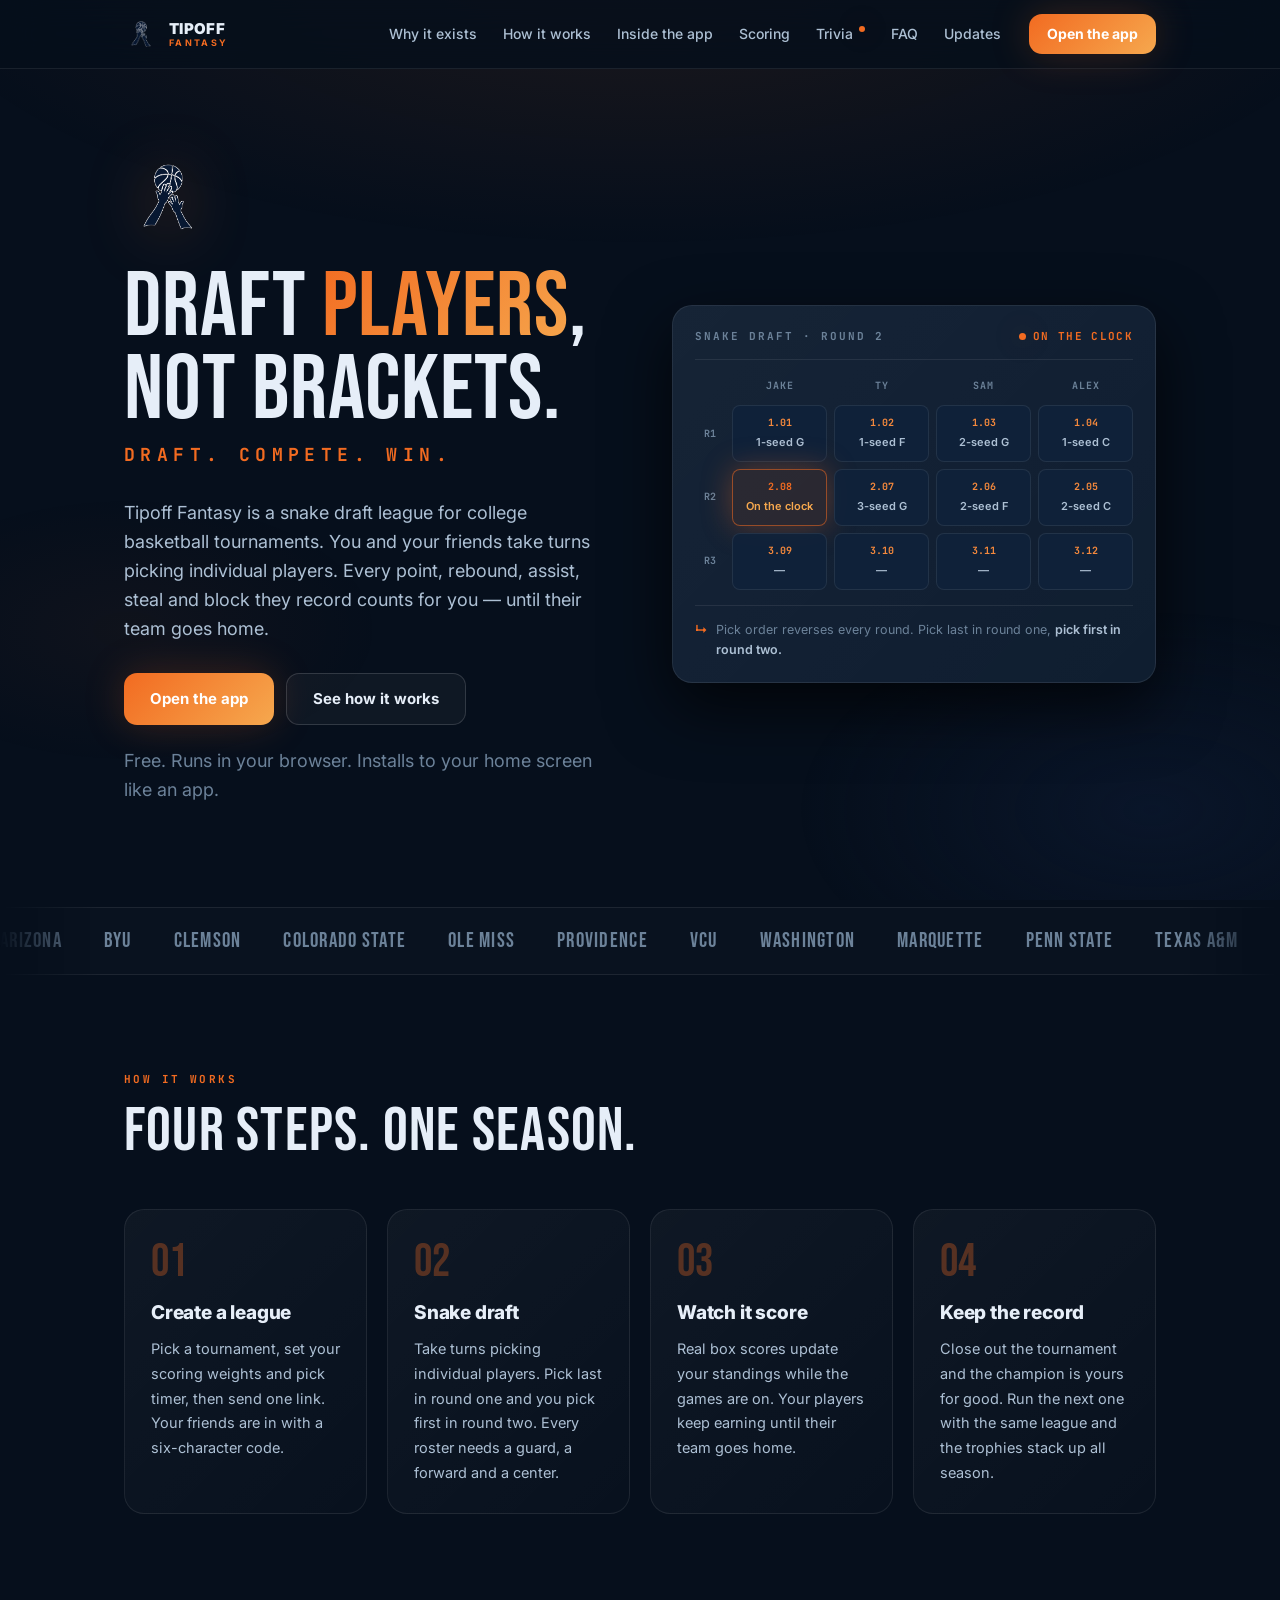
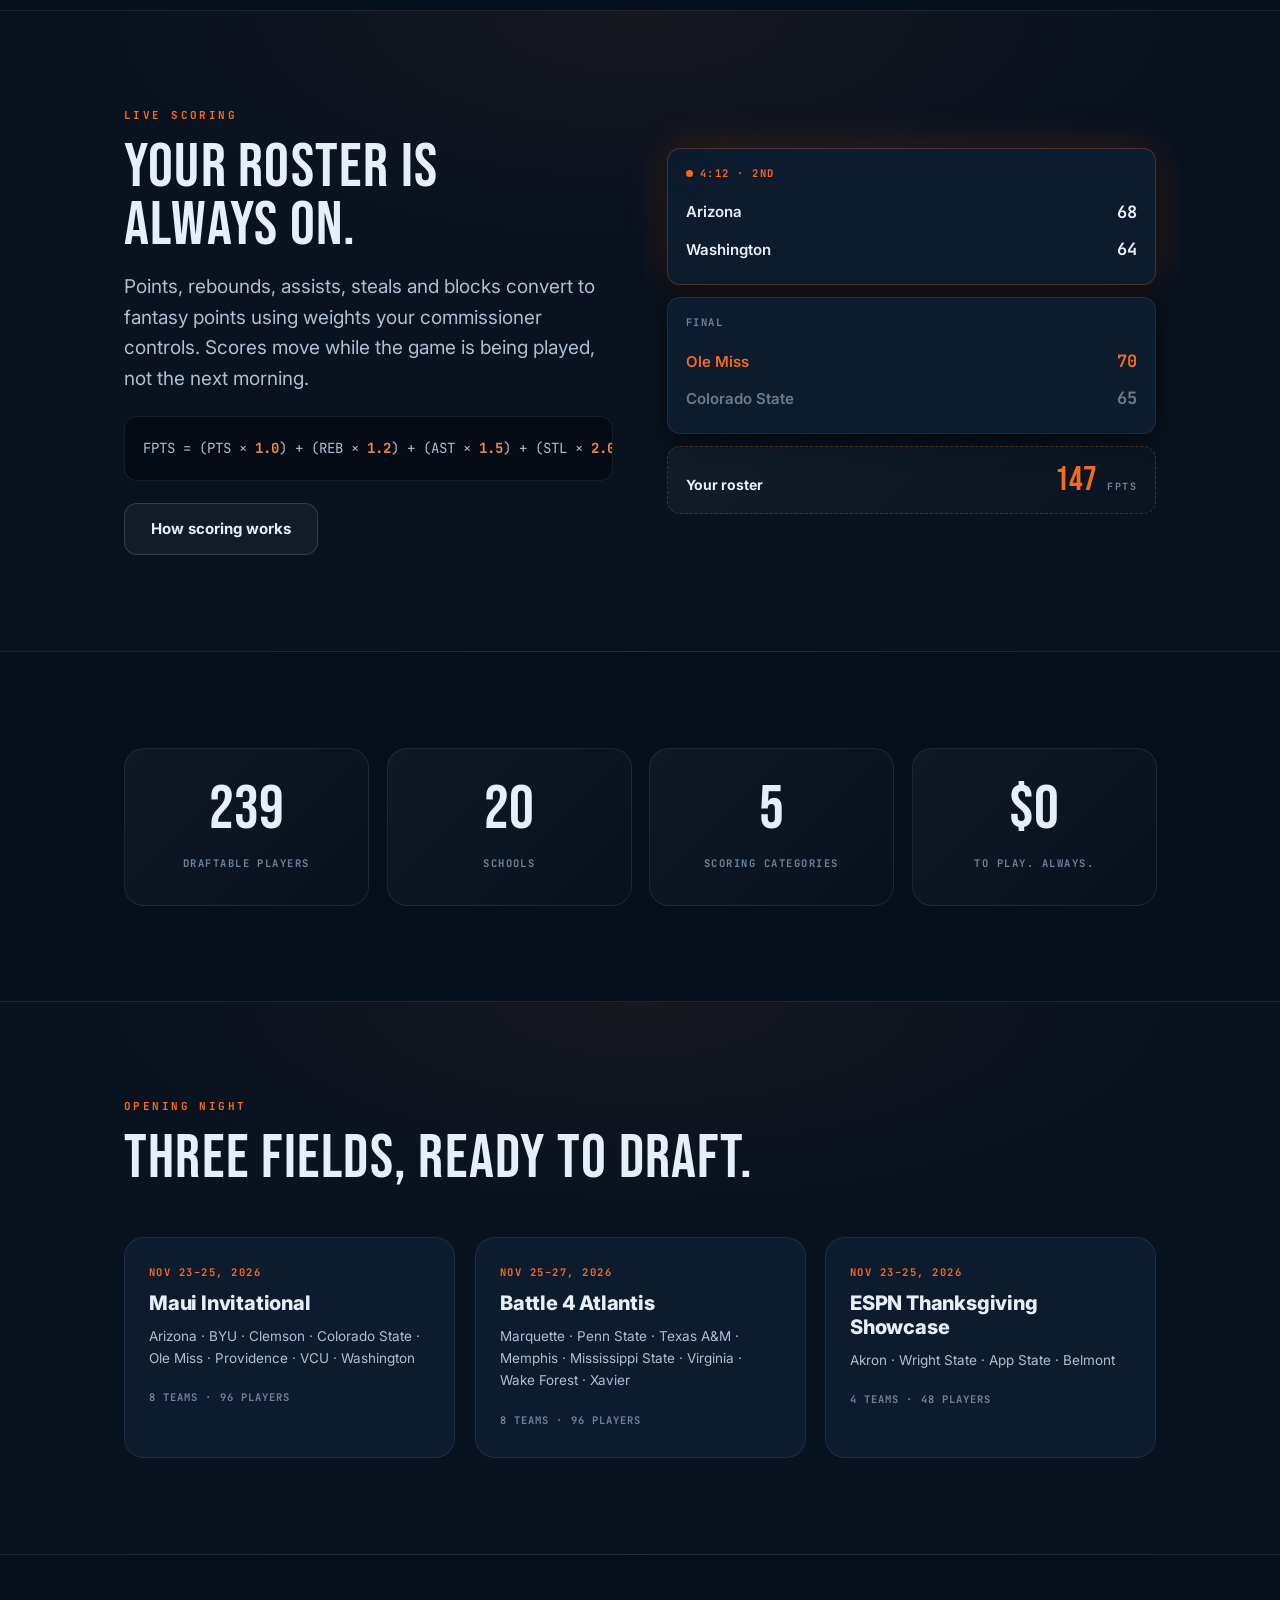
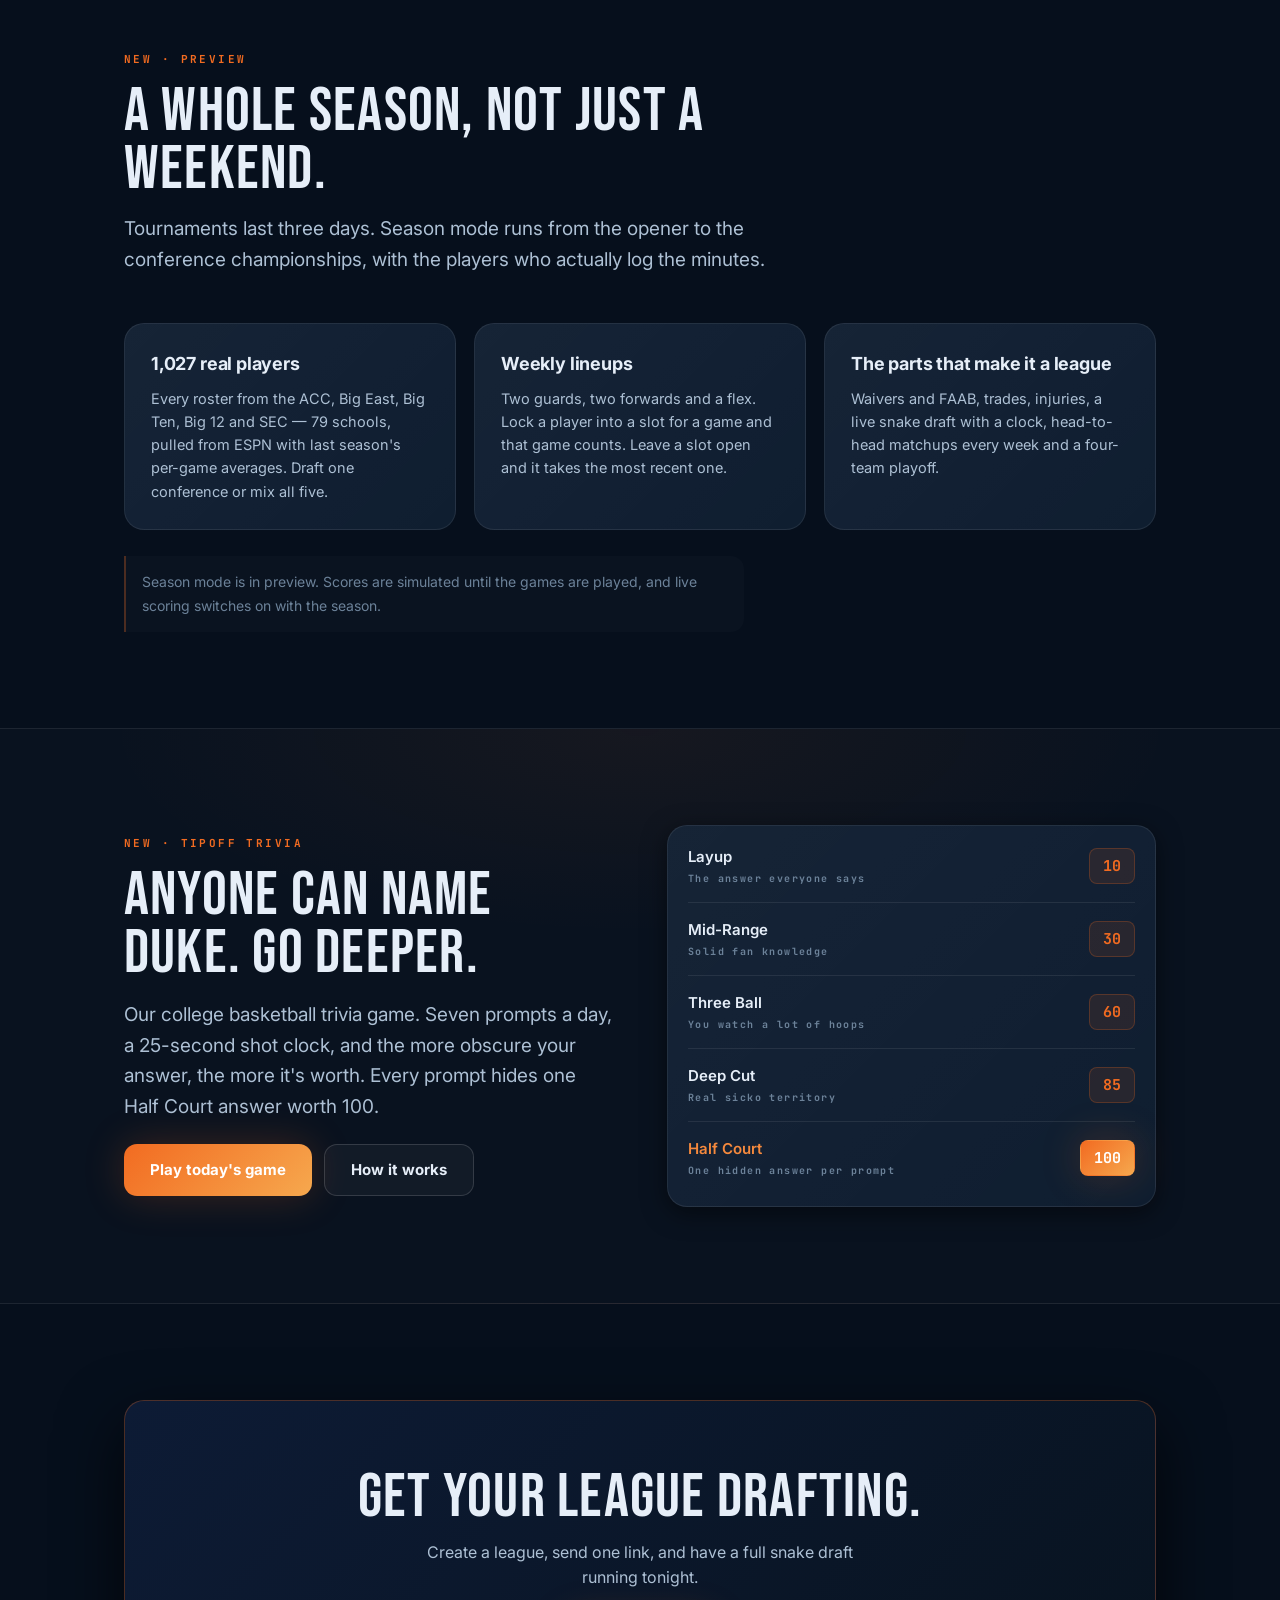
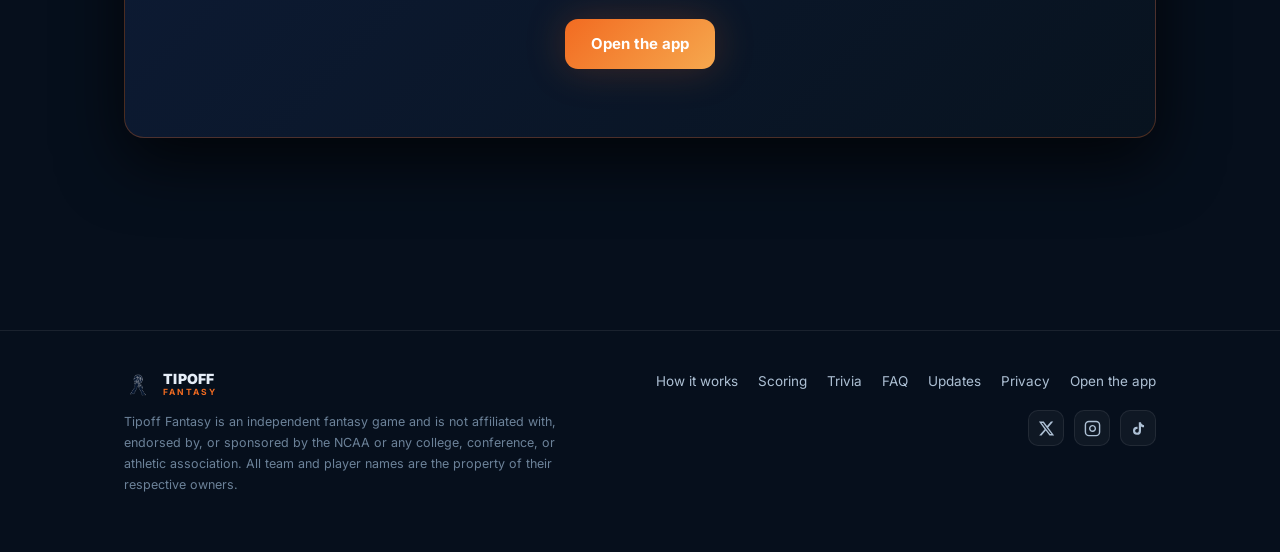
==== index.html @ 96b2bb4d "Add Tipoff Trivia page, homepage section, nav link, FAQ and changelog entry" ====
<!DOCTYPE html>
<html lang="en">

<head>
  <meta charset="UTF-8" />
  <script>
    /* Clear the old app service worker + caches left over from when the app
       was served at tipofffantasy.com. Without this, that worker keeps
       serving the cached app shell instead of this site. */
    (function () {
      if (!('serviceWorker' in navigator)) return;
      navigator.serviceWorker.getRegistrations()
        .then(function (regs) { regs.forEach(function (r) { r.unregister(); }); })
        .catch(function () {});
      if (window.caches && caches.keys) {
        caches.keys()
          .then(function (keys) { keys.forEach(function (k) { caches.delete(k); }); })
          .catch(function () {});
      }
    })();
  </script>
  <script>
    /* Mark the document as JS-capable BEFORE first paint. The reveal
       styles only hide content under html.js, so if this script or the
       observer below ever fails the page renders fully visible instead
       of blank. Fail open, never closed. */
    document.documentElement.className += ' js';
  </script>
  <meta name="viewport" content="width=device-width, initial-scale=1.0, viewport-fit=cover" />
  <title>Tipoff Fantasy — Snake-draft fantasy for college basketball tournaments</title>
  <meta name="description" content="Tipoff Fantasy is a snake draft fantasy game for college basketball tournaments. Draft individual players, not brackets. Score every game until your roster is eliminated." />
  <meta name="theme-color" content="#060f1c" />
  <link rel="canonical" href="https://tipofffantasy.com/" />

  <!-- Favicons MUST be served from this same host or Google shows a globe -->
  <link rel="icon" href="/favicon.ico" sizes="any" />
  <link rel="icon" type="image/png" sizes="16x16" href="/favicon-16.png" />
  <link rel="icon" type="image/png" sizes="32x32" href="/favicon-32.png" />
  <link rel="icon" type="image/png" sizes="48x48" href="/favicon-48.png" />
  <link rel="apple-touch-icon" href="/apple-touch-icon.png" />

  <meta property="og:title" content="Tipoff Fantasy — Snake-draft fantasy for college basketball tournaments" />
  <meta property="og:description" content="Tipoff Fantasy is a snake draft fantasy game for college basketball tournaments. Draft individual players, not brackets. Score every game until your roster is eliminated." />
  <meta property="og:type" content="website" />
  <meta property="og:url" content="https://tipofffantasy.com/" />
  <meta property="og:image" content="https://tipofffantasy.com/logo-icon.png" />
  <meta property="og:image:alt" content="Tipoff Fantasy logo" />
  <meta property="og:site_name" content="Tipoff Fantasy" />

  <meta name="twitter:card" content="summary_large_image" />
  <meta name="twitter:title" content="Tipoff Fantasy — Snake-draft fantasy for college basketball tournaments" />
  <meta name="twitter:description" content="Tipoff Fantasy is a snake draft fantasy game for college basketball tournaments. Draft individual players, not brackets. Score every game until your roster is eliminated." />
  <meta name="twitter:image" content="https://tipofffantasy.com/logo-icon.png" />

  <link rel="preconnect" href="https://fonts.googleapis.com" />
  <link rel="preconnect" href="https://fonts.gstatic.com" crossorigin />
  <link href="https://fonts.googleapis.com/css2?family=Inter:wght@400;500;600;700;800;900&family=Bebas+Neue&family=JetBrains+Mono:wght@500;700&display=swap" rel="stylesheet" />
  <link rel="stylesheet" href="styles.css" />
</head>

<body>

  <a class="skip" href="#main">Skip to content</a>

  <nav class="nav">
    <div class="wrap nav-inner">
      <a class="nav-brand" href="index.html" aria-label="Tipoff Fantasy home">
        <img src="logo-icon.png" alt="" width="34" height="34" />
        <span class="nav-brand-text"><strong>TIPOFF</strong><small>FANTASY</small></span>
      </a>
      <div class="nav-links">
        <a href="why.html">Why it exists</a>
        <a href="how.html">How it works</a>
        <a href="inside.html">Inside the app</a>
        <a href="scoring.html">Scoring</a>
        <a href="trivia.html">Trivia<span class="nav-new" aria-hidden="true"></span></a>
        <a href="faq.html">FAQ</a>
        <a href="updates.html">Updates</a>
      </div>
      <button class="nav-toggle" id="navToggle" aria-label="Open menu"
        aria-expanded="false" aria-controls="mobileMenu">
        <span></span><span></span><span></span>
      </button>
      <a class="btn btn-primary btn-sm" href="https://app.tipofffantasy.com/">Open the app</a>
    </div>
  </nav>

  <!-- Mobile menu. Below 700px the nav links are hidden and this panel
       is the only way to reach the rest of the site. -->
  <div class="mobile-menu" id="mobileMenu" hidden>
    <div class="mm-inner">
      <a href="index.html">Home</a>
      <a href="why.html">Why it exists</a>
      <a href="how.html">How it works</a>
      <a href="inside.html">Inside the app</a>
      <a href="scoring.html">Scoring</a>
      <a href="trivia.html">Trivia</a>
      <a href="faq.html">FAQ</a>
      <a href="updates.html">Updates</a>
      <a href="privacy.html">Privacy</a>
      <a class="btn btn-primary mm-cta" href="https://app.tipofffantasy.com/">Open the app</a>
    </div>
  </div>

  <header class="hero" id="top">
    <div class="wrap hero-grid">
      <div>
        <img class="hero-logo" src="logo-icon.png" alt="Tipoff Fantasy" width="88"
          height="88" />
        <h1>Draft <em>players</em>,<br />not brackets.</h1>
        <p class="hero-tag">Draft. Compete. Win.</p>
        <p>
          Tipoff Fantasy is a snake draft league for college basketball tournaments.
          You and your friends take turns picking individual players. Every point,
          rebound, assist, steal and block they record counts for you — until their team goes home.
        </p>
        <div class="hero-actions">
          <a class="btn btn-primary" href="https://app.tipofffantasy.com/">Open the app</a>
          <a class="btn btn-ghost" href="how.html">See how it works</a>
        </div>
        <p class="hero-note">Free. Runs in your browser. Installs to your home screen like an app.</p>
      </div>

      <!-- SIGNATURE ELEMENT: the snake board -->
      <div class="board" role="img"
        aria-label="Illustration of a four-manager snake draft board showing pick order reversing in round two">
        <div class="board-head">
          <span class="board-title">Snake draft · Round 2</span>
          <span class="board-clock"><i class="dot" aria-hidden="true"></i>On the clock</span>
        </div>

        <div class="board-cols" aria-hidden="true">
          <div></div>
          <div class="board-col">Jake</div>
          <div class="board-col">Ty</div>
          <div class="board-col">Sam</div>
          <div class="board-col">Alex</div>
        </div>

        <div class="board-row" aria-hidden="true">
          <div class="board-rd">R1</div>
          <div class="pick" style="animation-delay:.10s"><span class="n">1.01</span><span class="nm">1-seed G</span>
          </div>
          <div class="pick" style="animation-delay:.22s"><span class="n">1.02</span><span class="nm">1-seed F</span>
          </div>
          <div class="pick" style="animation-delay:.34s"><span class="n">1.03</span><span class="nm">2-seed G</span>
          </div>
          <div class="pick" style="animation-delay:.46s"><span class="n">1.04</span><span class="nm">1-seed C</span>
          </div>
        </div>

        <div class="board-row" aria-hidden="true">
          <div class="board-rd">R2</div>
          <div class="pick live" style="animation-delay:1.06s"><span class="n">2.08</span><span class="nm">On the
              clock</span></div>
          <div class="pick" style="animation-delay:.94s"><span class="n">2.07</span><span class="nm">3-seed G</span>
          </div>
          <div class="pick" style="animation-delay:.82s"><span class="n">2.06</span><span class="nm">2-seed F</span>
          </div>
          <div class="pick" style="animation-delay:.70s"><span class="n">2.05</span><span class="nm">2-seed C</span>
          </div>
        </div>

        <div class="board-row" aria-hidden="true">
          <div class="board-rd">R3</div>
          <div class="pick" style="animation-delay:1.30s"><span class="n">3.09</span><span class="nm">—</span></div>
          <div class="pick" style="animation-delay:1.42s"><span class="n">3.10</span><span class="nm">—</span></div>
          <div class="pick" style="animation-delay:1.54s"><span class="n">3.11</span><span class="nm">—</span></div>
          <div class="pick" style="animation-delay:1.66s"><span class="n">3.12</span><span class="nm">—</span></div>
        </div>

        <div class="board-foot">
          <span class="snake-arrow" aria-hidden="true">↳</span>
          <span>Pick order reverses every round. Pick last in round one, <b>pick first in round two.</b></span>
        </div>
      </div>
    </div>
  </header>

  <!-- Team ticker: every school currently in the player pool. Real
       data, so it stays honest as the field changes. -->
  <div class="ticker" aria-hidden="true">
    <div class="ticker-track">
      <span>Arizona</span><span>BYU</span><span>Clemson</span><span>Colorado State</span><span>Ole Miss</span><span>Providence</span><span>VCU</span><span>Washington</span><span>Marquette</span><span>Penn State</span><span>Texas A&amp;M</span><span>Memphis</span><span>Mississippi State</span><span>Virginia</span><span>Wake Forest</span><span>Xavier</span><span>Akron</span><span>Wright State</span><span>App State</span><span>Belmont</span>
      <span>Arizona</span><span>BYU</span><span>Clemson</span><span>Colorado State</span><span>Ole Miss</span><span>Providence</span><span>VCU</span><span>Washington</span><span>Marquette</span><span>Penn State</span><span>Texas A&amp;M</span><span>Memphis</span><span>Mississippi State</span><span>Virginia</span><span>Wake Forest</span><span>Xavier</span><span>Akron</span><span>Wright State</span><span>App State</span><span>Belmont</span>
    </div>
  </div>

  <main id="main">

    <!-- ══ THREE STEPS ══════════════════════════════════════ -->
    <section class="section">
      <div class="wrap">
        <div class="section-head reveal">
          <span class="eyebrow">How it works</span>
          <h2 class="display">Four steps. One season.</h2>
        </div>

        <div class="hiw-steps">
          <article class="hiw-step reveal" data-reveal-delay="0">
            <span class="hiw-num">01</span>
            <h3>Create a league</h3>
            <p>Pick a tournament, set your scoring weights and pick timer, then send one link. Your friends are in with a six-character code.</p>
          </article>
          <article class="hiw-step reveal" data-reveal-delay="100">
            <span class="hiw-num">02</span>
            <h3>Snake draft</h3>
            <p>Take turns picking individual players. Pick last in round one and you pick first in round two. Every roster needs a guard, a forward and a center.</p>
          </article>
          <article class="hiw-step reveal" data-reveal-delay="200">
            <span class="hiw-num">03</span>
            <h3>Watch it score</h3>
            <p>Real box scores update your standings while the games are on. Your players keep earning until their team goes home.</p>
          </article>
          <article class="hiw-step reveal" data-reveal-delay="300">
            <span class="hiw-num">04</span>
            <h3>Keep the record</h3>
            <p>Close out the tournament and the champion is yours for good. Run the next one with the same league and the trophies stack up all season.</p>
          </article>
        </div>
      </div>
    </section>

    <!-- ══ SCOREBOARD MOMENT ════════════════════════════════ -->
    <section class="section section--tint">
      <div class="wrap">
        <div class="split">
          <div class="reveal">
            <span class="eyebrow">Live scoring</span>
            <h2 class="display">Your roster is<br />always on.</h2>
            <p class="lede">
              Points, rebounds, assists, steals and blocks convert to fantasy points using
              weights your commissioner controls. Scores move while the game is being played,
              not the next morning.
            </p>
            <div class="formula formula--lg">
              FPTS = (PTS × <b>1.0</b>) + (REB × <b>1.2</b>) + (AST × <b>1.5</b>) + (STL × <b>2.0</b>) + (BLK × <b>2.0</b>)
            </div>
            <a class="btn btn-ghost" href="scoring.html">How scoring works</a>
          </div>

          <!-- Mock live scoreboard, matching the real app's strip -->
          <div class="scoreboard reveal" data-reveal-delay="120" role="img"
            aria-label="Illustration of a live scoreboard showing an in-progress game and a final">
            <div class="sb-card sb-card--live">
              <div class="sb-status"><i class="dot" aria-hidden="true"></i>4:12 · 2nd</div>
              <div class="sb-team"><span>Arizona</span><b>68</b></div>
              <div class="sb-team"><span>Washington</span><b>64</b></div>
            </div>
            <div class="sb-card">
              <div class="sb-status">Final</div>
              <div class="sb-team sb-team--won"><span>Ole Miss</span><b>70</b></div>
              <div class="sb-team sb-team--lost"><span>Colorado State</span><b>65</b></div>
            </div>
            <div class="sb-line reveal" data-reveal-delay="240">
              <span class="sb-line-name">Your roster</span>
              <span class="sb-line-pts" data-count-to="147">0</span>
              <span class="sb-line-lbl">FPTS</span>
            </div>
          </div>
        </div>
      </div>
    </section>

    <!-- ══ BY THE NUMBERS ═══════════════════════════════════ -->
    <section class="section">
      <div class="wrap">
        <div class="stats">
          <div class="stat reveal" data-reveal-delay="0">
            <span class="stat-num" data-count-to="239">0</span>
            <span class="stat-lbl">Draftable players</span>
          </div>
          <div class="stat reveal" data-reveal-delay="80">
            <span class="stat-num" data-count-to="20">0</span>
            <span class="stat-lbl">Schools</span>
          </div>
          <div class="stat reveal" data-reveal-delay="160">
            <span class="stat-num" data-count-to="5">0</span>
            <span class="stat-lbl">Scoring categories</span>
          </div>
          <div class="stat reveal" data-reveal-delay="240">
            <span class="stat-num">$0</span>
            <span class="stat-lbl">To play. Always.</span>
          </div>
        </div>
      </div>
    </section>

    <!-- ══ TOURNAMENTS ══════════════════════════════════════ -->
    <section class="section section--tint">
      <div class="wrap">
        <div class="section-head reveal">
          <span class="eyebrow">Opening night</span>
          <h2 class="display">Three fields, ready to draft.</h2>
        </div>

        <div class="tourneys">
          <article class="tourney reveal" data-reveal-delay="0">
            <span class="tourney-date">Nov 23–25, 2026</span>
            <h3>Maui Invitational</h3>
            <p>Arizona · BYU · Clemson · Colorado State · Ole Miss · Providence · VCU · Washington</p>
            <span class="tourney-meta">8 teams · 96 players</span>
          </article>
          <article class="tourney reveal" data-reveal-delay="110">
            <span class="tourney-date">Nov 25–27, 2026</span>
            <h3>Battle 4 Atlantis</h3>
            <p>Marquette · Penn State · Texas A&amp;M · Memphis · Mississippi State · Virginia · Wake Forest · Xavier</p>
            <span class="tourney-meta">8 teams · 96 players</span>
          </article>
          <article class="tourney reveal" data-reveal-delay="220">
            <span class="tourney-date">Nov 23–25, 2026</span>
            <h3>ESPN Thanksgiving Showcase</h3>
            <p>Akron · Wright State · App State · Belmont</p>
            <span class="tourney-meta">4 teams · 48 players</span>
          </article>
        </div>
      </div>
    </section>

    <!-- ══ SEASON MODE ══════════════════════════════════════
         Deliberately framed as a preview. Scores are simulated until
         real games are played, and the copy says so — claiming a full
         live season before one exists is the fastest way to lose the
         benefit of the doubt with the first eight people who try it.
    ══════════════════════════════════════════════════════════ -->
    <section class="section">
      <div class="wrap">
        <div class="section-head reveal">
          <span class="eyebrow">New · Preview</span>
          <h2 class="display">A whole season, not just a weekend.</h2>
          <p class="lede">Tournaments last three days. Season mode runs from the opener to the
            conference championships, with the players who actually log the minutes.</p>
        </div>

        <div class="features">
          <article class="feat reveal" data-reveal-delay="0">
            <h3>1,027 real players</h3>
            <p>Every roster from the ACC, Big East, Big Ten, Big 12 and SEC — 79 schools,
              pulled from ESPN with last season's per-game averages. Draft one conference
              or mix all five.</p>
          </article>
          <article class="feat reveal" data-reveal-delay="110">
            <h3>Weekly lineups</h3>
            <p>Two guards, two forwards and a flex. Lock a player into a slot for a game
              and that game counts. Leave a slot open and it takes the most recent one.</p>
          </article>
          <article class="feat reveal" data-reveal-delay="220">
            <h3>The parts that make it a league</h3>
            <p>Waivers and FAAB, trades, injuries, a live snake draft with a clock, head-to-head
              matchups every week and a four-team playoff.</p>
          </article>
        </div>

        <p class="note reveal" style="margin-top:26px;">
          Season mode is in preview. Scores are simulated until the games are played, and
          live scoring switches on with the season.
        </p>
      </div>
    </section>

    <!-- ══ TIPOFF TRIVIA ════════════════════════════════════
         Sister game at trivia.tipofffantasy.com. A daily reason to
         visit between drafts; full pitch lives on trivia.html.
    ══════════════════════════════════════════════════════════ -->
    <section class="section section--tint trv-teaser" id="trivia">
      <div class="wrap split">
        <div class="reveal">
          <span class="eyebrow">New · Tipoff Trivia</span>
          <h2 class="display">Anyone can name Duke. Go deeper.</h2>
          <p class="lede">Our college basketball trivia game. Seven prompts a day, a 25-second shot clock,
            and the more obscure your answer, the more it's worth. Every prompt hides one Half Court answer worth 100.</p>
          <div class="hero-actions">
            <a class="btn btn-primary" href="https://trivia.tipofffantasy.com/">Play today's game</a>
            <a class="btn btn-ghost" href="trivia.html">How it works</a>
          </div>
        </div>
        <div class="score-table reveal" data-reveal-delay="120" aria-label="Tipoff Trivia scoring zones">
          <div class="score-row"><span class="score-name">Layup<small>The answer everyone says</small></span><span class="score-weight">10</span></div>
          <div class="score-row"><span class="score-name">Mid-Range<small>Solid fan knowledge</small></span><span class="score-weight">30</span></div>
          <div class="score-row"><span class="score-name">Three Ball<small>You watch a lot of hoops</small></span><span class="score-weight">60</span></div>
          <div class="score-row"><span class="score-name">Deep Cut<small>Real sicko territory</small></span><span class="score-weight">85</span></div>
          <div class="score-row trv-half"><span class="score-name">Half Court<small>One hidden answer per prompt</small></span><span class="score-weight">100</span></div>
        </div>
      </div>
    </section>

    <!-- ══ CTA ══════════════════════════════════════════════ -->
    <section class="section">
      <div class="wrap">
        <div class="cta reveal">
          <h2 class="display">Get your league drafting.</h2>
          <p>Create a league, send one link, and have a full snake draft running tonight.</p>
          <a class="btn btn-primary" href="https://app.tipofffantasy.com/">Open the app</a>
        </div>
      </div>
    </section>
  </main>

  <footer>
    <div class="wrap foot-inner">
      <div>
        <div class="foot-brand">
          <img src="logo-icon.png" alt="" width="28" height="28" />
          <span class="foot-brand-text"><strong>TIPOFF</strong><small>FANTASY</small></span>
        </div>
        <p class="foot-legal" style="margin-top:12px;">
          Tipoff Fantasy is an independent fantasy game and is not affiliated with, endorsed by, or
          sponsored by the NCAA or any college, conference, or athletic association. All team and
          player names are the property of their respective owners.
        </p>
      </div>
      <div class="foot-right">
        <div class="foot-links">
          <a href="how.html">How it works</a>
          <a href="scoring.html">Scoring</a>
          <a href="trivia.html">Trivia</a>
          <a href="faq.html">FAQ</a>
          <a href="updates.html">Updates</a>
          <a href="privacy.html">Privacy</a>
          <a href="https://app.tipofffantasy.com/">Open the app</a>
        </div>
        <div class="foot-socials">
          <a class="foot-social" href="https://x.com/tipofffantasy" target="_blank" rel="noopener noreferrer" aria-label="Tipoff Fantasy on X">
            <svg viewBox="0 0 24 24" fill="currentColor" aria-hidden="true"><path d="M18.244 2.25h3.308l-7.227 8.26 8.502 11.24H16.17l-5.214-6.817L4.99 21.75H1.68l7.73-8.835L1.254 2.25H8.08l4.713 6.231zm-1.161 17.52h1.833L7.084 4.126H5.117z"/></svg>
          </a>
          <a class="foot-social" href="https://www.instagram.com/playtipoff/" target="_blank" rel="noopener noreferrer" aria-label="Tipoff Fantasy on Instagram">
            <svg viewBox="0 0 24 24" fill="none" stroke="currentColor" stroke-width="2" aria-hidden="true"><rect x="2" y="2" width="20" height="20" rx="5" ry="5"/><path d="M16 11.37A4 4 0 1 1 12.63 8 4 4 0 0 1 16 11.37z"/><line x1="17.5" y1="6.5" x2="17.51" y2="6.5"/></svg>
          </a>
          <a class="foot-social" href="https://www.tiktok.com/@tipofffantasy" target="_blank" rel="noopener noreferrer" aria-label="Tipoff Fantasy on TikTok">
            <svg viewBox="0 0 24 24" fill="currentColor" aria-hidden="true"><path d="M16.6 5.82A4.28 4.28 0 0 1 15.54 3h-3.09v12.4a2.59 2.59 0 0 1-2.59 2.5 2.59 2.59 0 1 1 .77-5.06V9.68a5.67 5.67 0 0 0-.77-.05A5.66 5.66 0 1 0 15.54 15.4V9.01a7.35 7.35 0 0 0 4.3 1.38V7.3a4.28 4.28 0 0 1-3.24-1.48z"/></svg>
          </a>
        </div>
      </div>
    </div>
  </footer>

<script src="site.js" defer></script>

</body>

</html>
---- styles.css ----
/* ══════════════════════════════════════════════════════════
       TIPOFF FANTASY — informational site
       Palette matched to the app: navy + orange
    ══════════════════════════════════════════════════════════ */

    *,
    *::before,
    *::after {
      box-sizing: border-box;
      margin: 0;
      padding: 0;
    }

    :root {
      /* Surfaces */
      --bg: #060f1c;
      --panel-solid: #0c1b2e;
      --panel-2: rgba(16, 34, 58, 0.92);
      --panel-3: rgba(22, 44, 72, 0.96);
      --navy: #0d1b35;

      /* Text */
      --text: #e6eef8;
      --text-2: #adc0d4;
      --muted: #6c8299;

      /* Accent */
      --orange: #f26b21;
      --orange-light: #f5893d;
      --orange-dark: #c4530f;
      --gold: #f6a84e;
      --green: #34d399;
      --teal: #22d3ee;

      --grad-primary: linear-gradient(135deg, #f26b21 0%, #f6a84e 100%);
      --grad-card: linear-gradient(135deg, rgba(255, 255, 255, 0.04) 0%, rgba(255, 255, 255, 0.01) 100%);

      --border: rgba(255, 255, 255, 0.08);
      --border-2: rgba(255, 255, 255, 0.14);
      --border-accent: rgba(242, 107, 33, 0.28);

      --shadow: 0 24px 64px rgba(0, 0, 0, 0.7);
      --shadow-sm: 0 6px 24px rgba(0, 0, 0, 0.5);
      --glow: 0 0 40px rgba(242, 107, 33, 0.22);
      --glow-orange: 0 0 30px rgba(242, 107, 33, 0.35);

      --radius: 20px;
      --radius-sm: 13px;
      --radius-xs: 8px;
      --maxw: 1080px;
    }

    html {
      scroll-behavior: smooth;
      scroll-padding-top: 88px;
    }

    body {
      background: var(--bg);
      color: var(--text);
      font-family: 'Inter', system-ui, sans-serif;
      font-size: 16px;
      line-height: 1.6;
      overflow-x: hidden;
      -webkit-font-smoothing: antialiased;
      -moz-osx-font-smoothing: grayscale;
    }

    body::before {
      content: '';
      position: fixed;
      inset: 0;
      background:
        radial-gradient(ellipse 90% 50% at 50% -5%, rgba(242, 107, 33, 0.10) 0%, transparent 65%),
        radial-gradient(ellipse 50% 40% at 90% 90%, rgba(13, 27, 53, 0.55) 0%, transparent 55%),
        radial-gradient(ellipse 40% 30% at 10% 70%, rgba(242, 107, 33, 0.045) 0%, transparent 50%);
      pointer-events: none;
      z-index: 0;
    }

    a {
      color: var(--orange-light);
      text-decoration: none;
    }

    a:hover {
      text-decoration: underline;
    }

    :focus-visible {
      outline: 2px solid var(--orange);
      outline-offset: 3px;
      border-radius: 4px;
    }

    img {
      max-width: 100%;
      display: block;
    }

    .wrap {
      width: 100%;
      max-width: var(--maxw);
      margin: 0 auto;
      padding: 0 24px;
      position: relative;
      z-index: 1;
    }

    /* Skip link for keyboard users */
    .skip {
      position: absolute;
      left: -9999px;
      top: 0;
      background: var(--orange);
      color: #fff;
      padding: 10px 18px;
      border-radius: 0 0 var(--radius-xs) 0;
      font-weight: 700;
      z-index: 999;
    }

    .skip:focus {
      left: 0;
      text-decoration: none;
    }

    /* ── TYPE ─────────────────────────────────────────────── */
    .display {
      font-family: 'Bebas Neue', Impact, sans-serif;
      font-weight: 400;
      letter-spacing: 0.02em;
      line-height: 0.95;
      text-transform: uppercase;
    }

    .eyebrow {
      font-family: 'JetBrains Mono', monospace;
      font-size: 11px;
      font-weight: 700;
      letter-spacing: 0.22em;
      text-transform: uppercase;
      color: var(--orange);
      margin-bottom: 14px;
      display: block;
    }

    h2.display {
      font-size: clamp(38px, 6vw, 62px);
      margin-bottom: 14px;
    }

    h3 {
      font-size: 18px;
      font-weight: 700;
      letter-spacing: -0.01em;
    }

    p {
      color: var(--text-2);
    }

    .lede {
      font-size: clamp(16px, 2vw, 19px);
      color: var(--text-2);
      max-width: 62ch;
    }

    /* ── NAV ──────────────────────────────────────────────── */
    .nav {
      position: sticky;
      top: 0;
      z-index: 50;
      background: rgba(6, 15, 28, 0.82);
      backdrop-filter: blur(18px);
      -webkit-backdrop-filter: blur(18px);
      border-bottom: 1px solid var(--border);
    }

    .nav-inner {
      display: flex;
      align-items: center;
      gap: 28px;
      height: 68px;
    }

    .nav-brand {
      display: flex;
      align-items: center;
      gap: 11px;
      margin-right: auto;
      text-decoration: none;
      flex-shrink: 0;
    }

    .nav-brand:hover {
      text-decoration: none;
    }

    .nav-brand img {
      width: 34px;
      height: 34px;
    }

    .nav-brand-text {
      display: flex;
      flex-direction: column;
      line-height: 1;
      gap: 2px;
    }

    .nav-brand-text strong {
      font-family: 'Inter', sans-serif;
      font-size: 15px;
      font-weight: 900;
      letter-spacing: 0.02em;
      color: var(--text);
    }

    .nav-brand-text small {
      font-family: 'Inter', sans-serif;
      font-size: 9px;
      font-weight: 700;
      letter-spacing: 0.26em;
      color: var(--orange);
    }

    .nav-links {
      display: flex;
      gap: 26px;
    }

    .nav-links a {
      font-size: 14px;
      font-weight: 500;
      color: var(--text-2);
      text-decoration: none;
      white-space: nowrap;
      transition: color .18s ease;
    }

    .nav-links a:hover {
      color: var(--text);
      text-decoration: none;
    }

    /* ── BUTTONS ──────────────────────────────────────────── */
    .btn {
      display: inline-flex;
      align-items: center;
      justify-content: center;
      gap: 8px;
      font-family: inherit;
      font-size: 15px;
      font-weight: 700;
      padding: 13px 26px;
      border-radius: var(--radius-sm);
      border: none;
      cursor: pointer;
      text-decoration: none;
      white-space: nowrap;
      transition: transform .18s ease, box-shadow .18s ease, background .18s ease;
    }

    .btn:hover {
      text-decoration: none;
      transform: translateY(-2px);
    }

    .btn-primary {
      background: var(--grad-primary);
      color: #fff;
      box-shadow: var(--glow);
    }

    .btn-primary:hover {
      box-shadow: 0 0 52px rgba(242, 107, 33, 0.42);
    }

    .btn-ghost {
      background: rgba(255, 255, 255, 0.04);
      color: var(--text);
      border: 1px solid var(--border-2);
    }

    .btn-ghost:hover {
      background: rgba(255, 255, 255, 0.08);
    }

    .btn-sm {
      padding: 9px 18px;
      font-size: 14px;
    }

    /* ── SECTION RHYTHM ───────────────────────────────────── */
    .section {
      padding: 96px 0;
      position: relative;
      z-index: 1;
    }

    .section-head {
      max-width: 700px;
      margin-bottom: 48px;
    }

    /* ── HERO ─────────────────────────────────────────────── */
    .hero {
      padding: 84px 0 72px;
      position: relative;
      z-index: 1;
    }

    .hero-grid {
      display: grid;
      grid-template-columns: 1fr 1fr;
      gap: 64px;
      align-items: center;
    }

    .hero-logo {
      width: 88px;
      height: 88px;
      margin-bottom: 26px;
      filter: drop-shadow(0 8px 32px rgba(242, 107, 33, 0.38));
    }

    .hero h1 {
      font-family: 'Bebas Neue', Impact, sans-serif;
      font-weight: 400;
      font-size: clamp(52px, 8vw, 92px);
      line-height: 0.9;
      letter-spacing: 0.01em;
      text-transform: uppercase;
      margin-bottom: 8px;
    }

    .hero h1 em {
      font-style: normal;
      background: var(--grad-primary);
      -webkit-background-clip: text;
      background-clip: text;
      color: transparent;
    }

    .hero-tag {
      font-family: 'JetBrains Mono', monospace;
      font-size: 12px;
      font-weight: 700;
      letter-spacing: 0.3em;
      text-transform: uppercase;
      color: var(--orange);
      margin-bottom: 22px;
    }

    .hero p {
      font-size: 18px;
      margin-bottom: 30px;
      max-width: 46ch;
    }

    .hero-actions {
      display: flex;
      gap: 12px;
      flex-wrap: wrap;
      margin-bottom: 22px;
    }

    .hero-note {
      font-size: 13px;
      color: var(--muted);
    }

    /* ── SIGNATURE: SNAKE BOARD ───────────────────────────── */
    .board {
      background: var(--panel-solid);
      background-image: var(--grad-card);
      border: 1px solid var(--border);
      border-radius: var(--radius);
      box-shadow: var(--shadow);
      padding: 22px;
      overflow: hidden;
    }

    .board-head {
      display: flex;
      align-items: center;
      justify-content: space-between;
      margin-bottom: 18px;
      padding-bottom: 14px;
      border-bottom: 1px solid var(--border);
    }

    .board-title {
      font-family: 'JetBrains Mono', monospace;
      font-size: 11px;
      font-weight: 700;
      letter-spacing: 0.18em;
      text-transform: uppercase;
      color: var(--muted);
    }

    .board-clock {
      font-family: 'JetBrains Mono', monospace;
      font-size: 11px;
      font-weight: 700;
      letter-spacing: 0.12em;
      text-transform: uppercase;
      color: var(--orange);
      display: flex;
      align-items: center;
      gap: 7px;
    }

    .dot {
      width: 7px;
      height: 7px;
      border-radius: 50%;
      background: var(--orange);
      box-shadow: var(--glow-orange);
      animation: pulse 1.9s ease-in-out infinite;
    }

    @keyframes pulse {

      0%,
      100% {
        opacity: 1;
      }

      50% {
        opacity: 0.35;
      }
    }

    .board-cols {
      display: grid;
      grid-template-columns: 30px repeat(4, 1fr);
      gap: 7px;
      margin-bottom: 7px;
    }

    .board-col {
      font-family: 'JetBrains Mono', monospace;
      font-size: 10px;
      font-weight: 700;
      letter-spacing: 0.1em;
      text-transform: uppercase;
      color: var(--muted);
      text-align: center;
      padding-bottom: 4px;
    }

    .board-row {
      display: grid;
      grid-template-columns: 30px repeat(4, 1fr);
      gap: 7px;
      margin-bottom: 7px;
      align-items: stretch;
    }

    .board-rd {
      font-family: 'JetBrains Mono', monospace;
      font-size: 10px;
      font-weight: 700;
      color: var(--muted);
      display: flex;
      align-items: center;
      justify-content: center;
    }

    .pick {
      background: var(--panel-2);
      border: 1px solid var(--border);
      border-radius: var(--radius-xs);
      padding: 9px 6px;
      text-align: center;
      opacity: 0;
      animation: dealIn .42s cubic-bezier(.2, .8, .3, 1) forwards;
    }

    .pick .n {
      font-family: 'JetBrains Mono', monospace;
      font-size: 10px;
      font-weight: 700;
      color: var(--orange-light);
      display: block;
      margin-bottom: 3px;
    }

    .pick .nm {
      font-size: 11px;
      font-weight: 600;
      color: var(--text-2);
      display: block;
      white-space: nowrap;
      overflow: hidden;
      text-overflow: ellipsis;
    }

    .pick.live {
      border-color: rgba(242, 107, 33, 0.55);
      background: rgba(242, 107, 33, 0.10);
      box-shadow: var(--glow-orange);
    }

    .pick.live .n {
      color: var(--orange);
    }

    .pick.live .nm {
      color: var(--gold);
    }

    @keyframes dealIn {
      from {
        opacity: 0;
        transform: translateY(9px) scale(.96);
      }

      to {
        opacity: 1;
        transform: none;
      }
    }

    .board-foot {
      margin-top: 16px;
      padding-top: 14px;
      border-top: 1px solid var(--border);
      font-size: 12.5px;
      color: var(--muted);
      display: flex;
      gap: 8px;
      align-items: baseline;
    }

    .board-foot b {
      color: var(--text-2);
      font-weight: 600;
    }

    .snake-arrow {
      color: var(--orange);
      font-weight: 700;
    }

    /* ── PROBLEM / CONTRAST ───────────────────────────────── */
    .versus {
      display: grid;
      grid-template-columns: 1fr 1fr;
      gap: 20px;
    }

    .vs-card {
      border-radius: var(--radius);
      padding: 30px;
      border: 1px solid var(--border);
      background: var(--panel-solid);
      background-image: var(--grad-card);
    }

    .vs-card.dim {
      opacity: 0.72;
    }

    .vs-card.hot {
      border-color: var(--border-accent);
      box-shadow: var(--glow);
    }

    .vs-label {
      font-family: 'JetBrains Mono', monospace;
      font-size: 10px;
      font-weight: 700;
      letter-spacing: 0.2em;
      text-transform: uppercase;
      margin-bottom: 12px;
    }

    .vs-card.dim .vs-label {
      color: var(--muted);
    }

    .vs-card.hot .vs-label {
      color: var(--orange);
    }

    .vs-card h3 {
      margin-bottom: 12px;
      font-size: 22px;
    }

    .vs-card p {
      font-size: 15px;
    }

    .vs-list {
      list-style: none;
      margin-top: 16px;
      display: grid;
      gap: 9px;
    }

    .vs-list li {
      font-size: 14.5px;
      color: var(--text-2);
      padding-left: 22px;
      position: relative;
    }

    .vs-list li::before {
      content: '—';
      position: absolute;
      left: 0;
      color: var(--muted);
    }

    .vs-card.hot .vs-list li::before {
      content: '✓';
      color: var(--green);
      font-weight: 700;
    }

    /* ── STEPS ────────────────────────────────────────────── */
    .steps {
      display: grid;
      gap: 0;
      border-top: 1px solid var(--border);
    }

    .step {
      display: grid;
      grid-template-columns: 88px 1fr 1.15fr;
      gap: 28px;
      padding: 30px 0;
      border-bottom: 1px solid var(--border);
      align-items: start;
    }

    .step-n {
      font-family: 'Bebas Neue', sans-serif;
      font-size: 46px;
      line-height: 1;
      color: transparent;
      -webkit-text-stroke: 1px var(--border-2);
    }

    .step h3 {
      margin-bottom: 6px;
    }

    .step-meta {
      font-family: 'JetBrains Mono', monospace;
      font-size: 11px;
      font-weight: 700;
      letter-spacing: 0.14em;
      text-transform: uppercase;
      color: var(--muted);
    }

    .step p {
      font-size: 15px;
    }

    /* ── FEATURES ─────────────────────────────────────────── */
    .features {
      display: grid;
      grid-template-columns: repeat(3, 1fr);
      gap: 18px;
    }

    .feat {
      background: var(--panel-solid);
      background-image: var(--grad-card);
      border: 1px solid var(--border);
      border-radius: var(--radius);
      padding: 26px;
      transition: border-color .2s ease, transform .2s ease;
    }

    .feat:hover {
      border-color: var(--border-accent);
      transform: translateY(-3px);
    }

    .feat-icon {
      width: 38px;
      height: 38px;
      border-radius: 11px;
      margin-bottom: 16px;
      display: flex;
      align-items: center;
      justify-content: center;
      font-size: 17px;
      color: var(--orange);
      background: rgba(242, 107, 33, 0.12);
      border: 1px solid rgba(242, 107, 33, 0.24);
    }

    .feat h3 {
      margin-bottom: 8px;
    }

    .feat p {
      font-size: 14.5px;
    }

    /* ── SCORING ──────────────────────────────────────────── */
    .scoring-wrap {
      display: grid;
      grid-template-columns: 1fr 1fr;
      gap: 48px;
      align-items: center;
    }

    .score-table {
      background: var(--panel-solid);
      background-image: var(--grad-card);
      border: 1px solid var(--border);
      border-radius: var(--radius);
      padding: 8px 22px 18px;
      box-shadow: var(--shadow-sm);
    }

    .score-row {
      display: flex;
      align-items: center;
      justify-content: space-between;
      padding: 15px 0;
      border-bottom: 1px solid var(--border);
    }

    .score-row:last-child {
      border-bottom: none;
    }

    .score-name {
      font-weight: 600;
      font-size: 15px;
    }

    .score-name small {
      display: block;
      font-family: 'JetBrains Mono', monospace;
      font-size: 10px;
      letter-spacing: 0.14em;
      color: var(--muted);
      font-weight: 700;
      margin-top: 2px;
    }

    .score-weight {
      font-family: 'JetBrains Mono', monospace;
      font-weight: 700;
      font-size: 15px;
      color: var(--orange);
      background: rgba(242, 107, 33, 0.10);
      border: 1px solid rgba(242, 107, 33, 0.24);
      border-radius: var(--radius-xs);
      padding: 5px 13px;
    }

    .formula {
      font-family: 'JetBrains Mono', monospace;
      font-size: 13px;
      line-height: 1.9;
      color: var(--text-2);
      background: rgba(0, 0, 0, 0.35);
      border: 1px solid var(--border);
      border-radius: var(--radius-sm);
      padding: 18px;
      margin-top: 22px;
      overflow-x: auto;
      white-space: nowrap;
    }

    .formula b {
      color: var(--orange-light);
      font-weight: 700;
    }

    /* ── FAQ ──────────────────────────────────────────────── */
    .faq {
      max-width: 780px;
    }

    details {
      border-bottom: 1px solid var(--border);
      padding: 4px 0;
    }

    details summary {
      cursor: pointer;
      list-style: none;
      padding: 20px 34px 20px 0;
      font-weight: 600;
      font-size: 16.5px;
      position: relative;
    }

    details summary::-webkit-details-marker {
      display: none;
    }

    details summary::after {
      content: '+';
      position: absolute;
      right: 4px;
      top: 50%;
      transform: translateY(-50%);
      font-size: 22px;
      color: var(--muted);
      font-weight: 400;
      line-height: 1;
    }

    details[open] summary::after {
      content: '−';
      color: var(--orange);
    }

    details p {
      padding: 0 40px 22px 0;
      font-size: 15px;
    }

    /* ── CTA ──────────────────────────────────────────────── */
    .cta {
      text-align: center;
      border-radius: var(--radius);
      border: 1px solid var(--border-accent);
      background: linear-gradient(135deg, #0d1b35 0%, #08131f 100%);
      padding: 68px 32px;
      box-shadow: var(--shadow);
    }

    .cta h2 {
      margin-bottom: 12px;
    }

    .cta p {
      margin: 0 auto 28px;
      max-width: 46ch;
    }

    /* ── FOOTER ───────────────────────────────────────────── */
    footer {
      border-top: 1px solid var(--border);
      padding: 40px 0 56px;
      margin-top: 96px;
    }

    .foot-inner {
      display: flex;
      justify-content: space-between;
      gap: 20px;
      flex-wrap: wrap;
      align-items: flex-start;
    }

    .foot-brand {
      display: flex;
      align-items: center;
      gap: 11px;
    }

    .foot-brand img {
      width: 28px;
      height: 28px;
      opacity: 0.9;
    }

    .foot-brand-text {
      display: flex;
      flex-direction: column;
      line-height: 1;
      gap: 2px;
    }

    .foot-brand-text strong {
      font-size: 14px;
      font-weight: 900;
      letter-spacing: 0.02em;
      color: var(--text);
    }

    .foot-brand-text small {
      font-size: 8.5px;
      font-weight: 700;
      letter-spacing: 0.26em;
      color: var(--orange);
    }

    .foot-legal {
      font-size: 12.5px;
      color: var(--muted);
      max-width: 58ch;
      line-height: 1.7;
    }

    .foot-right {
      display: flex;
      flex-direction: column;
      gap: 18px;
      align-items: flex-end;
    }

    .foot-links {
      display: flex;
      gap: 20px;
      font-size: 13.5px;
      flex-wrap: wrap;
    }

    .foot-links a {
      color: var(--text-2);
    }

    .foot-socials {
      display: flex;
      gap: 10px;
    }

    .foot-social {
      width: 36px;
      height: 36px;
      border-radius: 10px;
      display: flex;
      align-items: center;
      justify-content: center;
      color: var(--text-2);
      background: rgba(255, 255, 255, 0.04);
      border: 1px solid var(--border);
      transition: color .18s ease, border-color .18s ease, background .18s ease;
    }

    .foot-social:hover {
      color: var(--orange);
      border-color: var(--border-accent);
      background: rgba(242, 107, 33, 0.10);
      text-decoration: none;
    }

    .foot-social svg {
      width: 17px;
      height: 17px;
    }

    /* ── RESPONSIVE ───────────────────────────────────────── */
    @media (max-width: 900px) {

      .hero-grid,
      .scoring-wrap {
        grid-template-columns: 1fr;
        gap: 44px;
      }

      .versus {
        grid-template-columns: 1fr;
      }

      .features {
        grid-template-columns: repeat(2, 1fr);
      }

      .section {
        padding: 72px 0;
      }

      /* Nav links scroll horizontally instead of disappearing */
      .nav-inner {
        gap: 16px;
      }

      .nav-links {
        display: flex;
        gap: 18px;
        overflow-x: auto;
        scrollbar-width: none;
        -ms-overflow-style: none;
        margin-right: auto;
      }

      .nav-links::-webkit-scrollbar {
        display: none;
      }

      .nav-brand {
        margin-right: 0;
      }

      .foot-right {
        align-items: flex-start;
      }
    }

    @media (max-width: 700px) {
      .nav-links {
        display: none;
      }

      .nav-brand {
        margin-right: auto;
      }
    }

    @media (max-width: 620px) {
      .features {
        grid-template-columns: 1fr;
      }

      .step {
        grid-template-columns: 52px 1fr;
        gap: 16px;
      }

      .step-desc {
        grid-column: 2;
      }

      .step-n {
        font-size: 34px;
      }

      .hero {
        padding: 56px 0 48px;
      }

      .board {
        padding: 16px;
      }

      .pick {
        padding: 7px 3px;
      }

      .pick .nm {
        font-size: 10px;
      }

      .cta {
        padding: 48px 22px;
      }

      .foot-inner {
        flex-direction: column;
      }
    }

    @media (prefers-reduced-motion: reduce) {
      html {
        scroll-behavior: auto;
      }

      *,
      *::before,
      *::after {
        animation-duration: .001ms !important;
        animation-delay: 0ms !important;
        transition-duration: .001ms !important;
      }

      .pick {
        opacity: 1;
      }
    }

/* ── Active nav item (multi-page) ── */
.nav-links a.active { color: var(--orange); font-weight: 700; }
.nav-links a.active::after {
  content: ''; display: block; height: 2px; border-radius: 2px;
  background: var(--orange); margin-top: 5px;
}

    /* ══════════════════════════════════════════════════════════
       MOTION SYSTEM
       Scroll-triggered reveals driven by IntersectionObserver.
       Elements start hidden ONLY once JS confirms it is running —
       html.js is set by an inline script in <head>. Without that
       guard, a JS failure would leave the whole page invisible.
    ══════════════════════════════════════════════════════════ */
    html.js .reveal {
      opacity: 0;
      transform: translateY(34px) scale(0.985);
      transition:
        opacity .7s cubic-bezier(.16, 1, .3, 1),
        transform .7s cubic-bezier(.16, 1, .3, 1);
      will-change: opacity, transform;
    }
    html.js .reveal.in {
      opacity: 1;
      transform: none;
    }

    /* Everything that moves must stop for people who ask it to. */
    @media (prefers-reduced-motion: reduce) {
      html.js .reveal { opacity: 1; transform: none; transition: none; }
      .ticker-track { animation: none !important; }
      .dot { animation: none !important; }
      * { animation-duration: .001ms !important; transition-duration: .001ms !important; }
    }

    /* ── Team ticker ─────────────────────────────────────── */
    .ticker {
      position: relative;
      overflow: hidden;
      padding: 16px 0;
      border-top: 1px solid var(--border);
      border-bottom: 1px solid var(--border);
      background: rgba(255, 255, 255, 0.015);
      /* Fade the edges so names slide out of view rather than clipping */
      -webkit-mask-image: linear-gradient(90deg, transparent, #000 8%, #000 92%, transparent);
      mask-image: linear-gradient(90deg, transparent, #000 8%, #000 92%, transparent);
    }
    .ticker-track {
      display: flex;
      gap: 42px;
      width: max-content;
      animation: ticker 46s linear infinite;
    }
    .ticker:hover .ticker-track { animation-play-state: paused; }
    .ticker-track span {
      font-family: 'Bebas Neue', Impact, sans-serif;
      font-size: 21px;
      letter-spacing: 0.06em;
      text-transform: uppercase;
      color: var(--muted);
      white-space: nowrap;
      transition: color .2s ease;
    }
    .ticker-track span:hover { color: var(--orange); }
    @keyframes ticker {
      from { transform: translateX(0); }
      /* Exactly half: the list is duplicated, so this loops seamlessly */
      to   { transform: translateX(-50%); }
    }

    /* ── Section tint, for rhythm between blocks ─────────── */
    .section--tint {
      background:
        radial-gradient(ellipse 70% 60% at 50% 0%, rgba(242, 107, 33, 0.055) 0%, transparent 60%),
        rgba(255, 255, 255, 0.014);
      border-top: 1px solid var(--border);
      border-bottom: 1px solid var(--border);
    }

    /* ── How it works steps ──────────────────────────────── */
    /*  Was a hard repeat(3, 1fr). Adding the season step made a
        fourth card, which wrapped alone onto a second row and looked
        like a mistake. auto-fit lets the count change without the
        grid needing to be edited again. */
    .hiw-steps {
      display: grid;
      grid-template-columns: repeat(auto-fit, minmax(210px, 1fr));
      gap: 20px;
      margin-top: 34px;
    }
    .hiw-step {
      position: relative;
      padding: 30px 26px 28px;
      background: var(--grad-card);
      border: 1px solid var(--border);
      border-radius: var(--radius);
      overflow: hidden;
      transition: transform .3s cubic-bezier(.16, 1, .3, 1), border-color .3s ease;
    }
    .hiw-step::before {
      content: '';
      position: absolute;
      inset: 0 auto auto 0;
      width: 100%; height: 2px;
      background: var(--grad-primary);
      transform: scaleX(0);
      transform-origin: left;
      transition: transform .45s cubic-bezier(.16, 1, .3, 1);
    }
    .hiw-step:hover { transform: translateY(-6px); border-color: var(--border-accent); }
    .hiw-step:hover::before { transform: scaleX(1); }
    .hiw-num {
      font-family: 'Bebas Neue', Impact, sans-serif;
      font-size: 46px;
      line-height: 1;
      color: var(--orange);
      opacity: 0.32;
      display: block;
      margin-bottom: 12px;
    }
    .hiw-step h3 { font-size: 19px; font-weight: 800; margin-bottom: 9px; }
    .hiw-step p { font-size: 14.5px; line-height: 1.7; margin: 0; }

    /* ── Split layout ────────────────────────────────────── */
    .split {
      display: grid;
      grid-template-columns: 1fr 1fr;
      gap: 54px;
      align-items: center;
    }
    .split .display { margin-bottom: 16px; }
    .split .lede { margin-bottom: 22px; }
    .formula--lg {
      font-size: 14px;
      margin-bottom: 22px;
    }

    /* ── Mock scoreboard ─────────────────────────────────── */
    .scoreboard { display: flex; flex-direction: column; gap: 12px; }
    .sb-card {
      padding: 16px 18px;
      background: var(--panel-solid);
      border: 1px solid var(--border);
      border-radius: var(--radius-sm);
      box-shadow: var(--shadow-sm);
    }
    .sb-card--live { border-color: var(--border-accent); box-shadow: var(--shadow-sm), var(--glow); }
    .sb-status {
      display: flex; align-items: center; gap: 7px;
      font-family: 'JetBrains Mono', monospace;
      font-size: 10.5px; font-weight: 700;
      letter-spacing: 0.14em; text-transform: uppercase;
      color: var(--muted);
      margin-bottom: 12px;
    }
    .sb-card--live .sb-status { color: var(--orange); }
    .sb-team {
      display: flex; align-items: center; justify-content: space-between;
      padding: 5px 0;
      font-size: 15px; font-weight: 600; color: var(--text);
    }
    .sb-team b { font-family: 'JetBrains Mono', monospace; font-size: 17px; }
    .sb-team--won { color: var(--orange); }
    .sb-team--lost { opacity: 0.45; }

    .sb-line {
      display: flex; align-items: baseline; gap: 10px;
      padding: 16px 18px;
      background: var(--grad-card);
      border: 1px dashed var(--border-accent);
      border-radius: var(--radius-sm);
    }
    .sb-line-name { font-size: 14px; font-weight: 700; color: var(--text); margin-right: auto; }
    .sb-line-pts {
      font-family: 'Bebas Neue', Impact, sans-serif;
      font-size: 34px; line-height: 1; color: var(--orange);
      font-variant-numeric: tabular-nums;
    }
    .sb-line-lbl {
      font-family: 'JetBrains Mono', monospace;
      font-size: 10px; font-weight: 700;
      letter-spacing: 0.14em; color: var(--muted);
    }

    /* ── By the numbers ──────────────────────────────────── */
    .stats {
      display: grid;
      grid-template-columns: repeat(4, 1fr);
      gap: 18px;
    }
    .stat {
      text-align: center;
      padding: 30px 16px;
      background: var(--grad-card);
      border: 1px solid var(--border);
      border-radius: var(--radius);
      transition: border-color .3s ease, transform .3s cubic-bezier(.16, 1, .3, 1);
    }
    .stat:hover { border-color: var(--border-accent); transform: translateY(-4px); }
    .stat-num {
      display: block;
      font-family: 'Bebas Neue', Impact, sans-serif;
      font-size: clamp(40px, 6vw, 62px);
      line-height: 1;
      color: var(--text);
      font-variant-numeric: tabular-nums;
      margin-bottom: 8px;
    }
    .stat-lbl {
      font-family: 'JetBrains Mono', monospace;
      font-size: 10.5px; font-weight: 700;
      letter-spacing: 0.14em; text-transform: uppercase;
      color: var(--muted);
    }

    /* ── Tournament cards ────────────────────────────────── */
    .tourneys {
      display: grid;
      grid-template-columns: repeat(3, 1fr);
      gap: 20px;
      margin-top: 34px;
    }
    .tourney {
      padding: 26px 24px;
      background: var(--panel-solid);
      border: 1px solid var(--border);
      border-radius: var(--radius);
      transition: transform .3s cubic-bezier(.16, 1, .3, 1), border-color .3s ease, box-shadow .3s ease;
    }
    .tourney:hover {
      transform: translateY(-6px);
      border-color: var(--border-accent);
      box-shadow: var(--shadow-sm), var(--glow);
    }
    .tourney-date {
      font-family: 'JetBrains Mono', monospace;
      font-size: 10.5px; font-weight: 700;
      letter-spacing: 0.14em; text-transform: uppercase;
      color: var(--orange);
      display: block; margin-bottom: 10px;
    }
    .tourney h3 { font-size: 20px; font-weight: 800; margin-bottom: 10px; line-height: 1.2; }
    .tourney p { font-size: 13.5px; line-height: 1.65; margin: 0 0 14px; }
    .tourney-meta {
      font-family: 'JetBrains Mono', monospace;
      font-size: 10.5px; font-weight: 700;
      letter-spacing: 0.1em; text-transform: uppercase;
      color: var(--muted);
    }

    /* ── Responsive ──────────────────────────────────────── */
    @media (max-width: 900px) {
      .hiw-steps, .tourneys { grid-template-columns: 1fr; }
      .split { grid-template-columns: 1fr; gap: 36px; }
      .stats { grid-template-columns: repeat(2, 1fr); }
    }
    @media (max-width: 560px) {
      .ticker-track { gap: 28px; animation-duration: 34s; }
      .ticker-track span { font-size: 18px; }
      .hiw-step { padding: 24px 20px; }
      .hiw-num { font-size: 38px; }
      .stat { padding: 24px 12px; }
      .tourney { padding: 22px 19px; }
      /* Shorter travel on small screens: a 34px slide eats a lot of a
         phone viewport and reads as jank rather than polish. */
      html.js .reveal { transform: translateY(20px) scale(0.99); }
    }

    /* ══════════════════════════════════════════════════════════
       MOBILE MENU
       Below 700px .nav-links is display:none. Before this existed
       there was no replacement, so six of eight pages were only
       reachable by scrolling to the footer.
    ══════════════════════════════════════════════════════════ */
    .nav-toggle {
      display: none;
      width: 44px; height: 44px;           /* full touch target */
      flex-direction: column;
      align-items: center; justify-content: center;
      gap: 5px;
      margin-left: auto;
      background: transparent;
      border: 1px solid var(--border-2);
      border-radius: 10px;
      cursor: pointer;
      padding: 0;
    }
    .nav-toggle span {
      display: block;
      width: 18px; height: 2px;
      background: var(--text);
      border-radius: 2px;
      transition: transform .28s cubic-bezier(.16,1,.3,1), opacity .2s ease;
    }
    /* Becomes an X while open */
    .nav-toggle[aria-expanded="true"] span:nth-child(1) { transform: translateY(7px) rotate(45deg); }
    .nav-toggle[aria-expanded="true"] span:nth-child(2) { opacity: 0; }
    .nav-toggle[aria-expanded="true"] span:nth-child(3) { transform: translateY(-7px) rotate(-45deg); }

    .mobile-menu {
      position: fixed;
      inset: 68px 0 0 0;                   /* sits under the sticky nav */
      z-index: 60;
      background: rgba(6, 15, 28, 0.97);
      backdrop-filter: blur(20px);
      -webkit-backdrop-filter: blur(20px);
      overflow-y: auto;
      overscroll-behavior: contain;
      opacity: 0;
      transform: translateY(-8px);
      transition: opacity .24s ease, transform .24s cubic-bezier(.16,1,.3,1);
    }
    .mobile-menu[hidden] { display: none; }
    .mobile-menu.open { opacity: 1; transform: none; }

    .mm-inner {
      display: flex;
      flex-direction: column;
      padding: 12px 24px calc(32px + env(safe-area-inset-bottom));
      max-width: var(--maxw);
      margin: 0 auto;
    }
    .mm-inner a {
      padding: 17px 2px;                   /* ~55px rows, thumb-friendly */
      border-bottom: 1px solid var(--border);
      color: var(--text);
      font-size: 17px;
      font-weight: 600;
      text-decoration: none;
    }
    .mm-inner a:active { color: var(--orange); }
    .mm-inner a.mm-cta {
      margin-top: 22px;
      border-bottom: none;
      text-align: center;
      font-size: 16px;
    }

    /* Stop the page scrolling behind an open menu */
    body.menu-open { overflow: hidden; }

    @media (max-width: 700px) {
      .nav-toggle { display: flex; }
    }

    /* ══════════════════════════════════════════════════════════
       PHONE REFINEMENTS
    ══════════════════════════════════════════════════════════ */
    @media (max-width: 480px) {
      /* Sections were 72px top and bottom, which on a phone is a lot of
         empty screen between every block. */
      .section { padding: 54px 0; }
      .wrap { padding: 0 18px; }

      .hero { padding: 40px 0 40px; }
      .hero h1 { font-size: clamp(34px, 11vw, 46px); line-height: 1.02; }
      .hero-logo { width: 64px; height: 64px; }
      .hero-actions { flex-direction: column; align-items: stretch; gap: 10px; }
      .hero-actions .btn { width: 100%; min-height: 50px; }

      /* Draft board: 5 columns on a 375px screen leaves ~60px per pick,
         so everything shrinks together rather than wrapping. */
      .board { padding: 13px; }
      .board-cols, .board-row { grid-template-columns: 22px repeat(4, 1fr); gap: 5px; }
      .board-col { font-size: 10px; }
      .board-rd { font-size: 9px; }
      .pick { padding: 6px 2px; border-radius: 7px; }
      .pick .n { font-size: 9px; }
      .pick .nm { font-size: 9px; line-height: 1.15; }
      .board-head { flex-wrap: wrap; gap: 6px; }
      .board-title, .board-clock { font-size: 10px; }
      .board-foot { font-size: 11px; line-height: 1.5; }

      .display { font-size: clamp(30px, 8.5vw, 40px); }
      .lede { font-size: 15px; }

      /* Stat grid: 2x2 rather than 4 across */
      .stats { grid-template-columns: repeat(2, 1fr); gap: 12px; }
      .stat { padding: 22px 10px; }
      .stat-num { font-size: clamp(32px, 11vw, 46px); }
      .stat-lbl { font-size: 9.5px; letter-spacing: 0.1em; }

      .sb-card { padding: 14px 15px; }
      .sb-team { font-size: 14px; }
      .sb-line-pts { font-size: 30px; }

      .formula, .formula--lg { font-size: 12px; line-height: 1.9; padding: 14px 15px; }

      .cta { padding: 38px 20px; }
      .cta .btn { width: 100%; min-height: 50px; }

      .foot-links { flex-wrap: wrap; gap: 14px 18px; }
      .foot-links a { font-size: 14px; }
    }

    /* Very small phones: the draft board is the only thing that truly
       cannot compress further, so let it scroll rather than squash. */
    @media (max-width: 360px) {
      .board-cols, .board-row { grid-template-columns: 20px repeat(4, 1fr); gap: 4px; }
      .pick .nm { font-size: 8.5px; }
      .hero h1 { font-size: 32px; }
    }

/* ══════════════════════════════════════════════════════════
   MOBILE OVERFLOW FIX — .formula
   Measured at 375px: index.html and scoring.html both scrolled
   sideways by ~205px. Every other page was clean.

   Cause: .formula is one long `white-space: nowrap` line (~565px).
   It has overflow-x:auto, which should have contained it — but a
   grid/flex child defaults to `min-width: auto`, meaning it refuses
   to shrink below its content. So instead of scrolling inside its
   own box it inflated a 339px column to 565px and dragged the whole
   page with it. The nowrap never had a chance to be contained.
══════════════════════════════════════════════════════════ */

/* Let the containers shrink, so overflow-x actually applies. */
.split > *,
.scoring-wrap > *,
.formula { min-width: 0; max-width: 100%; }

@media (max-width: 700px) {
  /*  On a phone, wrap the formula instead of scrolling it. A
      sideways-scrolling equation is a worse read than a three-line
      one, and it hides half the scoring rule by default. */
  .formula,
  .formula--lg {
    white-space: normal;
    overflow-x: visible;
    overflow-wrap: anywhere;
    line-height: 2;
  }
}

/* Preview caveat under the season section. Quiet on purpose: it is a
   qualifier, not a feature, but it must be readable rather than
   hidden in a footnote. */
.note {
  max-width: 620px;
  font-size: 14px;
  line-height: 1.7;
  color: var(--muted);
  padding: 14px 16px;
  background: rgba(255, 255, 255, 0.02);
  border-left: 2px solid var(--border-accent, rgba(242, 107, 33, 0.3));
  border-radius: 0 var(--radius-sm) var(--radius-sm) 0;
}
@media (max-width: 480px) {
  .note { font-size: 13.5px; padding: 12px 14px; }
}

/* "Preview" chip beside a feature that is built but not yet proven
   against live data. Deliberately legible rather than decorative. */
.feat-tag {
  display: inline-block;
  margin-left: 8px;
  padding: 2px 8px;
  border-radius: 999px;
  font-size: 10px;
  font-weight: 800;
  letter-spacing: 0.08em;
  text-transform: uppercase;
  vertical-align: 2px;
  color: var(--orange, #f26b21);
  background: rgba(242, 107, 33, 0.12);
  border: 1px solid rgba(242, 107, 33, 0.3);
}

/* ══════════════════════════════════════════════════════════
   TIPOFF TRIVIA (trivia.html + homepage teaser)
   The game lives at trivia.tipofffantasy.com; these pages sell it.
══════════════════════════════════════════════════════════ */

/* "New" dot on the Trivia nav link */
.nav-new {
  display: inline-block;
  width: 6px;
  height: 6px;
  margin-left: 6px;
  border-radius: 50%;
  background: var(--orange);
  box-shadow: var(--glow-orange);
  vertical-align: 7px;
}

.trv-hero .eyebrow { margin-bottom: 18px; }
.trv-hero h1.trv-h1 { font-size: clamp(46px, 7vw, 84px); margin-bottom: 14px; }
.trv-tight { padding: 8px 0 72px; }
.score-row.trv-half .score-name { color: var(--orange-light); }
.score-row.trv-half .score-weight { background: var(--grad-primary); color: #fff; border-color: transparent; box-shadow: var(--glow); }

/* ── Signature: the shot chart ────────────────────────── */
.court {
  background: var(--panel-solid);
  background-image: var(--grad-card);
  border: 1px solid var(--border);
  border-radius: var(--radius);
  box-shadow: var(--shadow);
  padding: 22px;
  overflow: hidden;
  margin: 0;
}
.court-head {
  display: flex;
  align-items: center;
  justify-content: space-between;
  margin-bottom: 18px;
  padding-bottom: 14px;
  border-bottom: 1px solid var(--border);
}
.court-floor {
  position: relative;
  height: 330px;
  overflow: hidden;
  border-radius: var(--radius-sm);
  background:
    radial-gradient(ellipse 80% 70% at 50% 0%, rgba(242, 107, 33, 0.10) 0%, transparent 70%),
    repeating-linear-gradient(90deg, rgba(255, 255, 255, 0.018) 0 26px, transparent 26px 52px),
    #0a1626;
  border: 1px solid var(--border);
}
/* Half-court line along the bottom */
.court-floor::after {
  content: '';
  position: absolute;
  left: 0; right: 0; top: 300px;
  border-top: 2px solid rgba(242, 107, 33, 0.55);
}
.court-ring {
  position: absolute;
  left: 50%;
  top: 34px;
  border-radius: 50%;
  transform: translate(-50%, -50%);
  border: 1.5px dashed rgba(255, 255, 255, 0.16);
}
.court-ring.r1 { width: 144px; height: 144px; background: rgba(255, 255, 255, 0.025); }
.court-ring.r2 { width: 264px; height: 264px; }
.court-ring.r3 { width: 384px; height: 384px; border-style: solid; border-color: rgba(255, 255, 255, 0.32); }
.court-ring.r4 { width: 504px; height: 504px; }
.court-ring.r5 { display: none; }
.court-lane {
  position: absolute;
  left: 50%;
  top: 0;
  width: 92px;
  height: 104px;
  transform: translateX(-50%);
  border: 1.5px solid rgba(255, 255, 255, 0.22);
  border-top: 0;
  background: rgba(242, 107, 33, 0.06);
}
.court-rim {
  position: absolute;
  left: 50%;
  top: 22px;
  width: 22px;
  height: 22px;
  transform: translateX(-50%);
  border-radius: 50%;
  border: 3px solid var(--orange);
  box-shadow: var(--glow-orange);
}
.court-zone {
  position: absolute;
  left: 50%;
  transform: translate(-50%, -50%);
  font-family: 'JetBrains Mono', monospace;
  font-size: 11px;
  font-weight: 700;
  letter-spacing: 0.12em;
  text-transform: uppercase;
  white-space: nowrap;
  color: var(--text);
  background: rgba(6, 15, 28, 0.9);
  border: 1px solid var(--border-2);
  border-radius: 999px;
  padding: 4px 11px;
  z-index: 2;
}
.court-zone.z1 { top: 78px; }
.court-zone.z2 { top: 136px; color: #7dd3fc; }
.court-zone.z3 { top: 196px; color: var(--green); }
.court-zone.z4 { top: 256px; color: #c4b5fd; }
.court-zone.z5 { top: 300px; color: #fff; background: var(--grad-primary); border-color: transparent; box-shadow: var(--glow); }
.court-shot {
  position: absolute;
  width: 12px;
  height: 12px;
  border-radius: 50%;
  border: 2px solid rgba(6, 15, 28, 0.9);
  z-index: 1;
  opacity: 0;
  animation: trv-shot .5s cubic-bezier(.16, 1, .3, 1) forwards;
}
.court-shot.s1 { left: 30%; top: 56px;  background: var(--text-2); animation-delay: .3s; }
.court-shot.s2 { left: 66%; top: 150px; background: #7dd3fc; animation-delay: .6s; }
.court-shot.s3 { left: 22%; top: 214px; background: var(--green); animation-delay: .9s; }
.court-shot.s4 { left: 74%; top: 268px; background: #c4b5fd; animation-delay: 1.2s; }
@keyframes trv-shot {
  from { opacity: 0; transform: scale(.2); }
  to   { opacity: 1; transform: scale(1); }
}
@media (prefers-reduced-motion: reduce) {
  .court-shot { animation: none; opacity: 1; }
}
@media (max-width: 480px) {
  .court { padding: 16px; }
  .court-zone { font-size: 10px; padding: 3px 9px; }
}

/* ── Homepage teaser ─────────────────────────────────── */
.trv-teaser .score-table { padding: 4px 20px 12px; }
.trv-teaser .hero-actions { margin: 6px 0 0; }
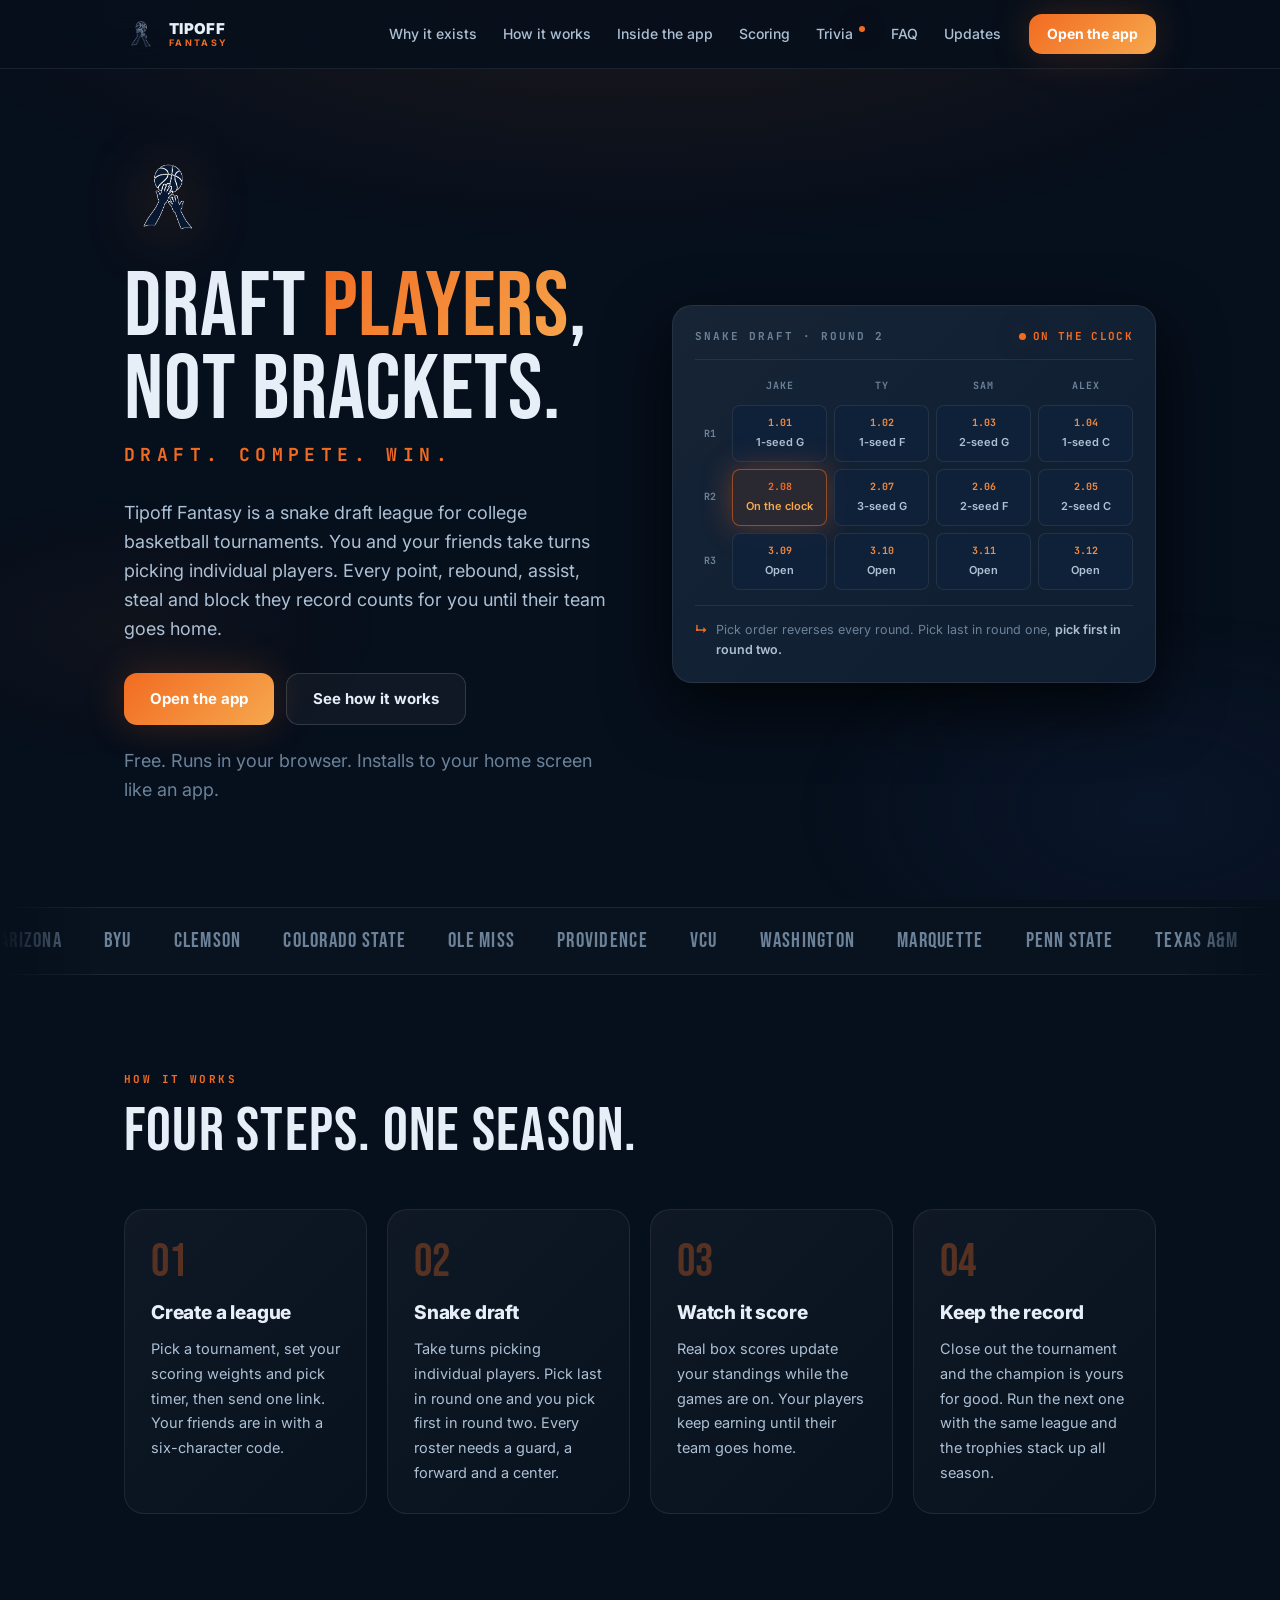
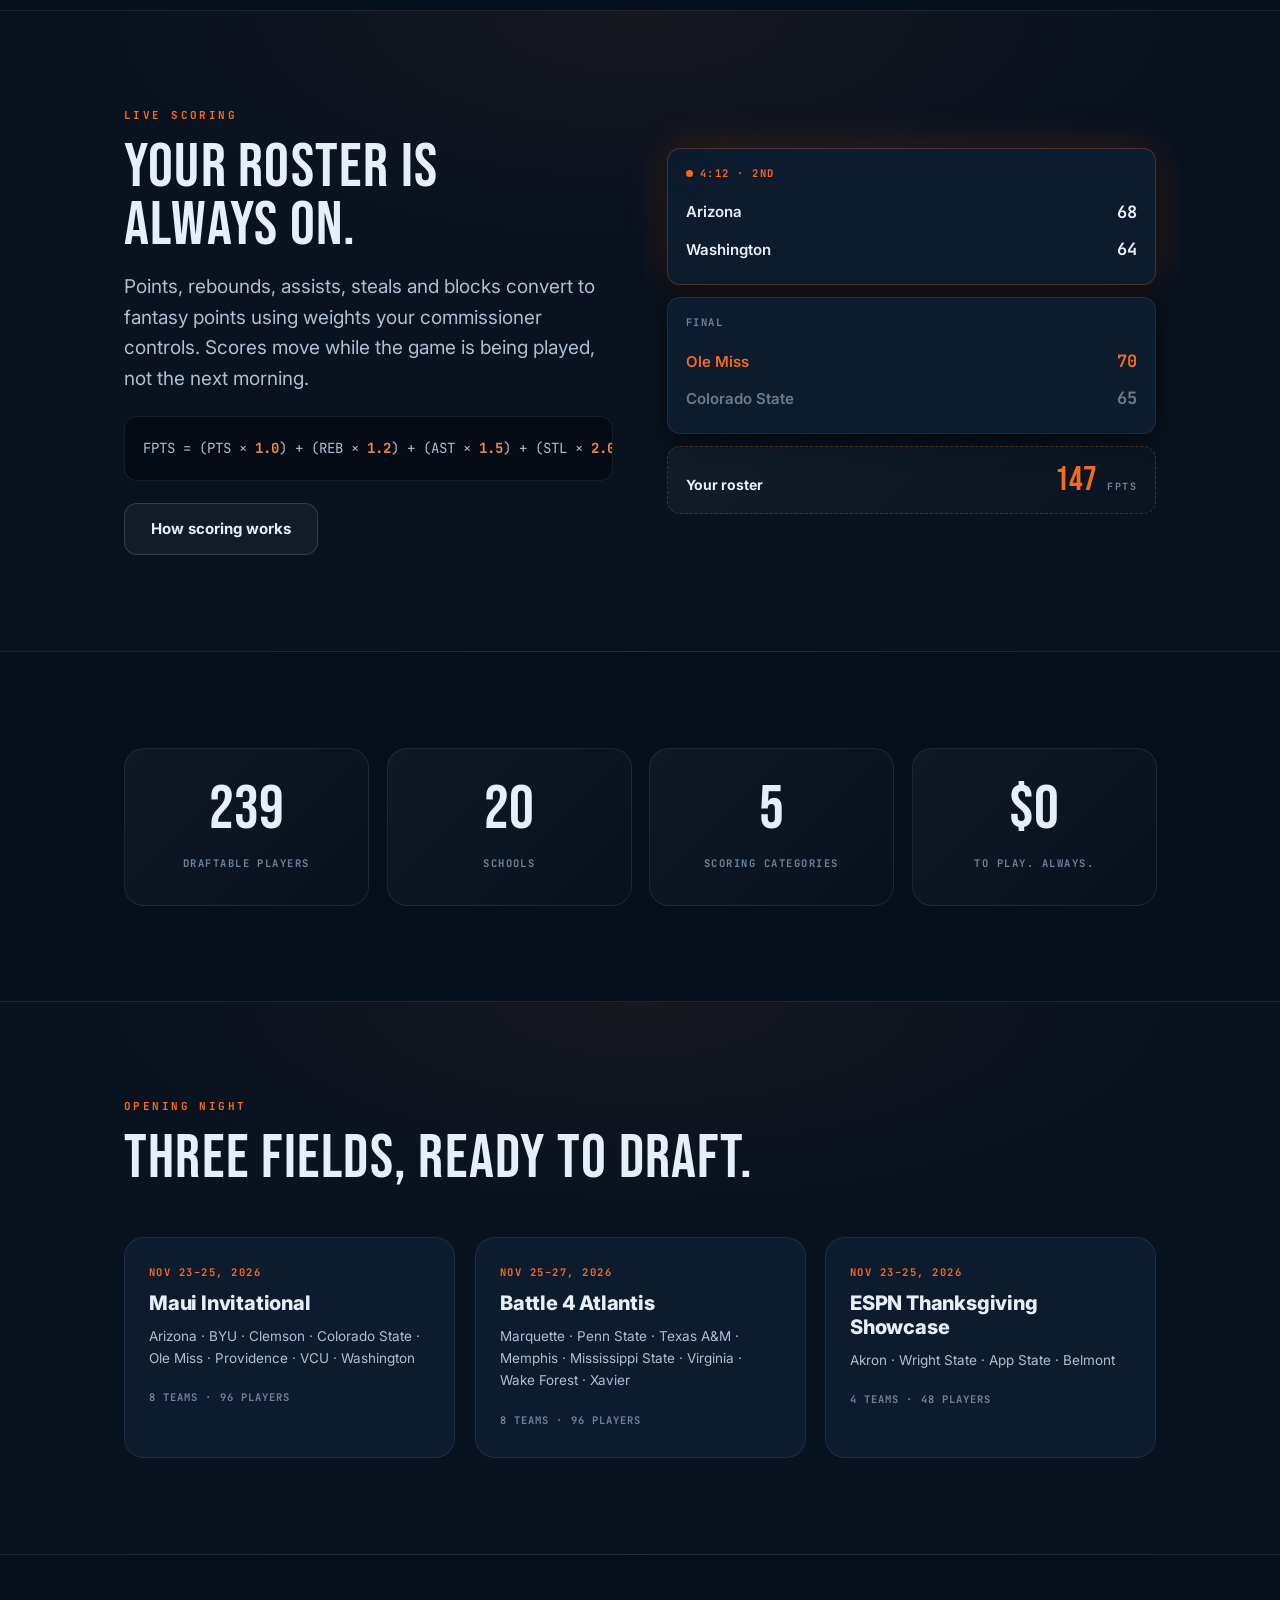
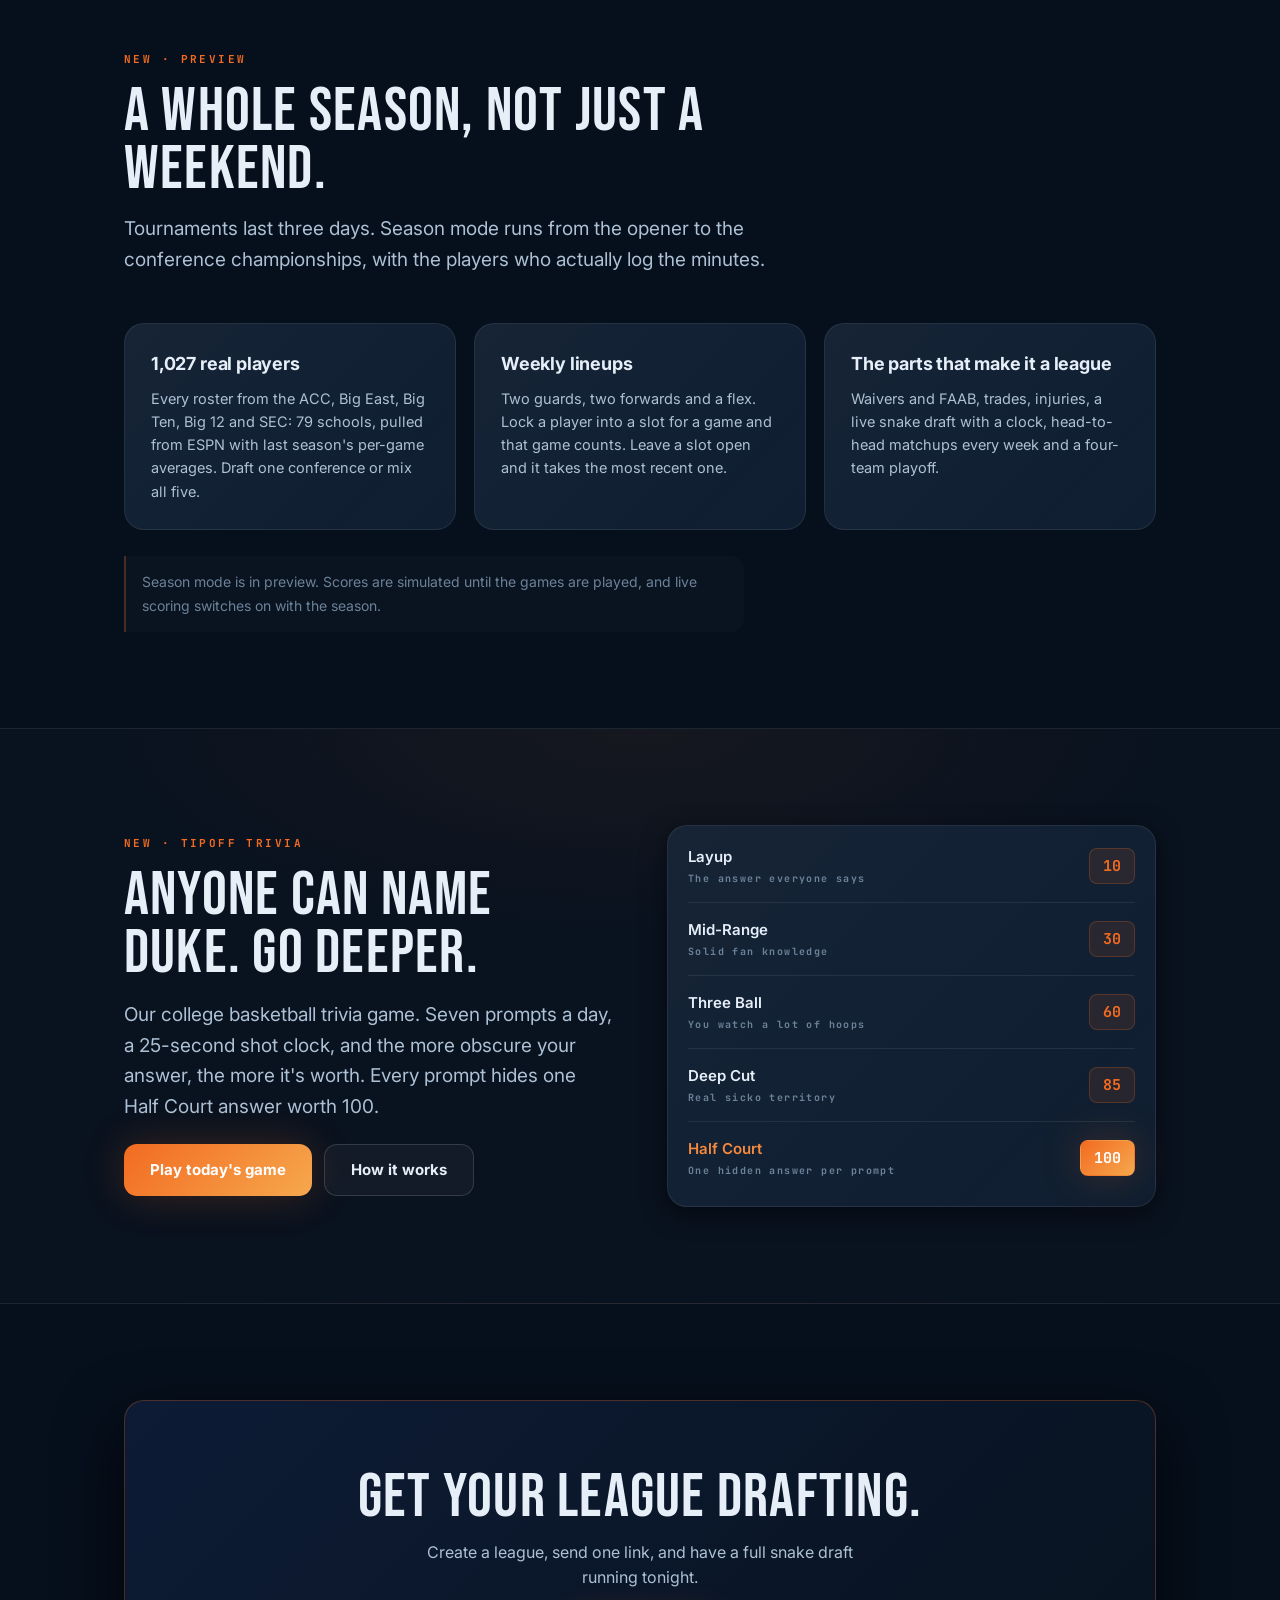
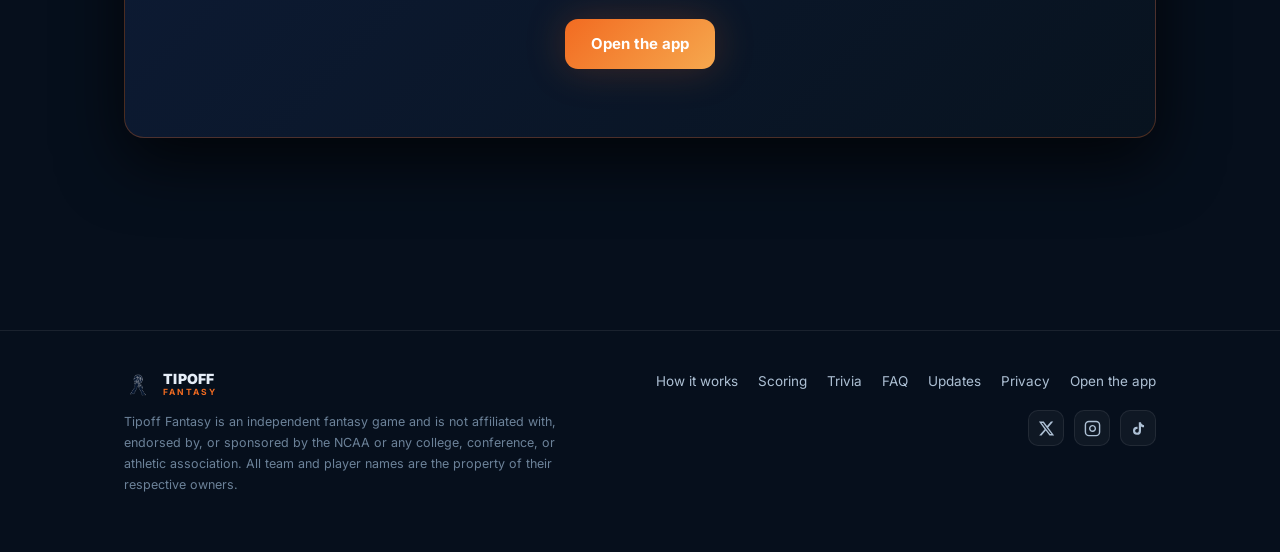
==== commit 79e56f8a: "Remove em dashes site-wide" ====
--- a/index.html
+++ b/index.html
@@ -27,7 +27,7 @@
     document.documentElement.className += ' js';
   </script>
   <meta name="viewport" content="width=device-width, initial-scale=1.0, viewport-fit=cover" />
-  <title>Tipoff Fantasy — Snake-draft fantasy for college basketball tournaments</title>
+  <title>Tipoff Fantasy | Snake-draft fantasy for college basketball tournaments</title>
   <meta name="description" content="Tipoff Fantasy is a snake draft fantasy game for college basketball tournaments. Draft individual players, not brackets. Score every game until your roster is eliminated." />
   <meta name="theme-color" content="#060f1c" />
   <link rel="canonical" href="https://tipofffantasy.com/" />
@@ -39,7 +39,7 @@
   <link rel="icon" type="image/png" sizes="48x48" href="/favicon-48.png" />
   <link rel="apple-touch-icon" href="/apple-touch-icon.png" />
 
-  <meta property="og:title" content="Tipoff Fantasy — Snake-draft fantasy for college basketball tournaments" />
+  <meta property="og:title" content="Tipoff Fantasy | Snake-draft fantasy for college basketball tournaments" />
   <meta property="og:description" content="Tipoff Fantasy is a snake draft fantasy game for college basketball tournaments. Draft individual players, not brackets. Score every game until your roster is eliminated." />
   <meta property="og:type" content="website" />
   <meta property="og:url" content="https://tipofffantasy.com/" />
@@ -48,7 +48,7 @@
   <meta property="og:site_name" content="Tipoff Fantasy" />
 
   <meta name="twitter:card" content="summary_large_image" />
-  <meta name="twitter:title" content="Tipoff Fantasy — Snake-draft fantasy for college basketball tournaments" />
+  <meta name="twitter:title" content="Tipoff Fantasy | Snake-draft fantasy for college basketball tournaments" />
   <meta name="twitter:description" content="Tipoff Fantasy is a snake draft fantasy game for college basketball tournaments. Draft individual players, not brackets. Score every game until your roster is eliminated." />
   <meta name="twitter:image" content="https://tipofffantasy.com/logo-icon.png" />
 
@@ -112,7 +112,7 @@
         <p>
           Tipoff Fantasy is a snake draft league for college basketball tournaments.
           You and your friends take turns picking individual players. Every point,
-          rebound, assist, steal and block they record counts for you — until their team goes home.
+          rebound, assist, steal and block they record counts for you until their team goes home.
         </p>
         <div class="hero-actions">
           <a class="btn btn-primary" href="https://app.tipofffantasy.com/">Open the app</a>
@@ -163,10 +163,10 @@
 
         <div class="board-row" aria-hidden="true">
           <div class="board-rd">R3</div>
-          <div class="pick" style="animation-delay:1.30s"><span class="n">3.09</span><span class="nm">—</span></div>
-          <div class="pick" style="animation-delay:1.42s"><span class="n">3.10</span><span class="nm">—</span></div>
-          <div class="pick" style="animation-delay:1.54s"><span class="n">3.11</span><span class="nm">—</span></div>
-          <div class="pick" style="animation-delay:1.66s"><span class="n">3.12</span><span class="nm">—</span></div>
+          <div class="pick" style="animation-delay:1.30s"><span class="n">3.09</span><span class="nm">Open</span></div>
+          <div class="pick" style="animation-delay:1.42s"><span class="n">3.10</span><span class="nm">Open</span></div>
+          <div class="pick" style="animation-delay:1.54s"><span class="n">3.11</span><span class="nm">Open</span></div>
+          <div class="pick" style="animation-delay:1.66s"><span class="n">3.12</span><span class="nm">Open</span></div>
         </div>
 
         <div class="board-foot">
@@ -319,7 +319,7 @@
 
     <!-- ══ SEASON MODE ══════════════════════════════════════
          Deliberately framed as a preview. Scores are simulated until
-         real games are played, and the copy says so — claiming a full
+         real games are played, and the copy says so. Claiming a full
          live season before one exists is the fastest way to lose the
          benefit of the doubt with the first eight people who try it.
     ══════════════════════════════════════════════════════════ -->
@@ -335,7 +335,7 @@
         <div class="features">
           <article class="feat reveal" data-reveal-delay="0">
             <h3>1,027 real players</h3>
-            <p>Every roster from the ACC, Big East, Big Ten, Big 12 and SEC — 79 schools,
+            <p>Every roster from the ACC, Big East, Big Ten, Big 12 and SEC: 79 schools,
               pulled from ESPN with last season's per-game averages. Draft one conference
               or mix all five.</p>
           </article>
--- a/styles.css
+++ b/styles.css
@@ -1,5 +1,5 @@
 /* ══════════════════════════════════════════════════════════
-       TIPOFF FANTASY — informational site
+       TIPOFF FANTASY: informational site
        Palette matched to the app: navy + orange
     ══════════════════════════════════════════════════════════ */
 
@@ -610,7 +610,7 @@
     }
 
     .vs-list li::before {
-      content: '—';
+      content: '•';
       position: absolute;
       left: 0;
       color: var(--muted);
@@ -1076,7 +1076,7 @@
     /* ══════════════════════════════════════════════════════════
        MOTION SYSTEM
        Scroll-triggered reveals driven by IntersectionObserver.
-       Elements start hidden ONLY once JS confirms it is running —
+       Elements start hidden ONLY once JS confirms it is running,
        html.js is set by an inline script in <head>. Without that
        guard, a JS failure would leave the whole page invisible.
     ══════════════════════════════════════════════════════════ */
@@ -1470,12 +1470,12 @@
     }
 
 /* ══════════════════════════════════════════════════════════
-   MOBILE OVERFLOW FIX — .formula
+   MOBILE OVERFLOW FIX: .formula
    Measured at 375px: index.html and scoring.html both scrolled
    sideways by ~205px. Every other page was clean.
 
    Cause: .formula is one long `white-space: nowrap` line (~565px).
-   It has overflow-x:auto, which should have contained it — but a
+   It has overflow-x:auto, which should have contained it, but a
    grid/flex child defaults to `min-width: auto`, meaning it refuses
    to shrink below its content. So instead of scrolling inside its
    own box it inflated a 339px column to 565px and dragged the whole
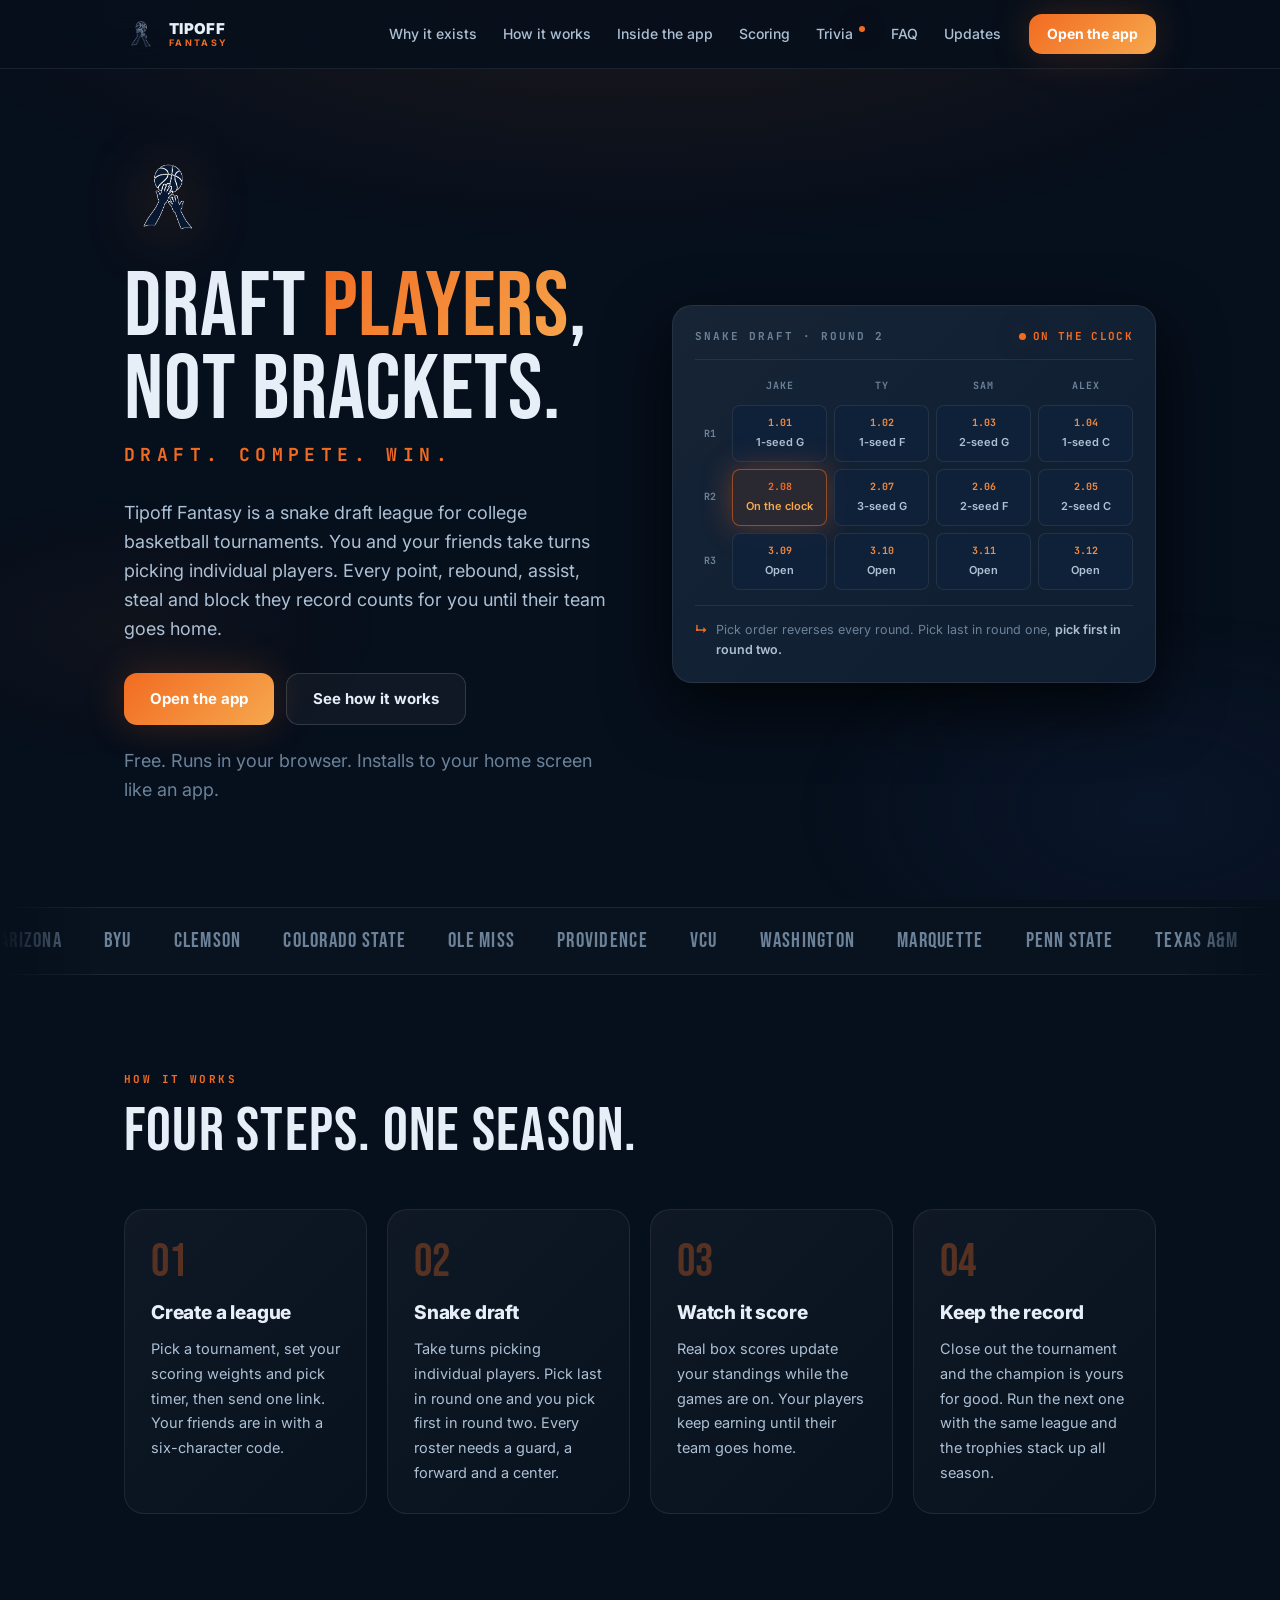
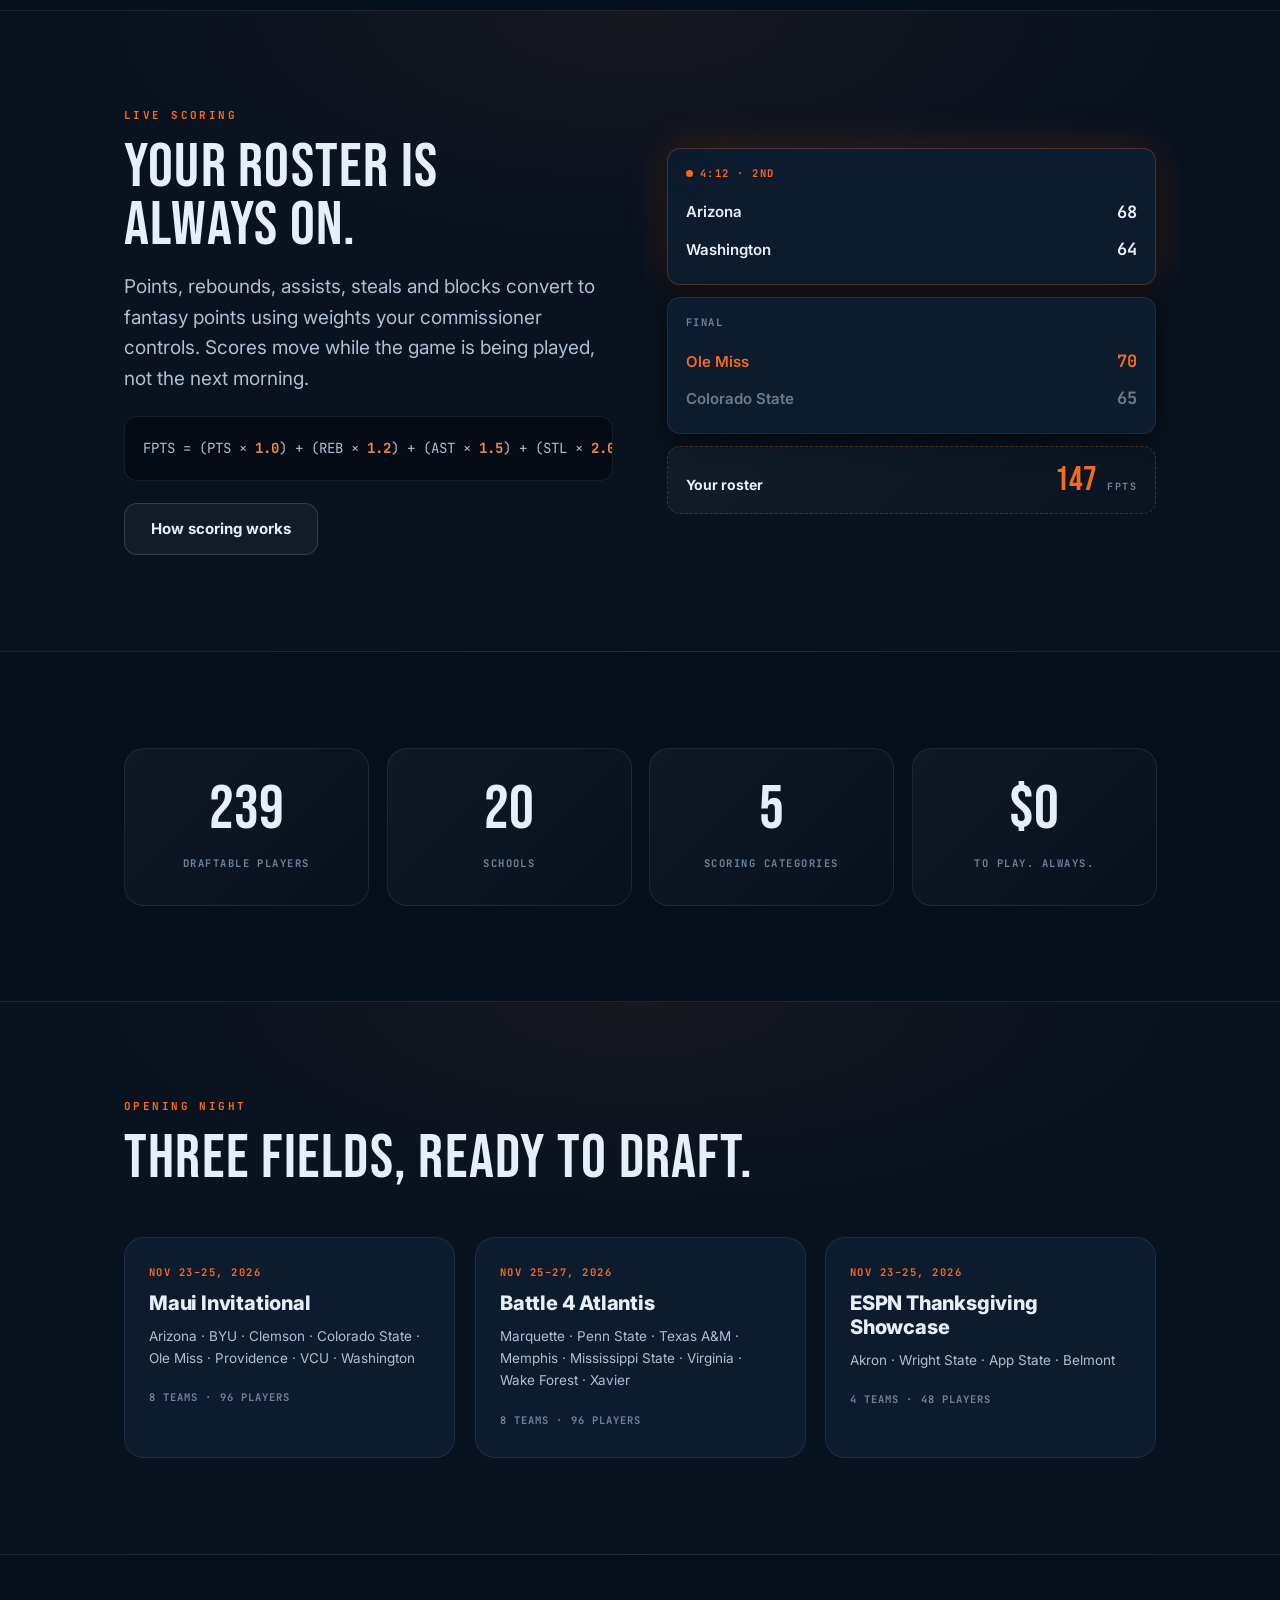
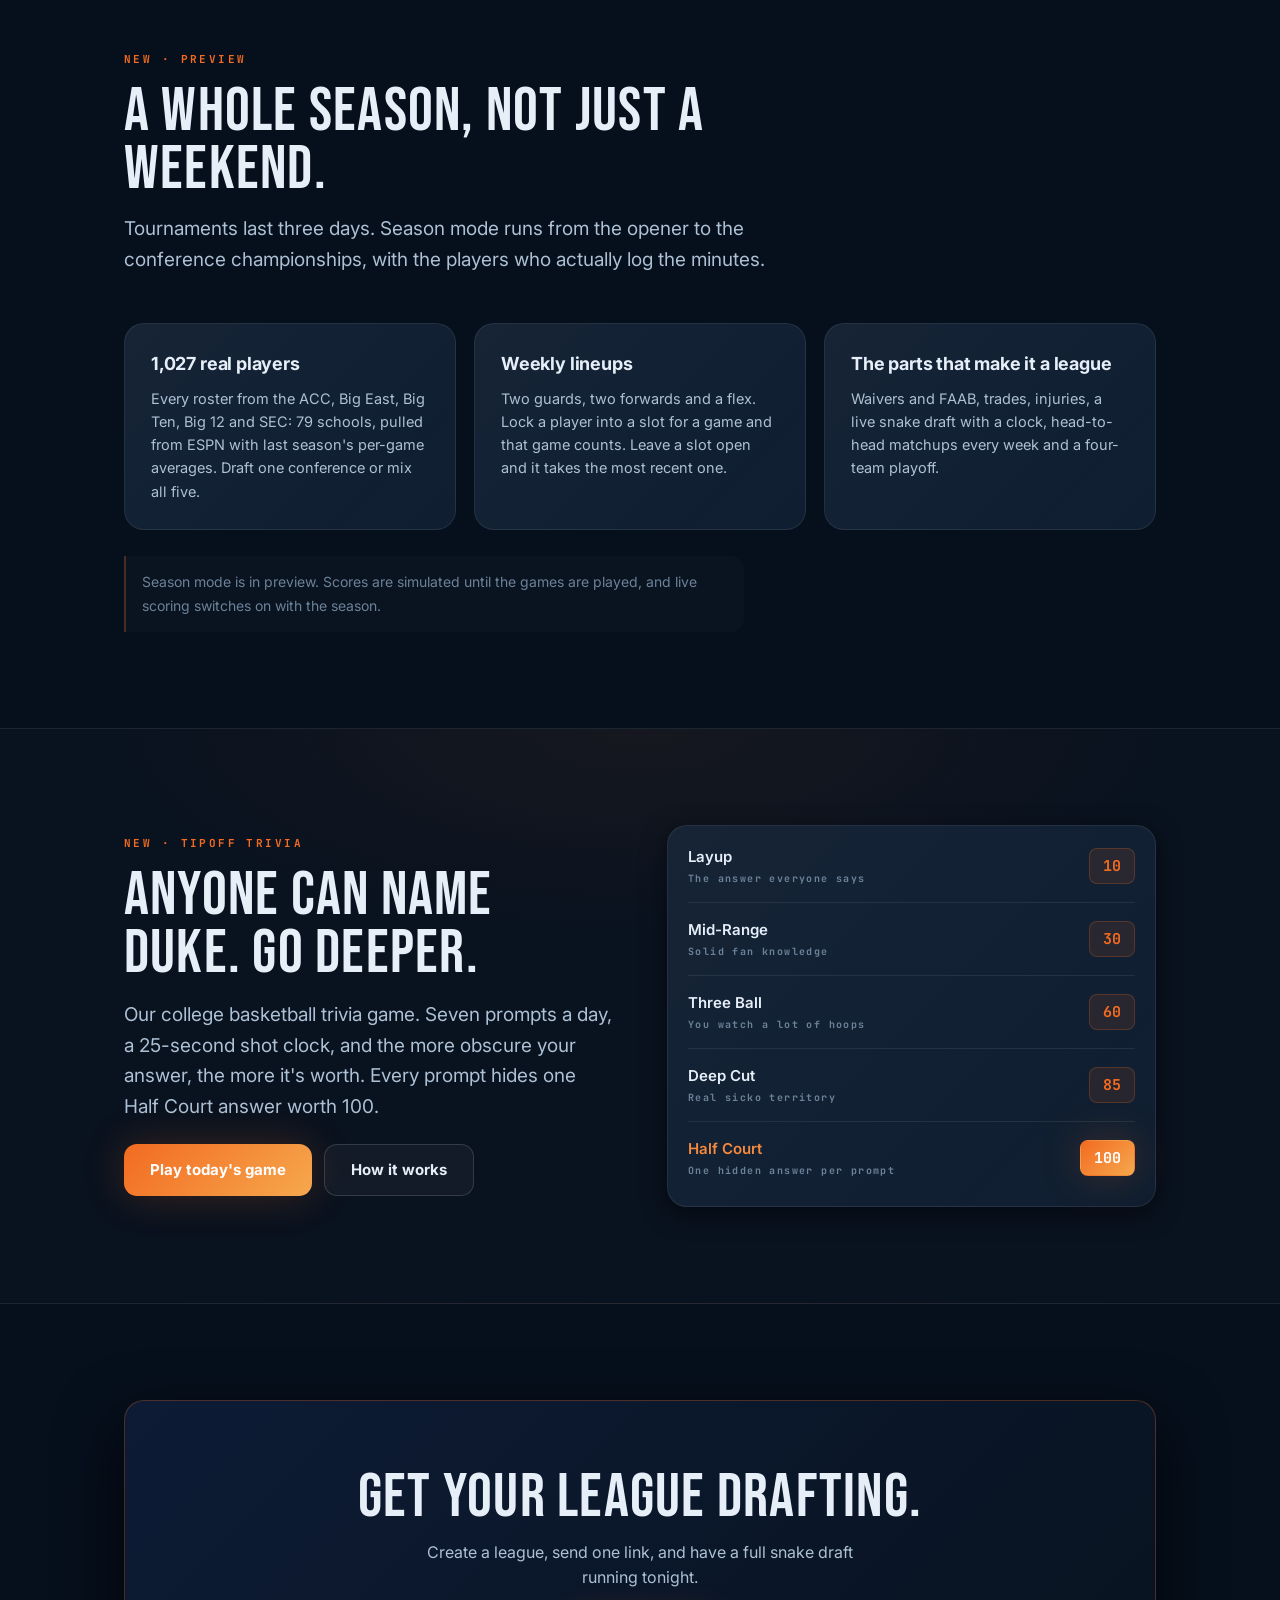
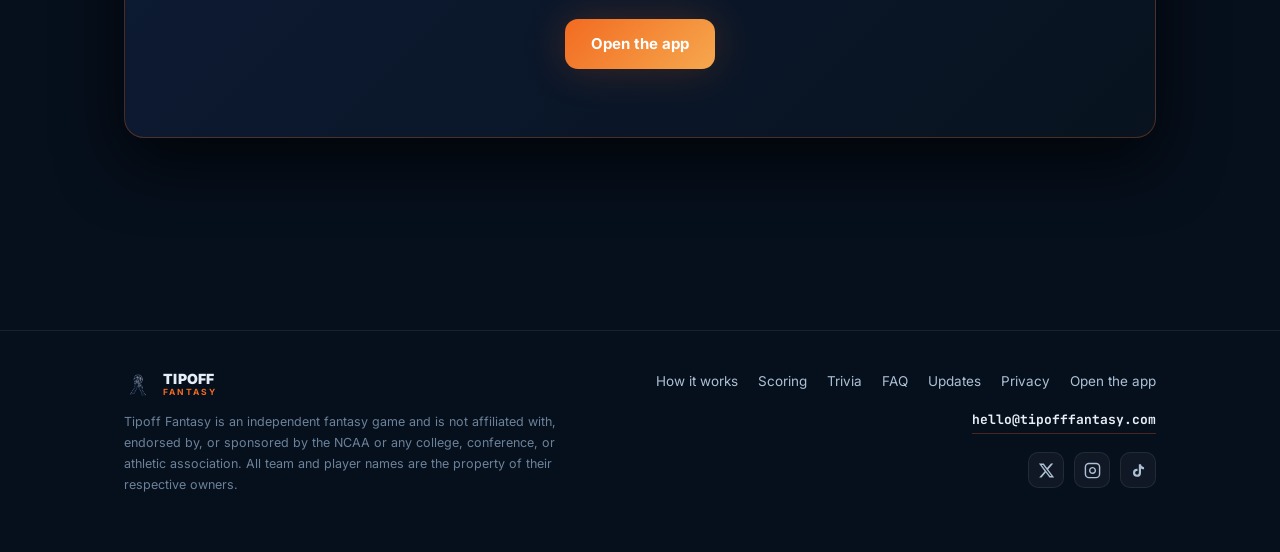
==== commit 174ac229: "Add contact email to footer and FAQ" ====
--- a/index.html
+++ b/index.html
@@ -419,6 +419,7 @@
           <a href="privacy.html">Privacy</a>
           <a href="https://app.tipofffantasy.com/">Open the app</a>
         </div>
+        <a class="foot-email" href="mailto:hello@tipofffantasy.com">hello@tipofffantasy.com</a>
         <div class="foot-socials">
           <a class="foot-social" href="https://x.com/tipofffantasy" target="_blank" rel="noopener noreferrer" aria-label="Tipoff Fantasy on X">
             <svg viewBox="0 0 24 24" fill="currentColor" aria-hidden="true"><path d="M18.244 2.25h3.308l-7.227 8.26 8.502 11.24H16.17l-5.214-6.817L4.99 21.75H1.68l7.73-8.835L1.254 2.25H8.08l4.713 6.231zm-1.161 17.52h1.833L7.084 4.126H5.117z"/></svg>
--- a/styles.css
+++ b/styles.css
@@ -1680,3 +1680,16 @@
 /* ── Homepage teaser ─────────────────────────────────── */
 .trv-teaser .score-table { padding: 4px 20px 12px; }
 .trv-teaser .hero-actions { margin: 6px 0 0; }
+
+/* Contact email in every footer. Plain text link so it is copyable and
+   readable by directories (Product Hunt, app listings) that check for one. */
+.foot-email {
+  font-family: 'JetBrains Mono', monospace;
+  font-size: 13px;
+  font-weight: 700;
+  color: var(--text);
+  text-decoration: none;
+  border-bottom: 1px solid var(--border-accent);
+  padding-bottom: 2px;
+}
+.foot-email:hover { color: var(--orange); text-decoration: none; }
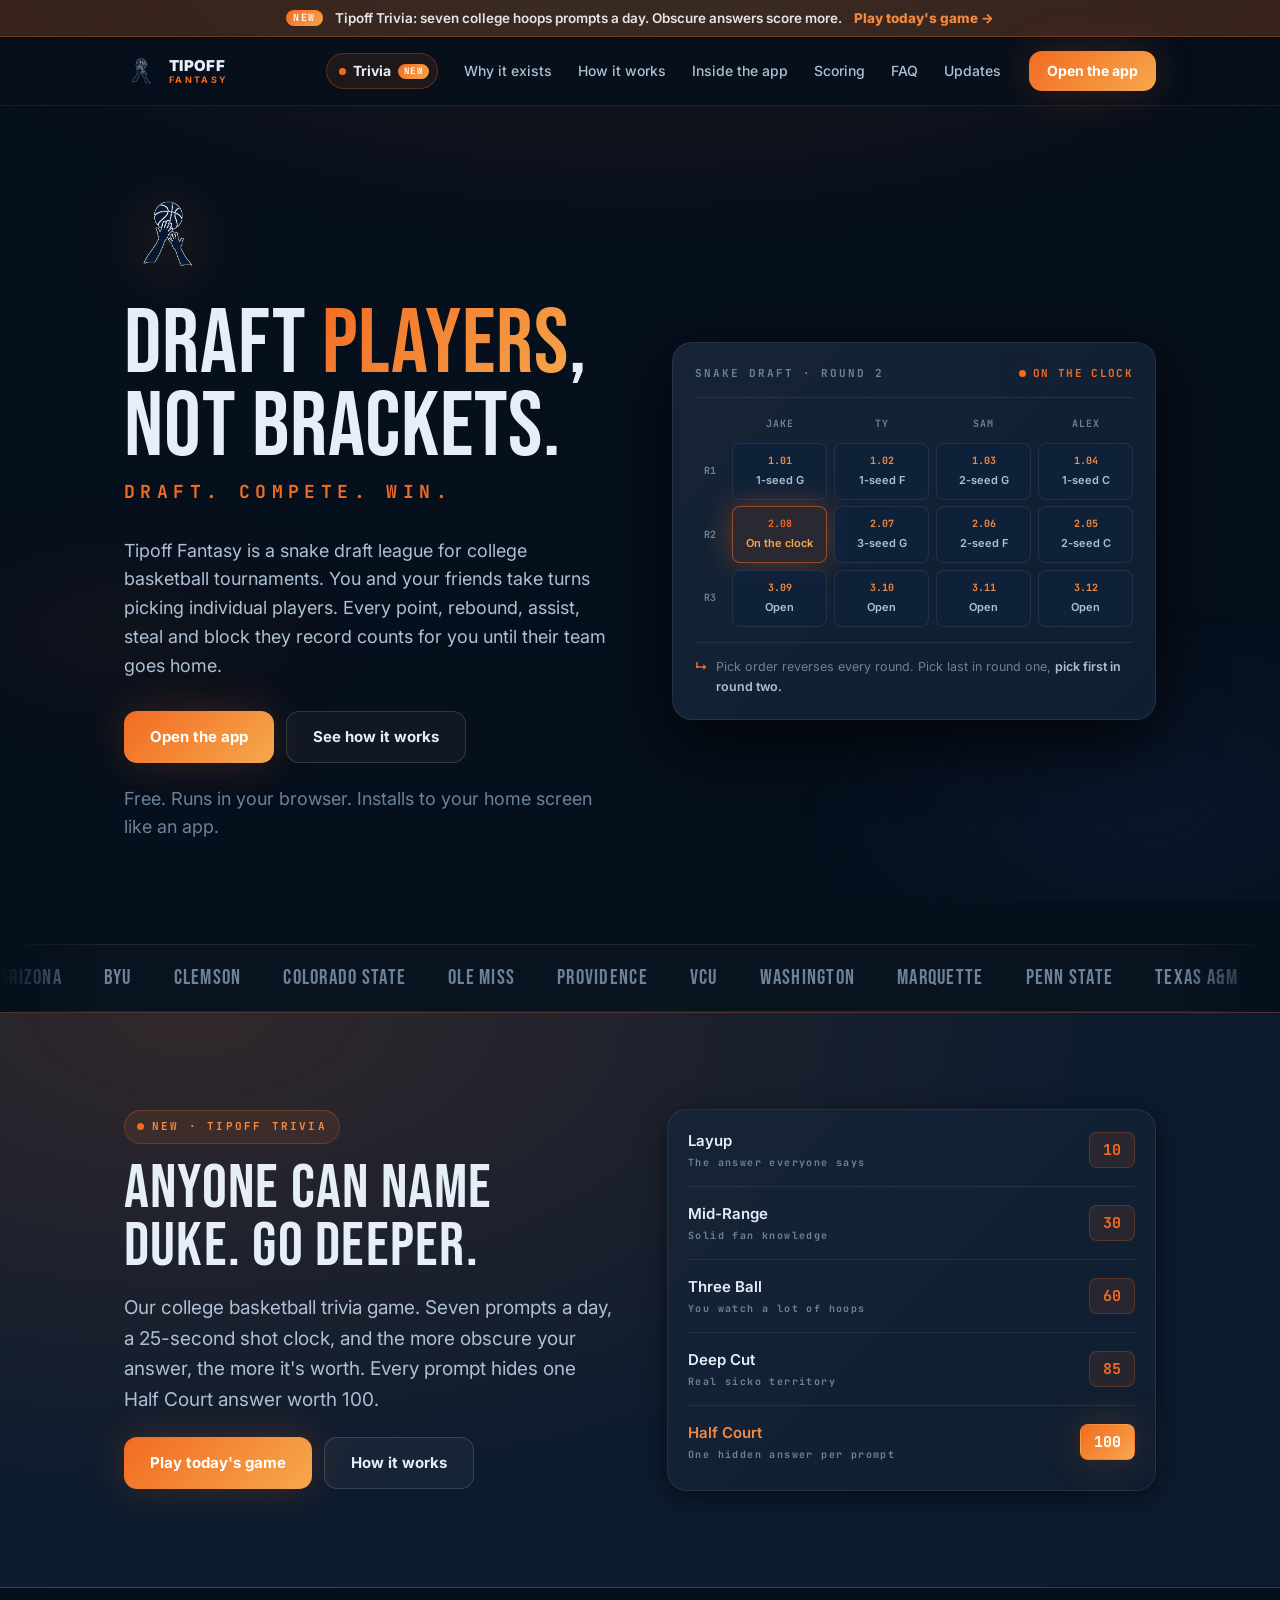
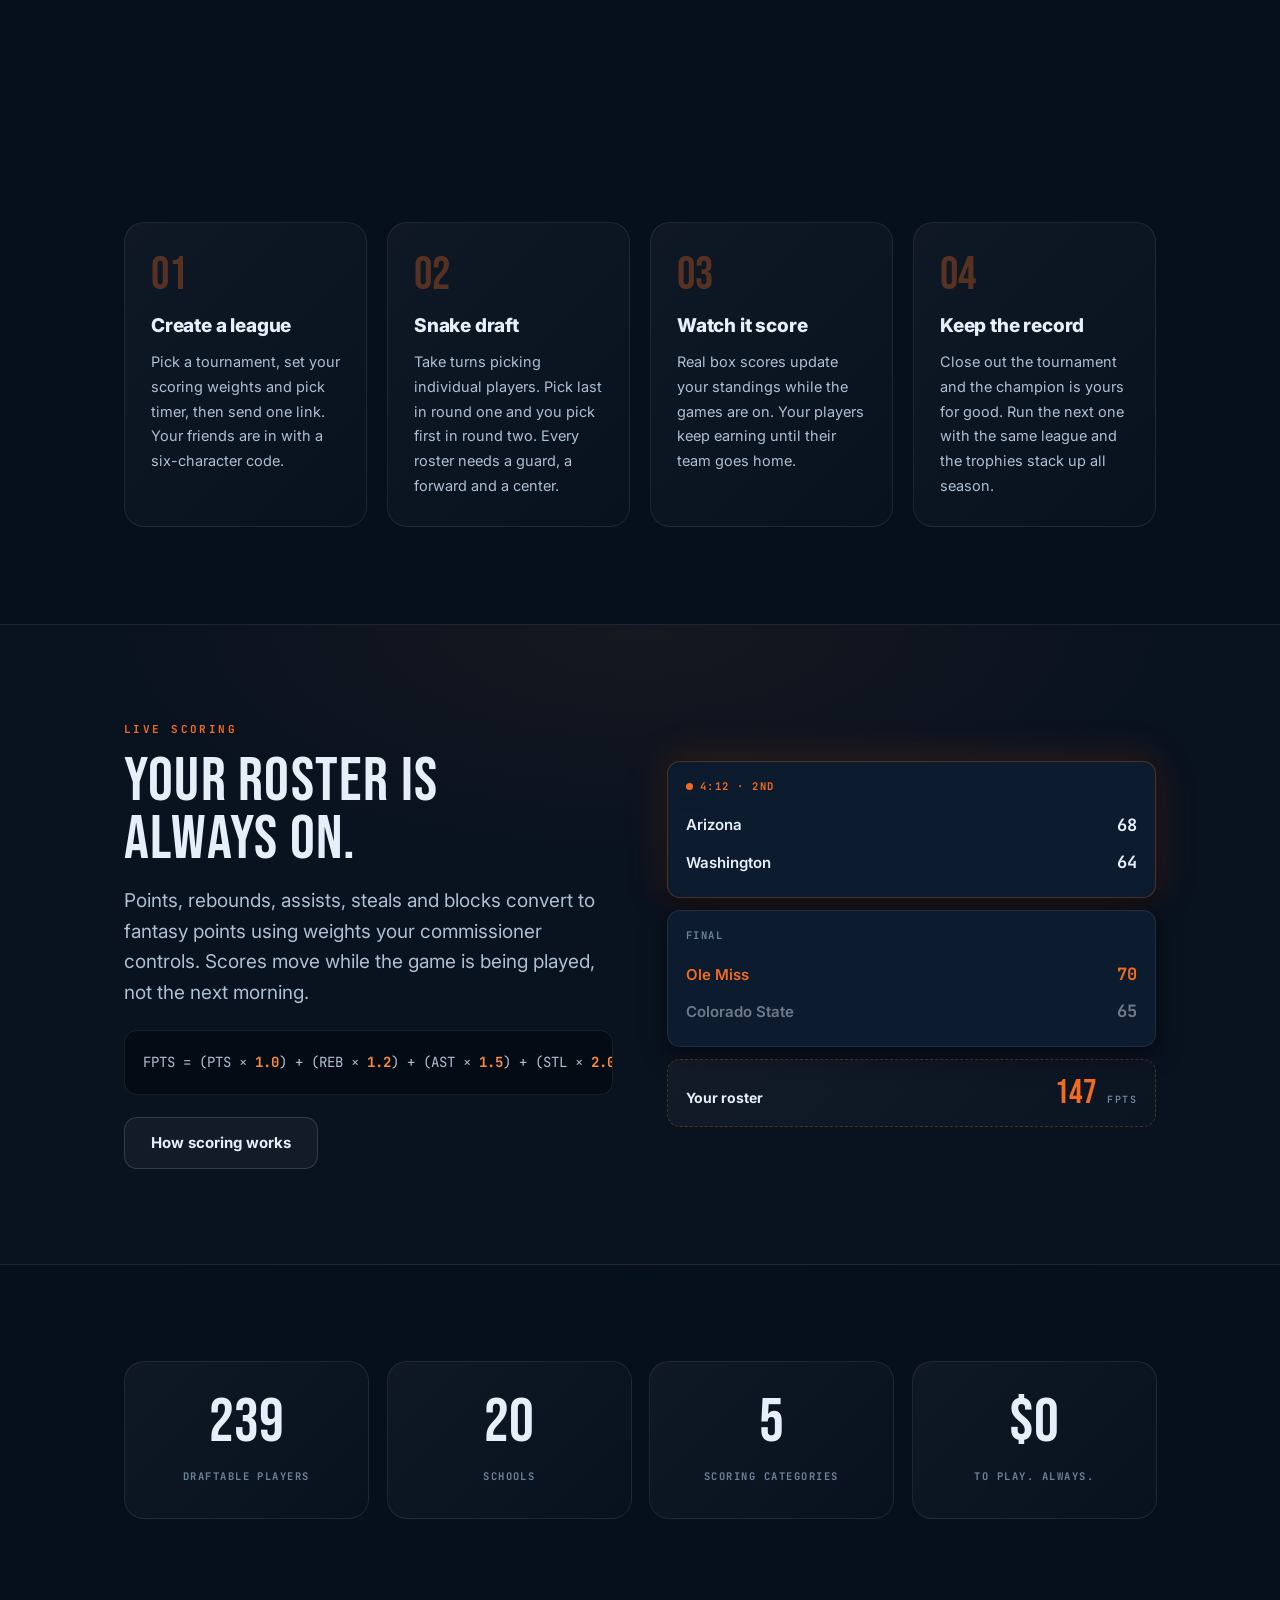
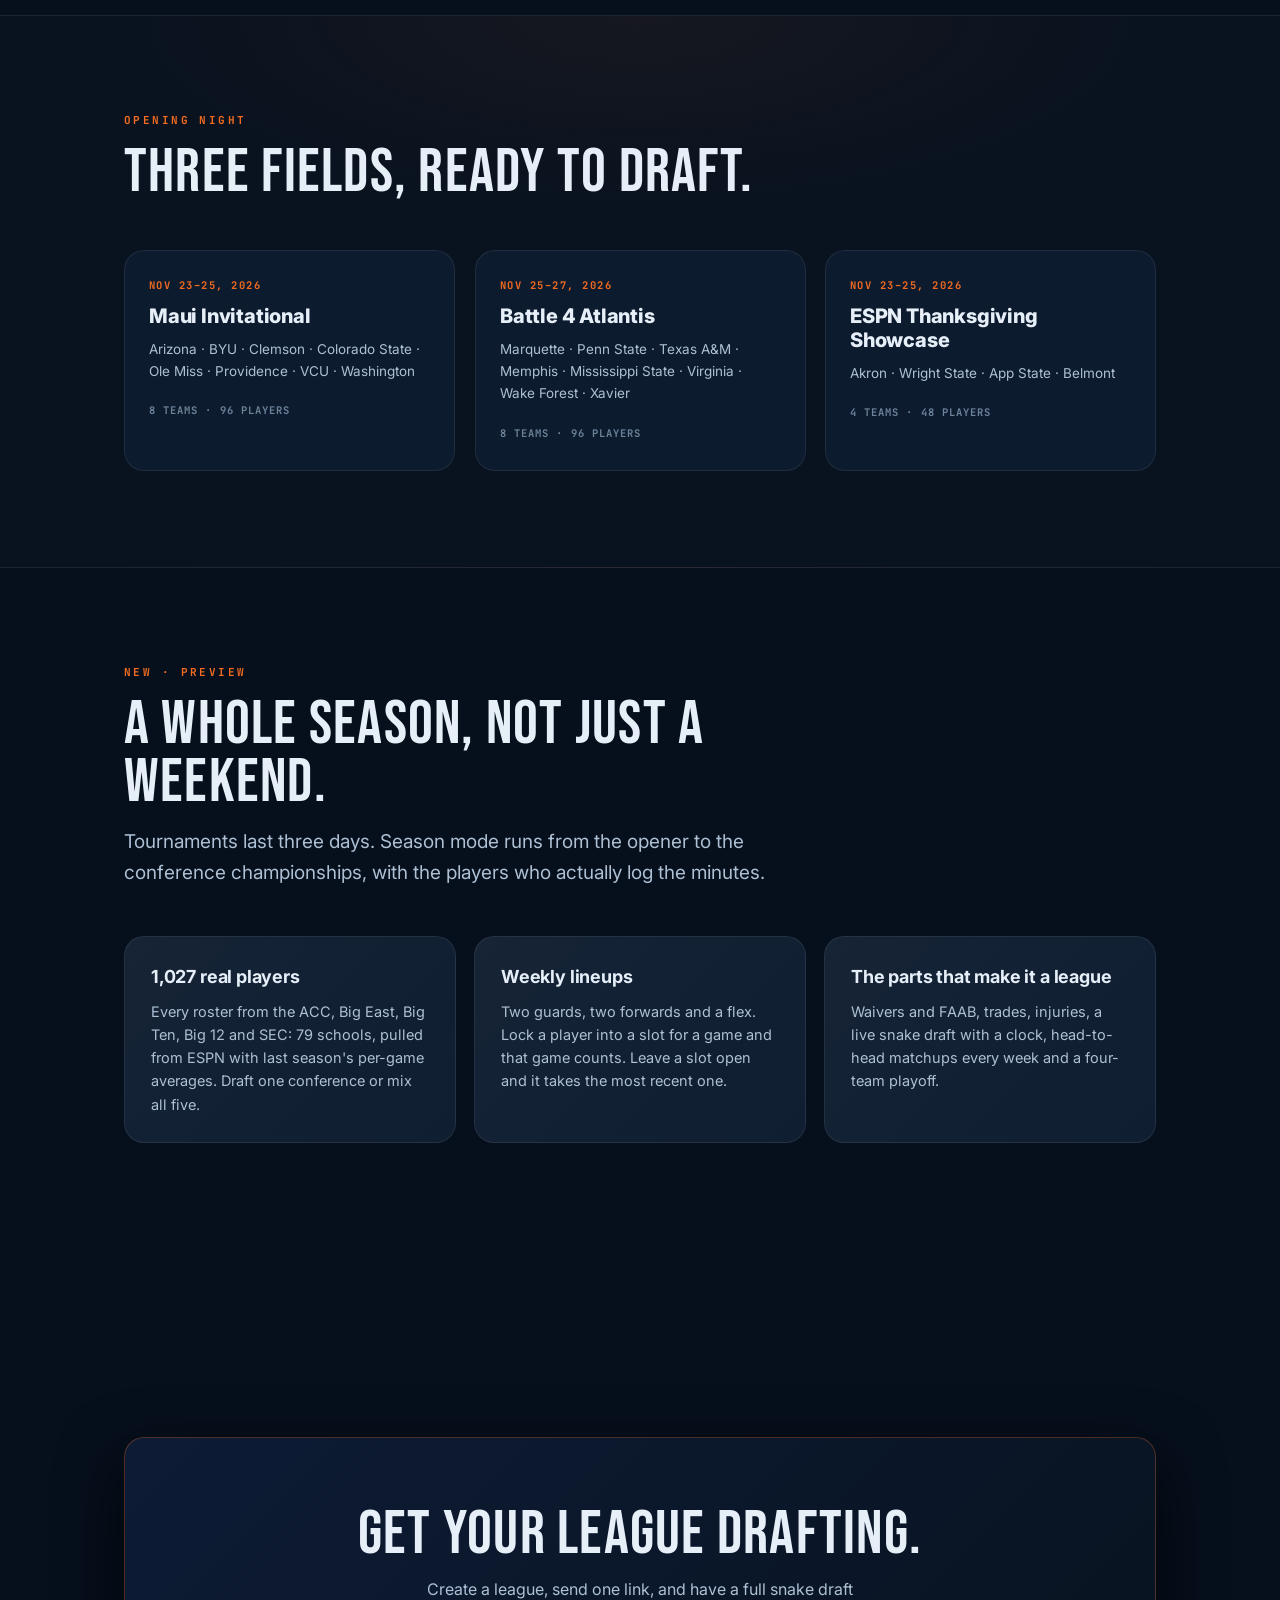
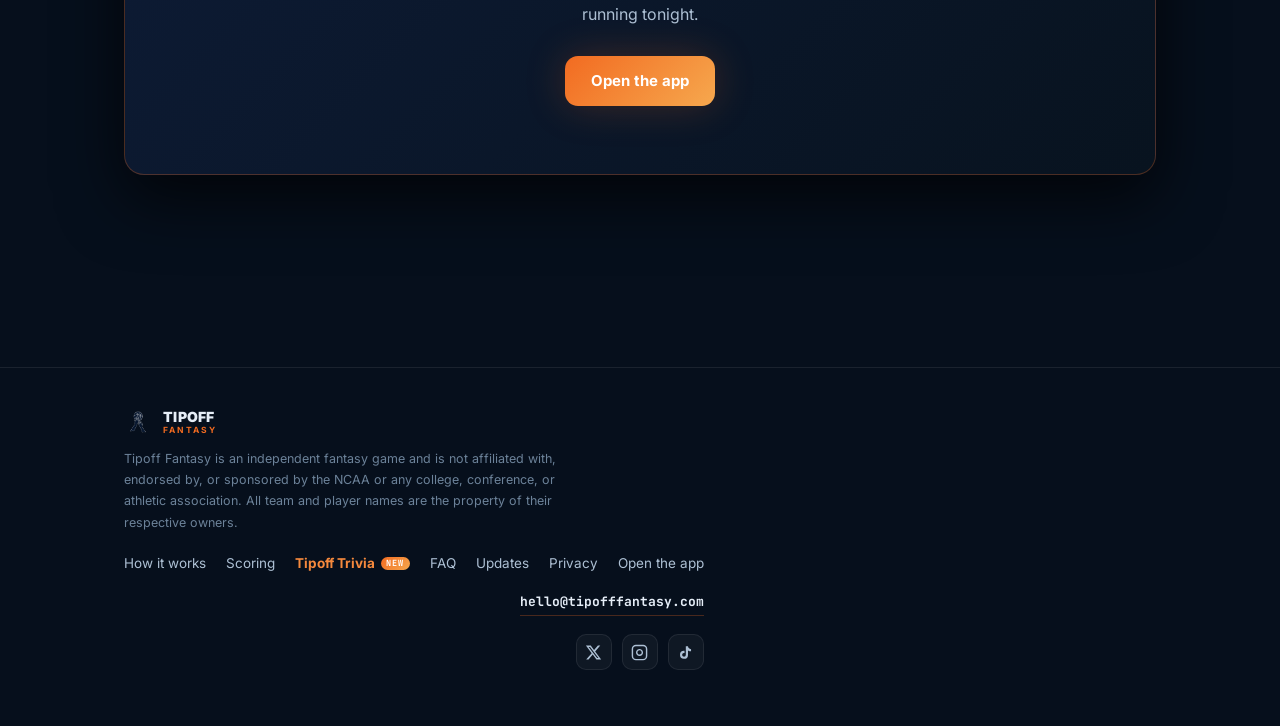
==== commit ffd66e5a: "Make Tipoff Trivia more prominent: announcement bar, nav pill, homepage placement" ====
--- a/index.html
+++ b/index.html
@@ -56,11 +56,45 @@
   <link rel="preconnect" href="https://fonts.gstatic.com" crossorigin />
   <link href="https://fonts.googleapis.com/css2?family=Inter:wght@400;500;600;700;800;900&family=Bebas+Neue&family=JetBrains+Mono:wght@500;700&display=swap" rel="stylesheet" />
   <link rel="stylesheet" href="styles.css" />
+  <!-- PostHog analytics (same project as app.tipofffantasy.com) -->
+  <script>
+    (function (d, ph) {
+      if (ph.__SV) return;
+      window.posthog = ph;
+      ph._i = [];
+      ph.init = function (token, config, name) {
+        var target = name !== undefined ? (ph[name] = []) : ph;
+        target.people = target.people || [];
+        ['capture', 'identify', 'register', 'register_once', 'unregister', 'reset', 'set_config', 'opt_in_capturing', 'opt_out_capturing'].forEach(function (m) {
+          target[m] = function () { target.push([m].concat(Array.prototype.slice.call(arguments, 0))); };
+        });
+        var s = d.createElement('script');
+        s.type = 'text/javascript';
+        s.async = true;
+        s.src = config.api_host.replace('.i.posthog.com', '-assets.i.posthog.com') + '/static/array.js';
+        d.head.appendChild(s);
+        ph._i.push([token, config, name]);
+      };
+      ph.__SV = 1;
+    })(document, window.posthog || []);
+    posthog.init('phc_uhwDxyvSkFTiKU4M6USyGoadFtuqXMWSo6fP93nyQhzU', {
+      api_host: 'https://us.i.posthog.com',
+      defaults: '2026-01-30',
+      person_profiles: 'identified_only'
+    });
+  </script>
 </head>
 
 <body>
 
   <a class="skip" href="#main">Skip to content</a>
+
+  <a class="trv-bar" href="https://trivia.tipofffantasy.com/">
+    <span class="trv-bar-tag">New</span>
+    <span class="trv-bar-long">Tipoff Trivia: seven college hoops prompts a day. Obscure answers score more.</span>
+    <span class="trv-bar-short">Tipoff Trivia is live.</span>
+    <span class="trv-bar-cta">Play today's game &rarr;</span>
+  </a>
 
   <nav class="nav">
     <div class="wrap nav-inner">
@@ -69,11 +103,11 @@
         <span class="nav-brand-text"><strong>TIPOFF</strong><small>FANTASY</small></span>
       </a>
       <div class="nav-links">
+        <a href="trivia.html" class="nav-trivia"><span class="nav-trivia-dot" aria-hidden="true"></span>Trivia<span class="nav-trivia-new">New</span></a>
         <a href="why.html">Why it exists</a>
         <a href="how.html">How it works</a>
         <a href="inside.html">Inside the app</a>
         <a href="scoring.html">Scoring</a>
-        <a href="trivia.html">Trivia<span class="nav-new" aria-hidden="true"></span></a>
         <a href="faq.html">FAQ</a>
         <a href="updates.html">Updates</a>
       </div>
@@ -90,11 +124,11 @@
   <div class="mobile-menu" id="mobileMenu" hidden>
     <div class="mm-inner">
       <a href="index.html">Home</a>
+      <a href="trivia.html" class="mm-trivia">Tipoff Trivia<span class="nav-trivia-new">New</span></a>
       <a href="why.html">Why it exists</a>
       <a href="how.html">How it works</a>
       <a href="inside.html">Inside the app</a>
       <a href="scoring.html">Scoring</a>
-      <a href="trivia.html">Trivia</a>
       <a href="faq.html">FAQ</a>
       <a href="updates.html">Updates</a>
       <a href="privacy.html">Privacy</a>
@@ -187,6 +221,32 @@
   </div>
 
   <main id="main">
+
+    <!-- ══ TIPOFF TRIVIA ════════════════════════════════════
+         Sister game at trivia.tipofffantasy.com. A daily reason to
+         visit between drafts; full pitch lives on trivia.html.
+    ══════════════════════════════════════════════════════════ -->
+    <section class="section section--tint trv-teaser" id="trivia">
+      <div class="wrap split">
+        <div class="reveal">
+          <span class="trv-badge"><span class="nav-trivia-dot" aria-hidden="true"></span>New · Tipoff Trivia</span>
+          <h2 class="display">Anyone can name Duke. Go deeper.</h2>
+          <p class="lede">Our college basketball trivia game. Seven prompts a day, a 25-second shot clock,
+            and the more obscure your answer, the more it's worth. Every prompt hides one Half Court answer worth 100.</p>
+          <div class="hero-actions">
+            <a class="btn btn-primary" href="https://trivia.tipofffantasy.com/">Play today's game</a>
+            <a class="btn btn-ghost" href="trivia.html">How it works</a>
+          </div>
+        </div>
+        <div class="score-table reveal" data-reveal-delay="120" aria-label="Tipoff Trivia scoring zones">
+          <div class="score-row"><span class="score-name">Layup<small>The answer everyone says</small></span><span class="score-weight">10</span></div>
+          <div class="score-row"><span class="score-name">Mid-Range<small>Solid fan knowledge</small></span><span class="score-weight">30</span></div>
+          <div class="score-row"><span class="score-name">Three Ball<small>You watch a lot of hoops</small></span><span class="score-weight">60</span></div>
+          <div class="score-row"><span class="score-name">Deep Cut<small>Real sicko territory</small></span><span class="score-weight">85</span></div>
+          <div class="score-row trv-half"><span class="score-name">Half Court<small>One hidden answer per prompt</small></span><span class="score-weight">100</span></div>
+        </div>
+      </div>
+    </section>
 
     <!-- ══ THREE STEPS ══════════════════════════════════════ -->
     <section class="section">
@@ -358,32 +418,6 @@
       </div>
     </section>
 
-    <!-- ══ TIPOFF TRIVIA ════════════════════════════════════
-         Sister game at trivia.tipofffantasy.com. A daily reason to
-         visit between drafts; full pitch lives on trivia.html.
-    ══════════════════════════════════════════════════════════ -->
-    <section class="section section--tint trv-teaser" id="trivia">
-      <div class="wrap split">
-        <div class="reveal">
-          <span class="eyebrow">New · Tipoff Trivia</span>
-          <h2 class="display">Anyone can name Duke. Go deeper.</h2>
-          <p class="lede">Our college basketball trivia game. Seven prompts a day, a 25-second shot clock,
-            and the more obscure your answer, the more it's worth. Every prompt hides one Half Court answer worth 100.</p>
-          <div class="hero-actions">
-            <a class="btn btn-primary" href="https://trivia.tipofffantasy.com/">Play today's game</a>
-            <a class="btn btn-ghost" href="trivia.html">How it works</a>
-          </div>
-        </div>
-        <div class="score-table reveal" data-reveal-delay="120" aria-label="Tipoff Trivia scoring zones">
-          <div class="score-row"><span class="score-name">Layup<small>The answer everyone says</small></span><span class="score-weight">10</span></div>
-          <div class="score-row"><span class="score-name">Mid-Range<small>Solid fan knowledge</small></span><span class="score-weight">30</span></div>
-          <div class="score-row"><span class="score-name">Three Ball<small>You watch a lot of hoops</small></span><span class="score-weight">60</span></div>
-          <div class="score-row"><span class="score-name">Deep Cut<small>Real sicko territory</small></span><span class="score-weight">85</span></div>
-          <div class="score-row trv-half"><span class="score-name">Half Court<small>One hidden answer per prompt</small></span><span class="score-weight">100</span></div>
-        </div>
-      </div>
-    </section>
-
     <!-- ══ CTA ══════════════════════════════════════════════ -->
     <section class="section">
       <div class="wrap">
@@ -413,7 +447,7 @@
         <div class="foot-links">
           <a href="how.html">How it works</a>
           <a href="scoring.html">Scoring</a>
-          <a href="trivia.html">Trivia</a>
+          <a href="trivia.html" class="foot-trivia">Tipoff Trivia<span class="nav-trivia-new">New</span></a>
           <a href="faq.html">FAQ</a>
           <a href="updates.html">Updates</a>
           <a href="privacy.html">Privacy</a>
--- a/styles.css
+++ b/styles.css
@@ -1693,3 +1693,74 @@
   padding-bottom: 2px;
 }
 .foot-email:hover { color: var(--orange); text-decoration: none; }
+
+
+/* ══════════════════════════════════════════════════════════
+   TRIVIA PROMINENCE: announcement bar, nav pill, badges
+══════════════════════════════════════════════════════════ */
+.trv-bar {
+  display: flex; align-items: center; justify-content: center; gap: 12px;
+  padding: 9px 16px;
+  background: linear-gradient(90deg, rgba(242,107,33,.20), rgba(246,168,78,.14) 50%, rgba(242,107,33,.20));
+  border-bottom: 1px solid var(--border-accent);
+  color: var(--text); font-size: 13.5px; font-weight: 600; text-decoration: none;
+  text-align: center; line-height: 1.35;
+}
+.trv-bar:hover { text-decoration: none; background: linear-gradient(90deg, rgba(242,107,33,.30), rgba(246,168,78,.22) 50%, rgba(242,107,33,.30)); }
+.trv-bar-tag, .nav-trivia-new {
+  font-family: 'JetBrains Mono', monospace; font-size: 10px; font-weight: 700;
+  letter-spacing: .14em; text-transform: uppercase;
+  background: var(--grad-primary); color: #fff;
+  padding: 3px 7px; border-radius: 999px; line-height: 1; flex-shrink: 0;
+}
+.trv-bar-cta { color: var(--orange-light); font-weight: 800; white-space: nowrap; }
+.trv-bar:hover .trv-bar-cta { color: #fff; }
+.trv-bar-short { display: none; }
+@media (max-width: 760px) {
+  .trv-bar-long { display: none; }
+  .trv-bar-short { display: inline; }
+}
+/* Mobile menu is pinned 68px from the top; drop the bar while it is open */
+body.menu-open .trv-bar { display: none; }
+
+/* Nav pill */
+.nav-links a.nav-trivia {
+  display: inline-flex; align-items: center; gap: 7px;
+  padding: 6px 8px 6px 12px; margin: -6px 0;
+  border: 1px solid var(--border-accent); border-radius: 999px;
+  background: rgba(242,107,33,.10);
+  color: var(--text); font-weight: 700;
+  transition: background .18s ease, border-color .18s ease, box-shadow .18s ease;
+}
+.nav-links a.nav-trivia:hover { background: rgba(242,107,33,.20); border-color: var(--orange); box-shadow: var(--glow); color: #fff; }
+.nav-links a.nav-trivia.active { color: #fff; background: rgba(242,107,33,.24); border-color: var(--orange); }
+.nav-links a.nav-trivia.active::after { display: none; }
+.nav-links { align-items: center; }
+.nav-trivia-new { font-size: 9px; padding: 3px 6px; }
+.nav-trivia-dot {
+  width: 7px; height: 7px; border-radius: 50%; background: var(--orange);
+  animation: trv-pulse 1.8s ease-out infinite; flex-shrink: 0;
+}
+@keyframes trv-pulse {
+  0% { box-shadow: 0 0 0 0 rgba(242,107,33,.7); }
+  70% { box-shadow: 0 0 0 7px rgba(242,107,33,0); }
+  100% { box-shadow: 0 0 0 0 rgba(242,107,33,0); }
+}
+
+/* Mobile menu + footer */
+.mm-inner a.mm-trivia { display: flex; align-items: center; justify-content: space-between; color: var(--orange-light); font-weight: 800; }
+.foot-links a.foot-trivia { display: inline-flex; align-items: center; gap: 6px; color: var(--orange-light); font-weight: 700; }
+.foot-links a.foot-trivia .nav-trivia-new { font-size: 8.5px; padding: 2px 5px; }
+
+/* Homepage teaser: stronger frame now that it sits under the hero */
+.trv-teaser {
+  border-top: 1px solid var(--border-accent); border-bottom: 1px solid var(--border-accent);
+  background: radial-gradient(ellipse at 15% 0%, rgba(242,107,33,.16), transparent 60%), var(--panel-solid);
+}
+.trv-badge {
+  display: inline-flex; align-items: center; gap: 8px; margin-bottom: 16px;
+  font-family: 'JetBrains Mono', monospace; font-size: 11px; font-weight: 700;
+  letter-spacing: .2em; text-transform: uppercase; color: var(--orange-light);
+  padding: 7px 12px; border: 1px solid var(--border-accent); border-radius: 999px; background: rgba(242,107,33,.10);
+}
+@media (prefers-reduced-motion: reduce) { .nav-trivia-dot { animation: none; } }
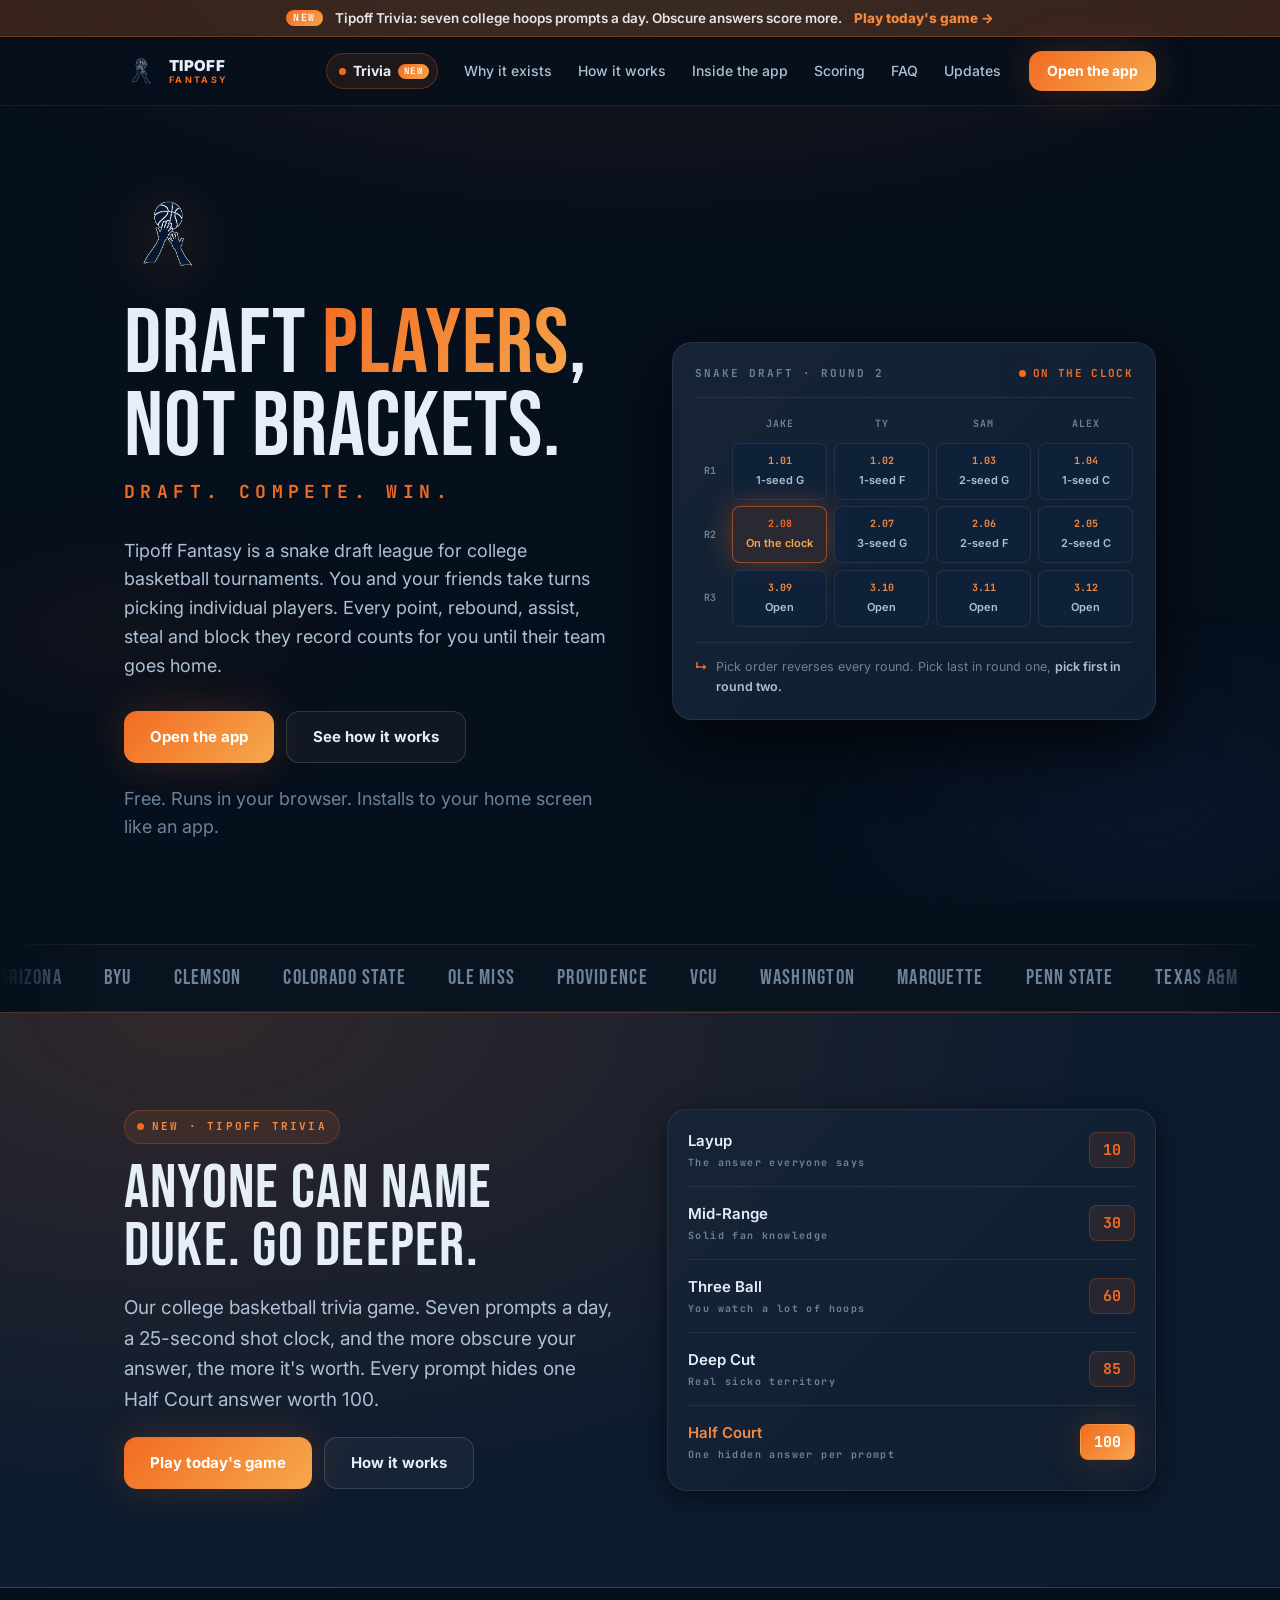
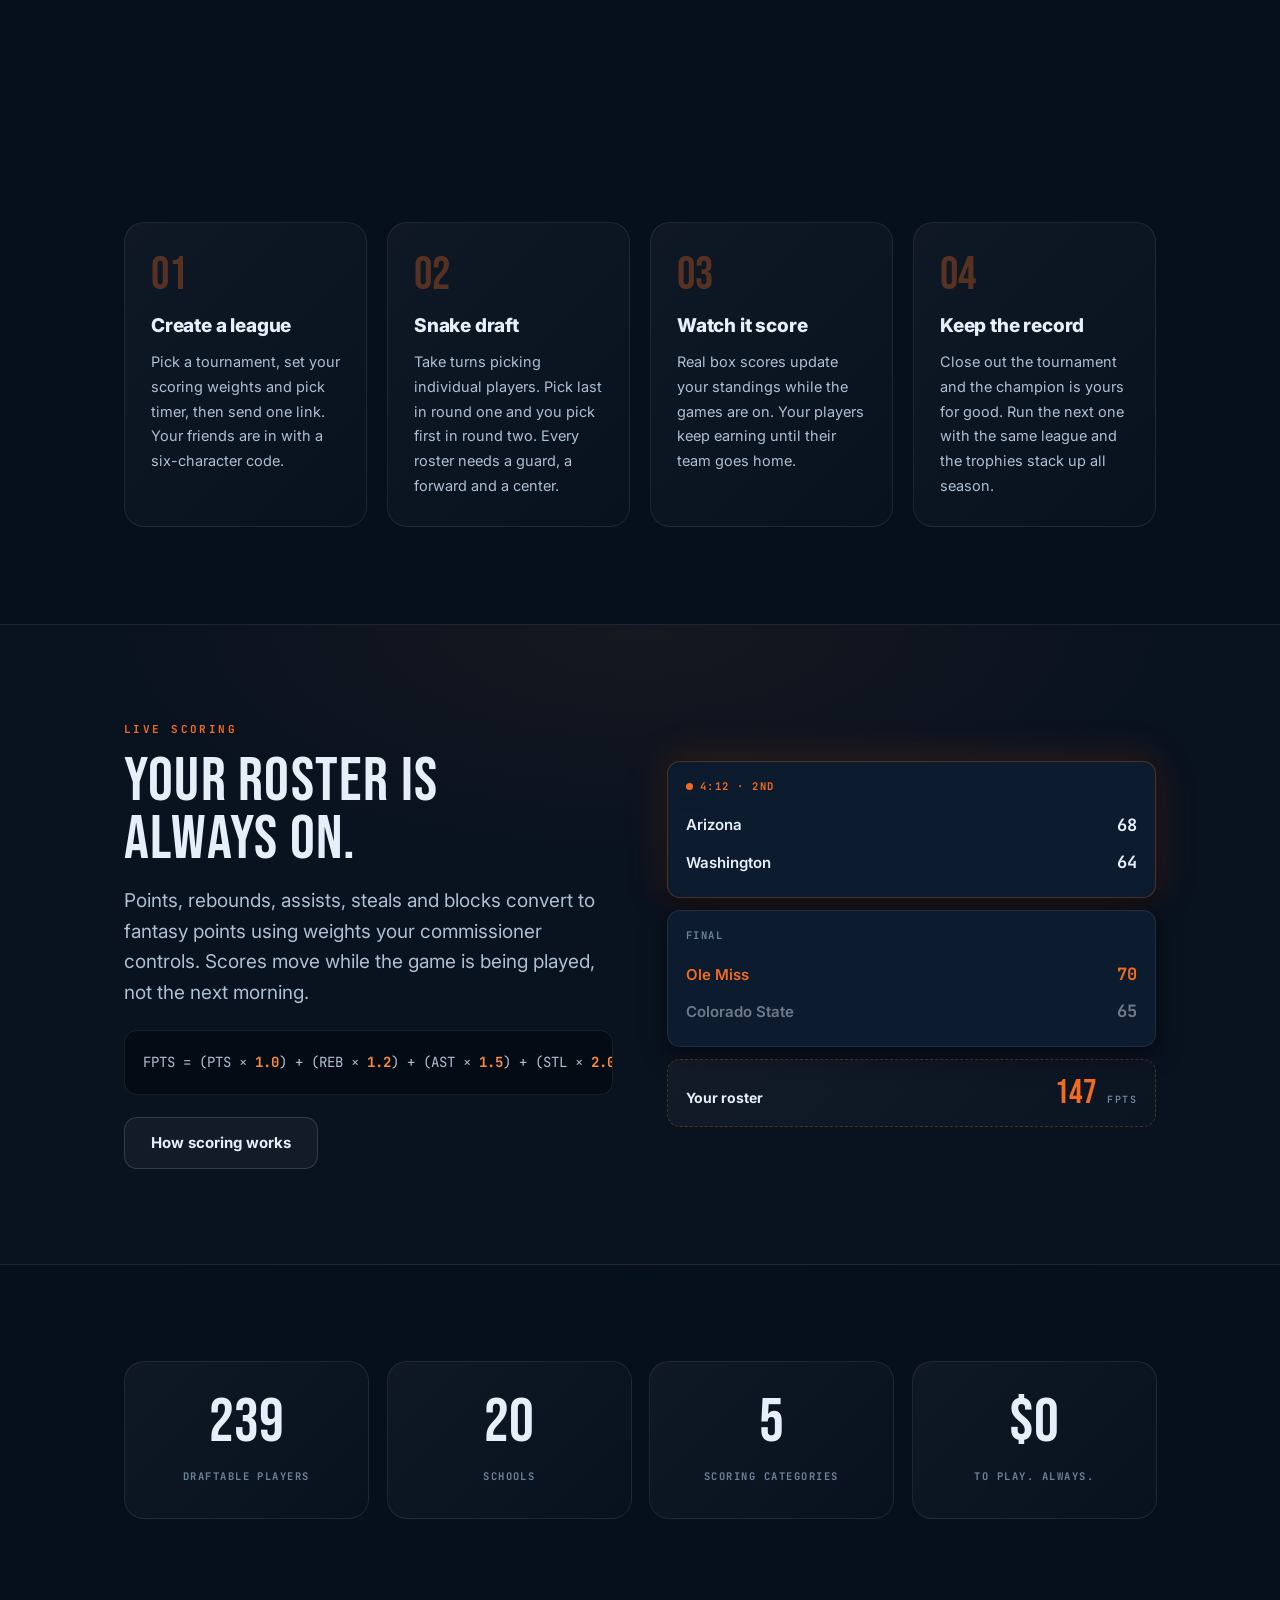
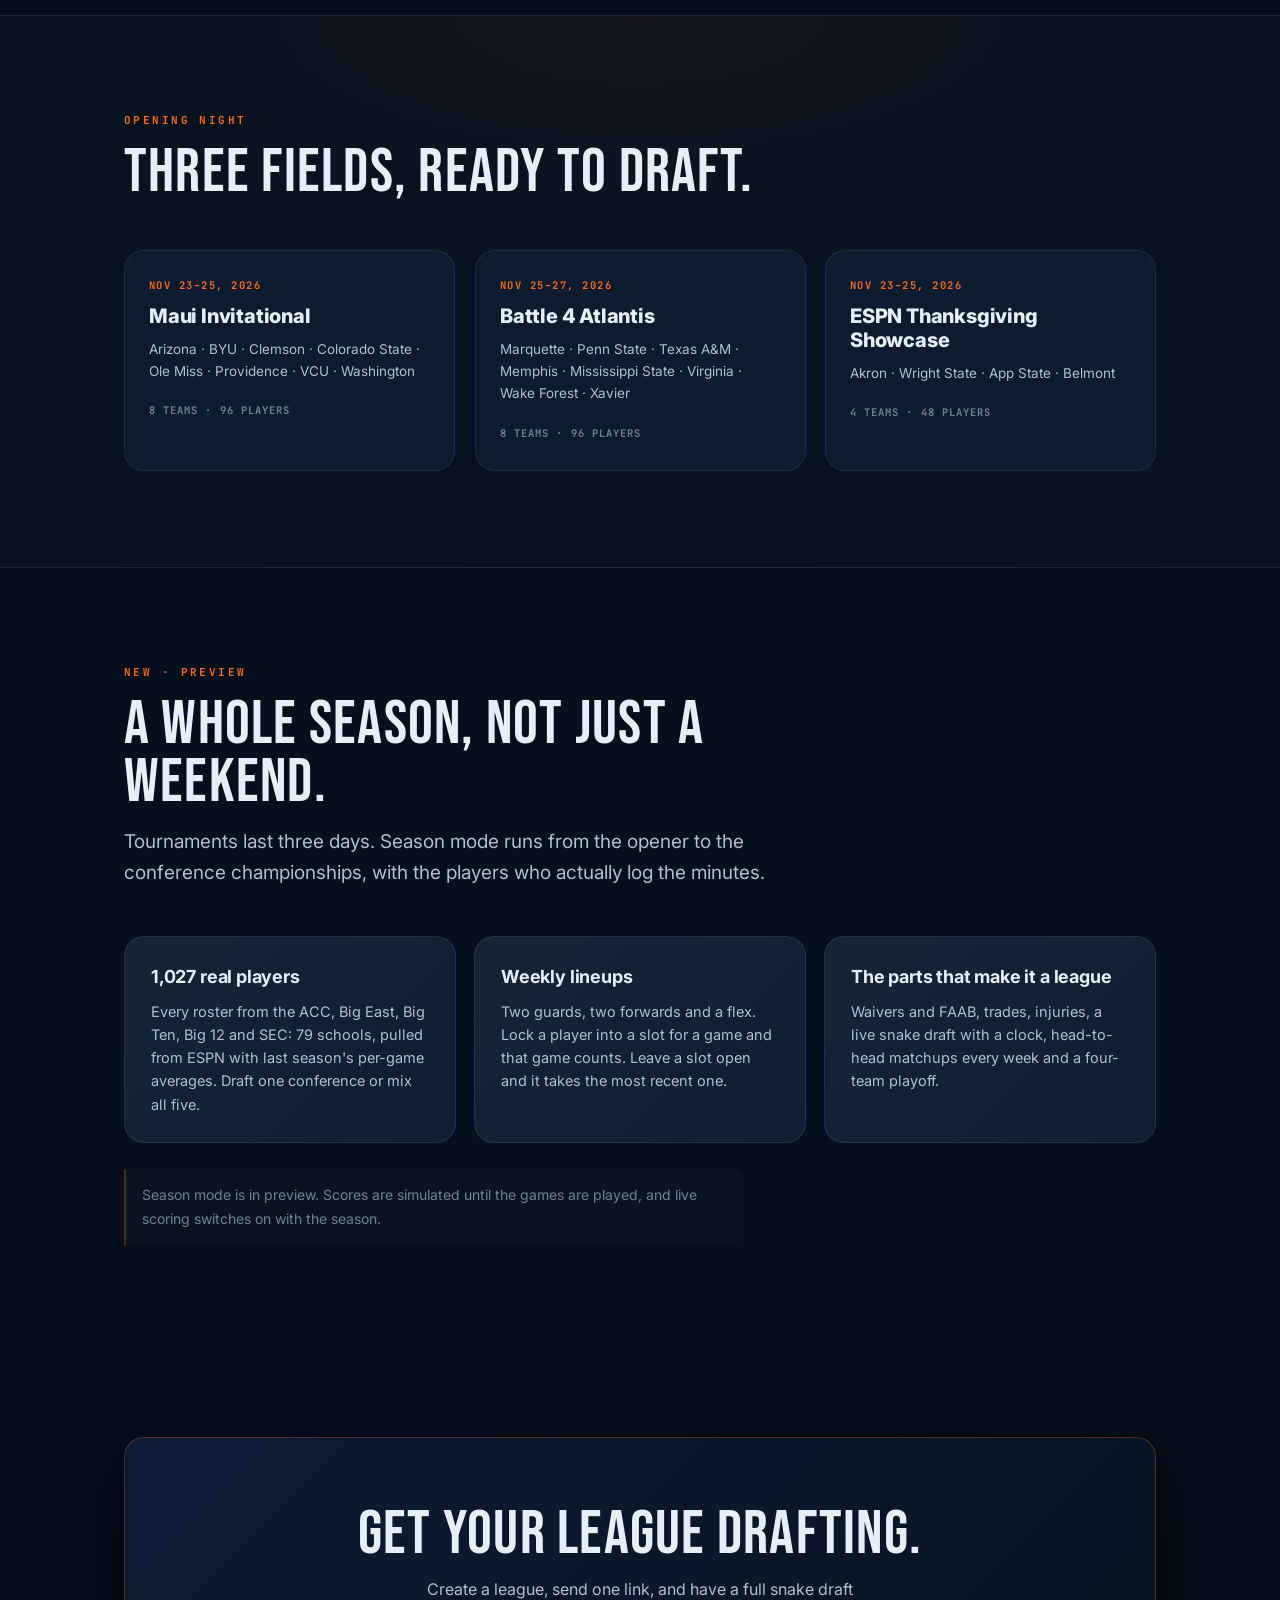
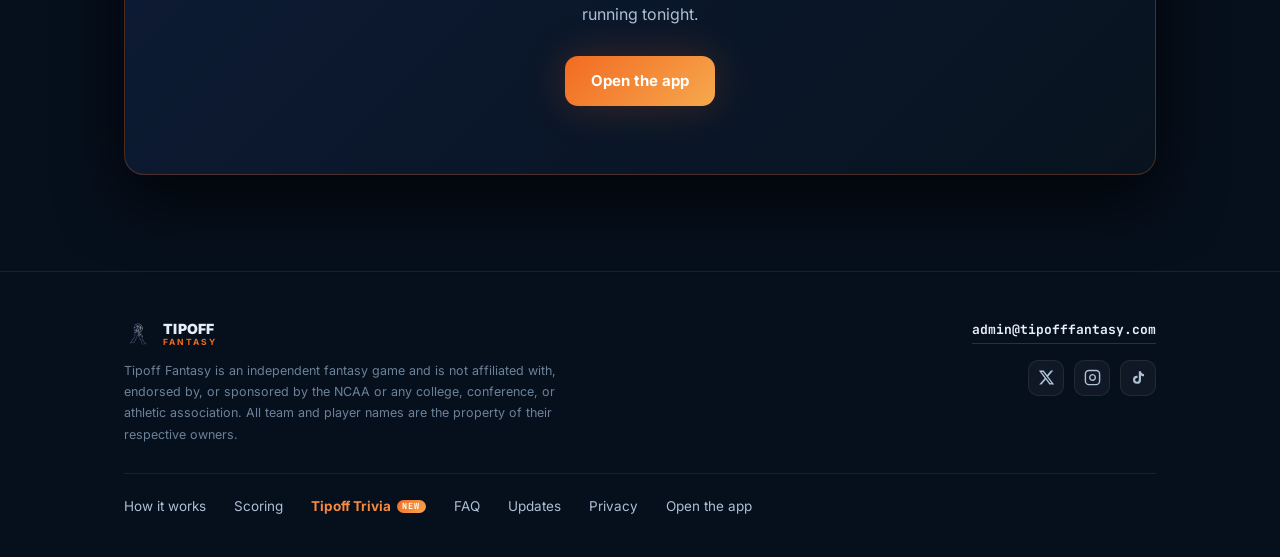
==== commit d16d13d8: "Fix footer spacing and layout; change contact email to admin@" ====
--- a/index.html
+++ b/index.html
@@ -453,7 +453,7 @@
           <a href="privacy.html">Privacy</a>
           <a href="https://app.tipofffantasy.com/">Open the app</a>
         </div>
-        <a class="foot-email" href="mailto:hello@tipofffantasy.com">hello@tipofffantasy.com</a>
+        <a class="foot-email" href="mailto:admin@tipofffantasy.com">admin@tipofffantasy.com</a>
         <div class="foot-socials">
           <a class="foot-social" href="https://x.com/tipofffantasy" target="_blank" rel="noopener noreferrer" aria-label="Tipoff Fantasy on X">
             <svg viewBox="0 0 24 24" fill="currentColor" aria-hidden="true"><path d="M18.244 2.25h3.308l-7.227 8.26 8.502 11.24H16.17l-5.214-6.817L4.99 21.75H1.68l7.73-8.835L1.254 2.25H8.08l4.713 6.231zm-1.161 17.52h1.833L7.084 4.126H5.117z"/></svg>
--- a/styles.css
+++ b/styles.css
@@ -1764,3 +1764,35 @@
   padding: 7px 12px; border: 1px solid var(--border-accent); border-radius: 999px; background: rgba(242,107,33,.10);
 }
 @media (prefers-reduced-motion: reduce) { .nav-trivia-dot { animation: none; } }
+
+
+/* ══════════════════════════════════════════════════════════
+   FOOTER LAYOUT: brand + legal left, email + socials right,
+   links on their own row underneath. Replaces the old
+   flex-wrap layout that broke once the links got wider.
+══════════════════════════════════════════════════════════ */
+footer { margin-top: 0; padding: 48px 0 40px; }
+.foot-inner {
+  display: grid;
+  grid-template-columns: minmax(0, 1fr) auto;
+  grid-template-rows: auto 1fr auto;
+  gap: 16px 48px;
+  align-items: start;
+}
+.foot-inner > div:first-child { grid-column: 1; grid-row: 1 / span 2; }
+.foot-right { display: contents; }
+.foot-email { grid-column: 2; grid-row: 1; justify-self: end; }
+.foot-socials { grid-column: 2; grid-row: 2; justify-self: end; }
+.foot-links {
+  grid-column: 1 / -1; grid-row: 3;
+  margin-top: 12px; padding-top: 22px;
+  border-top: 1px solid var(--border);
+  gap: 12px 28px;
+}
+.foot-legal { margin-top: 14px; }
+@media (max-width: 700px) {
+  .foot-inner { grid-template-columns: 1fr; gap: 20px; }
+  .foot-inner > div:first-child,
+  .foot-email, .foot-socials, .foot-links { grid-column: 1; grid-row: auto; justify-self: start; }
+  .foot-links { margin-top: 4px; }
+}
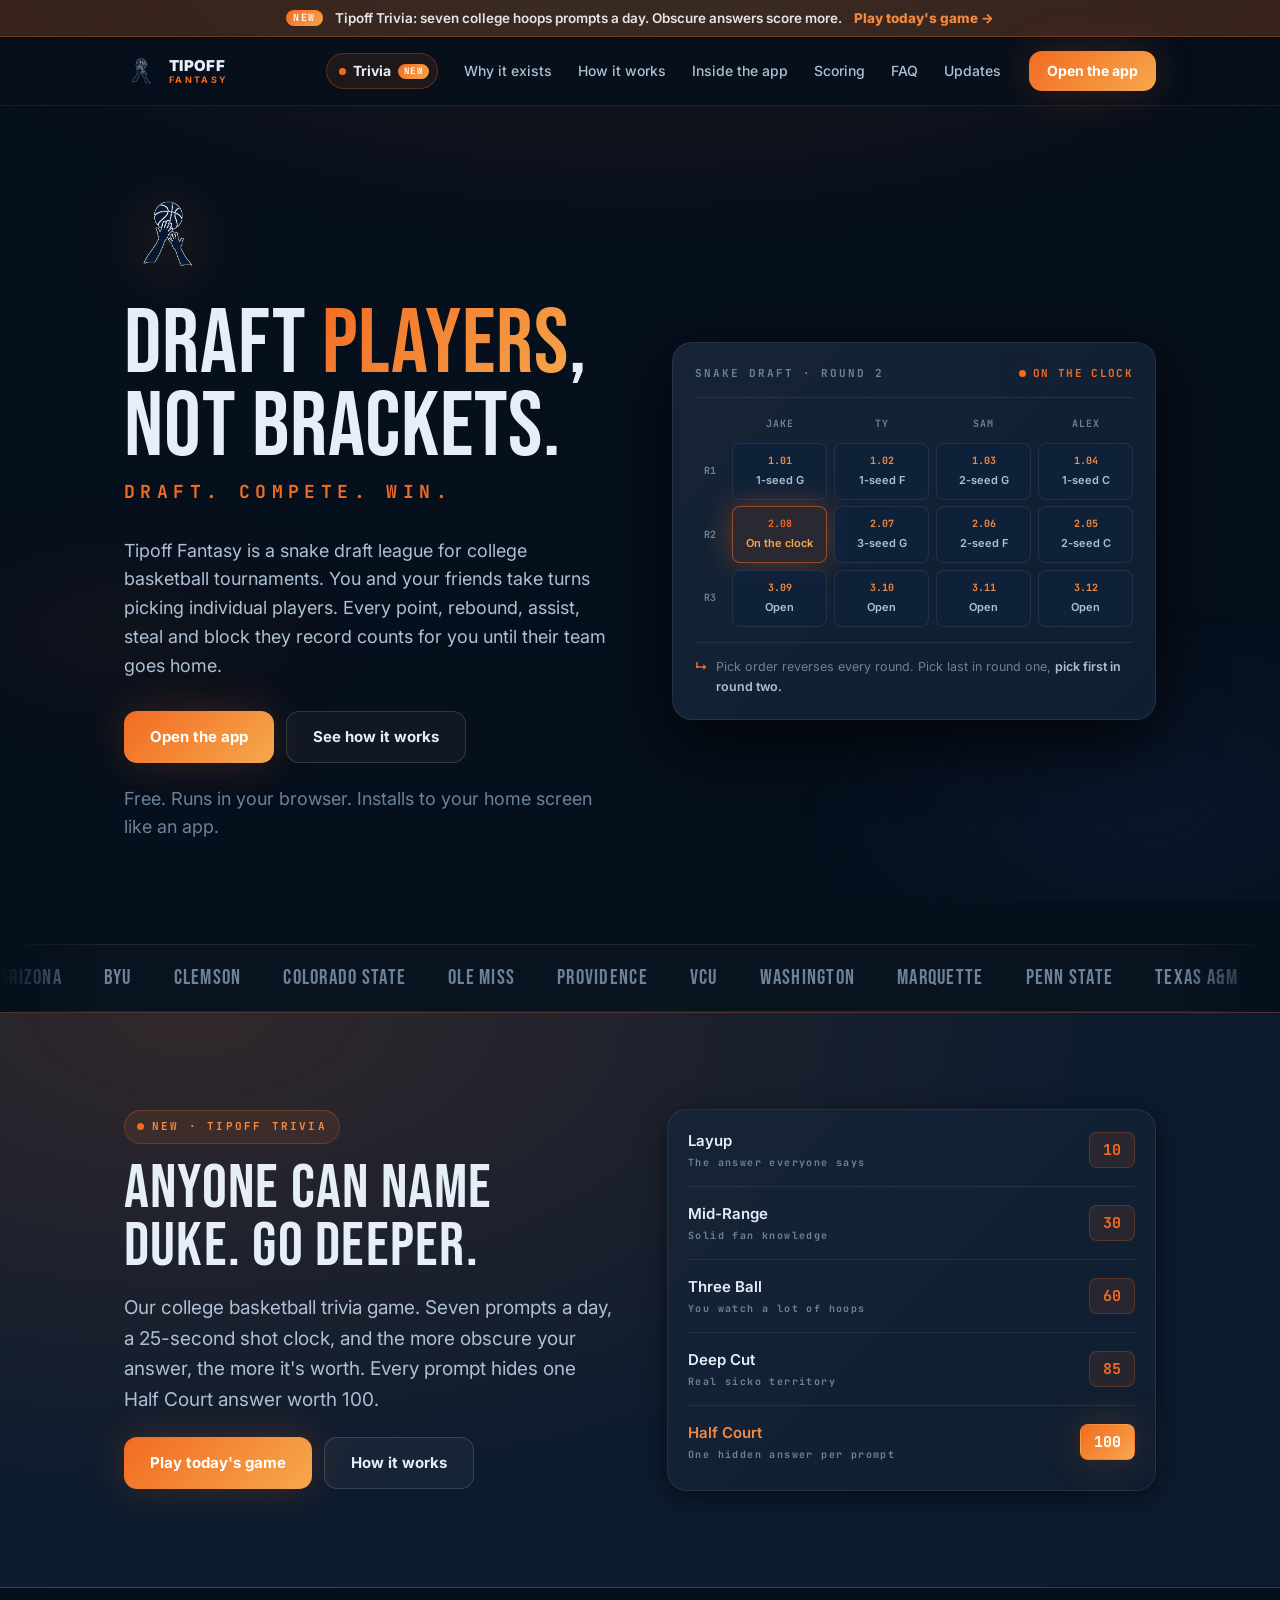
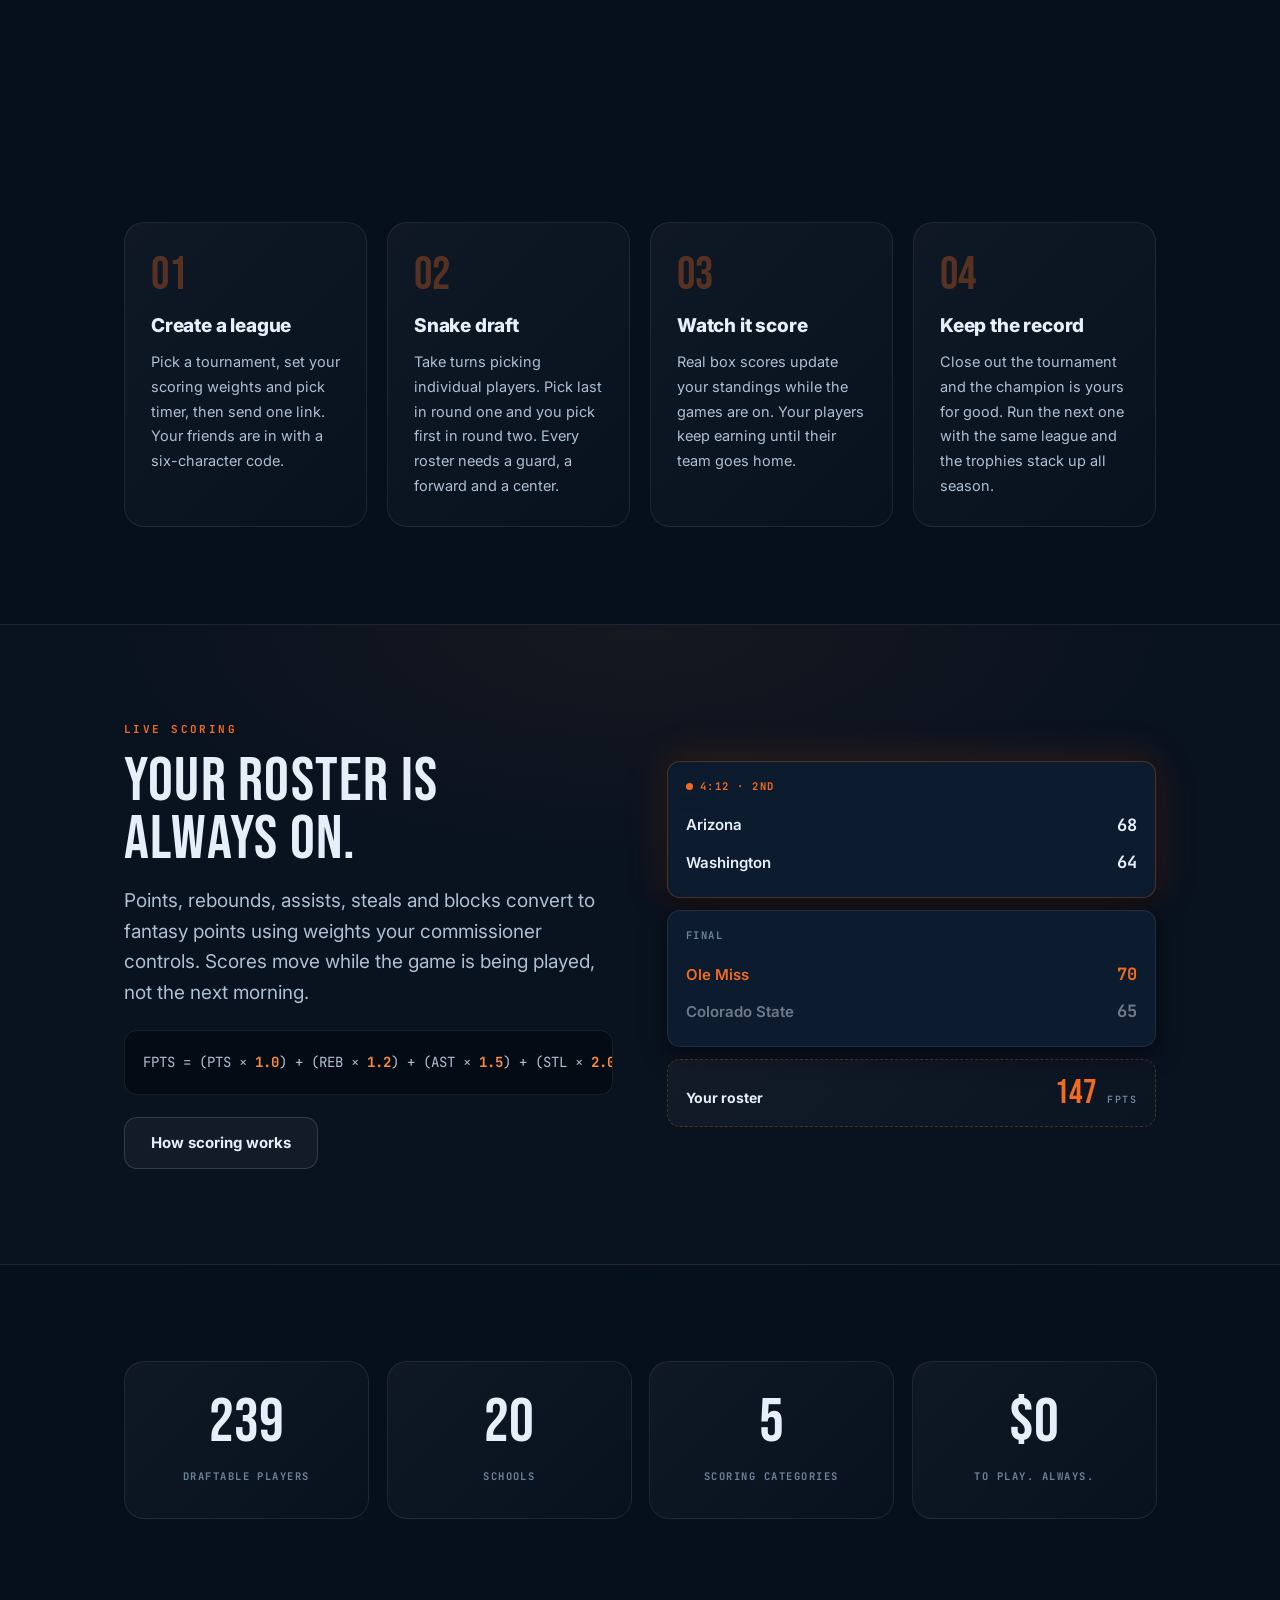
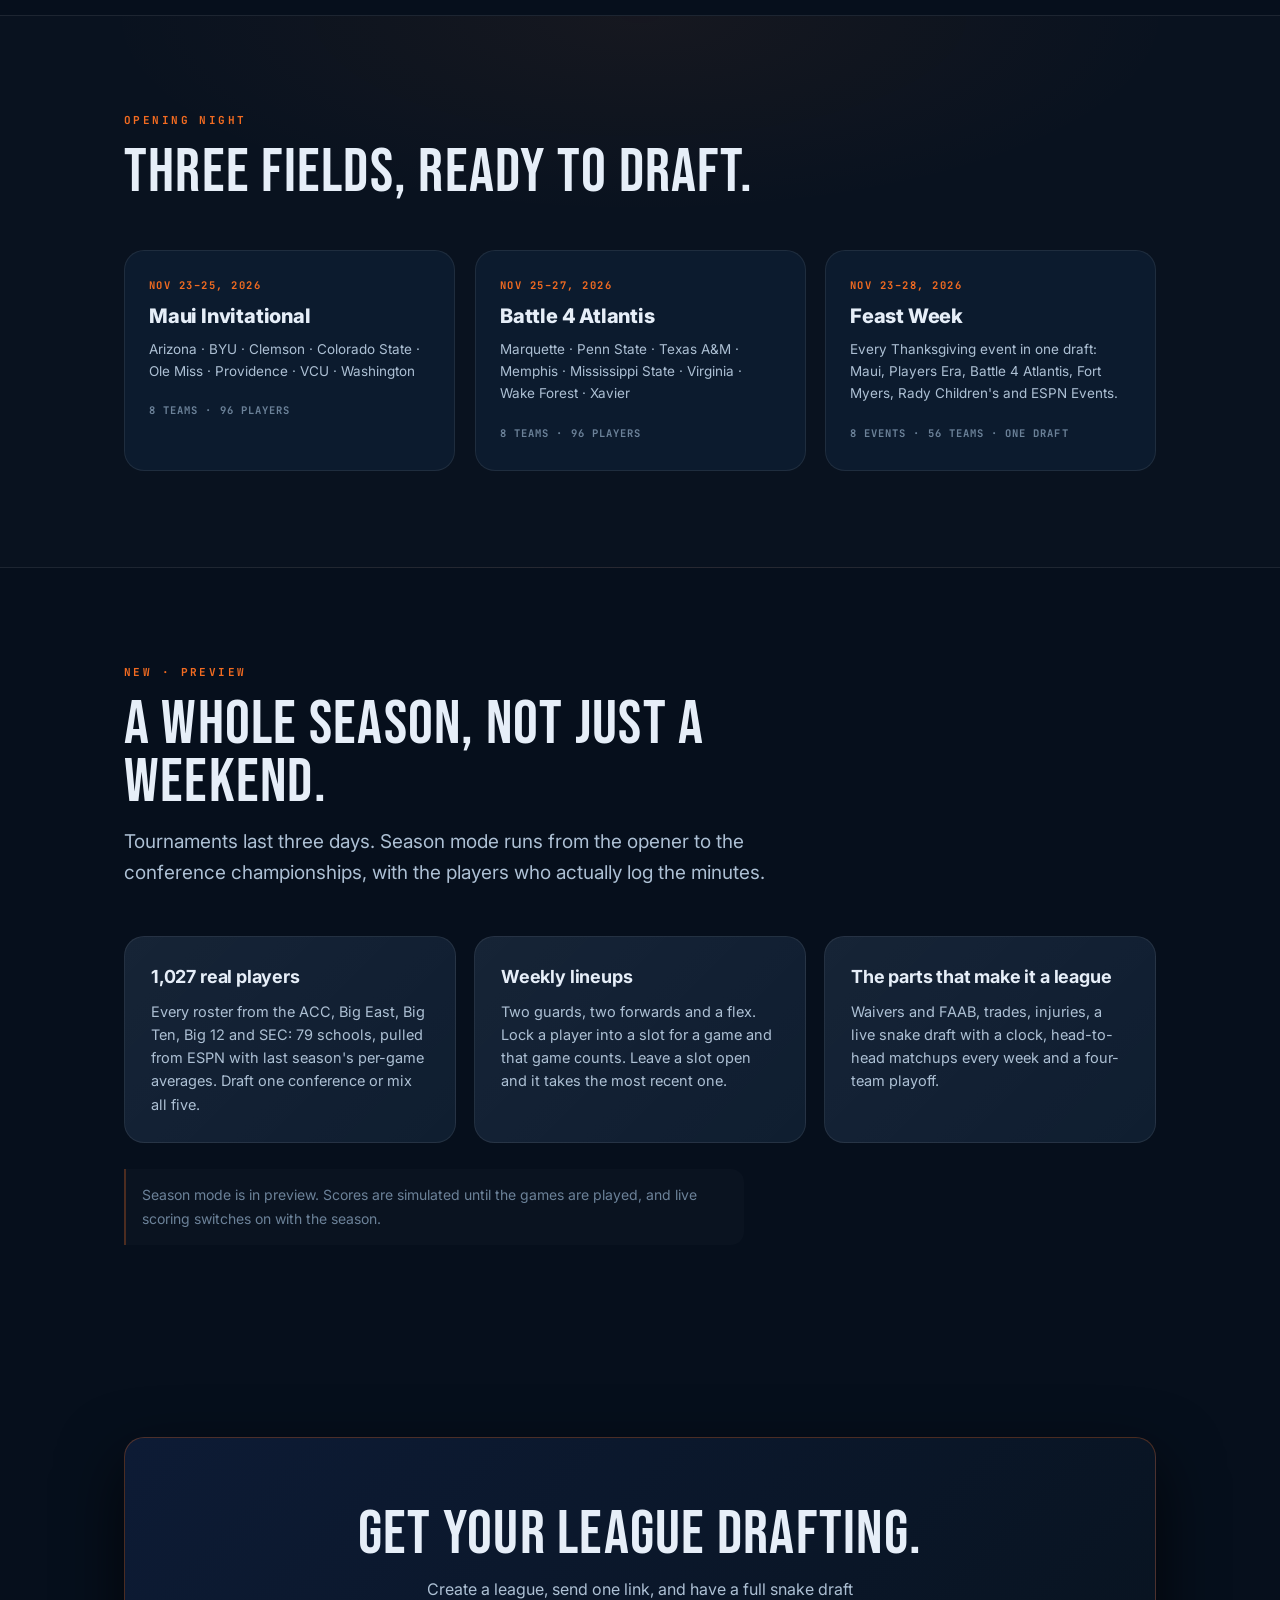
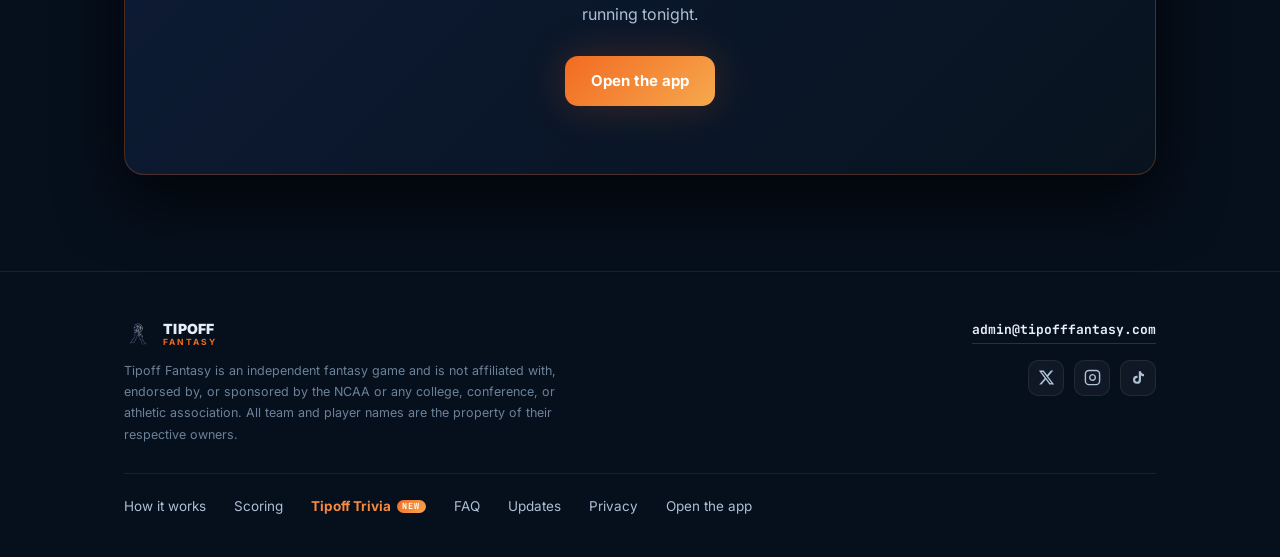
==== commit 2a23341e: "Updates: mid-November Trivia and Fantasy entries; Feast Week card; correct Unlimited and Daily mix c" ====
--- a/index.html
+++ b/index.html
@@ -368,10 +368,10 @@
             <span class="tourney-meta">8 teams · 96 players</span>
           </article>
           <article class="tourney reveal" data-reveal-delay="220">
-            <span class="tourney-date">Nov 23–25, 2026</span>
-            <h3>ESPN Thanksgiving Showcase</h3>
-            <p>Akron · Wright State · App State · Belmont</p>
-            <span class="tourney-meta">4 teams · 48 players</span>
+            <span class="tourney-date">Nov 23–28, 2026</span>
+            <h3>Feast Week</h3>
+            <p>Every Thanksgiving event in one draft: Maui, Players Era, Battle 4 Atlantis, Fort Myers, Rady Children's and ESPN Events.</p>
+            <span class="tourney-meta">8 events · 56 teams · one draft</span>
           </article>
         </div>
       </div>
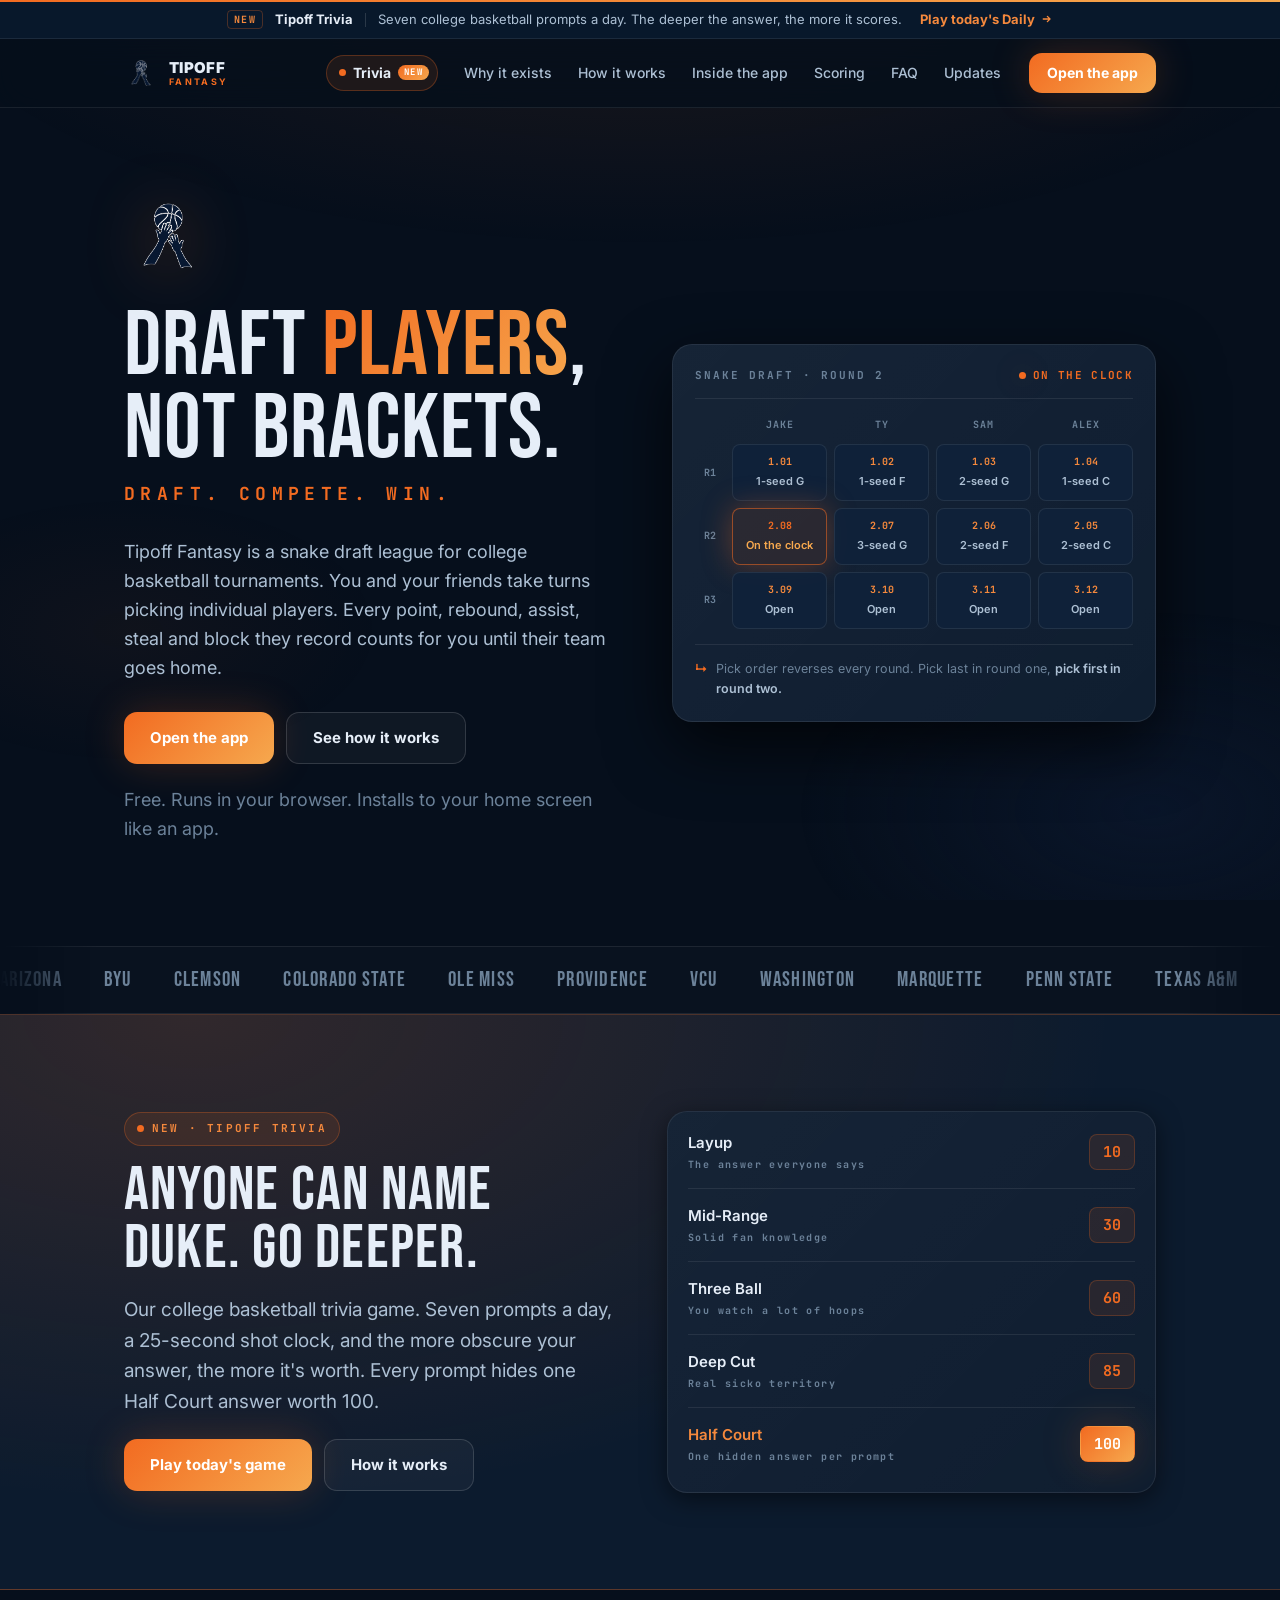
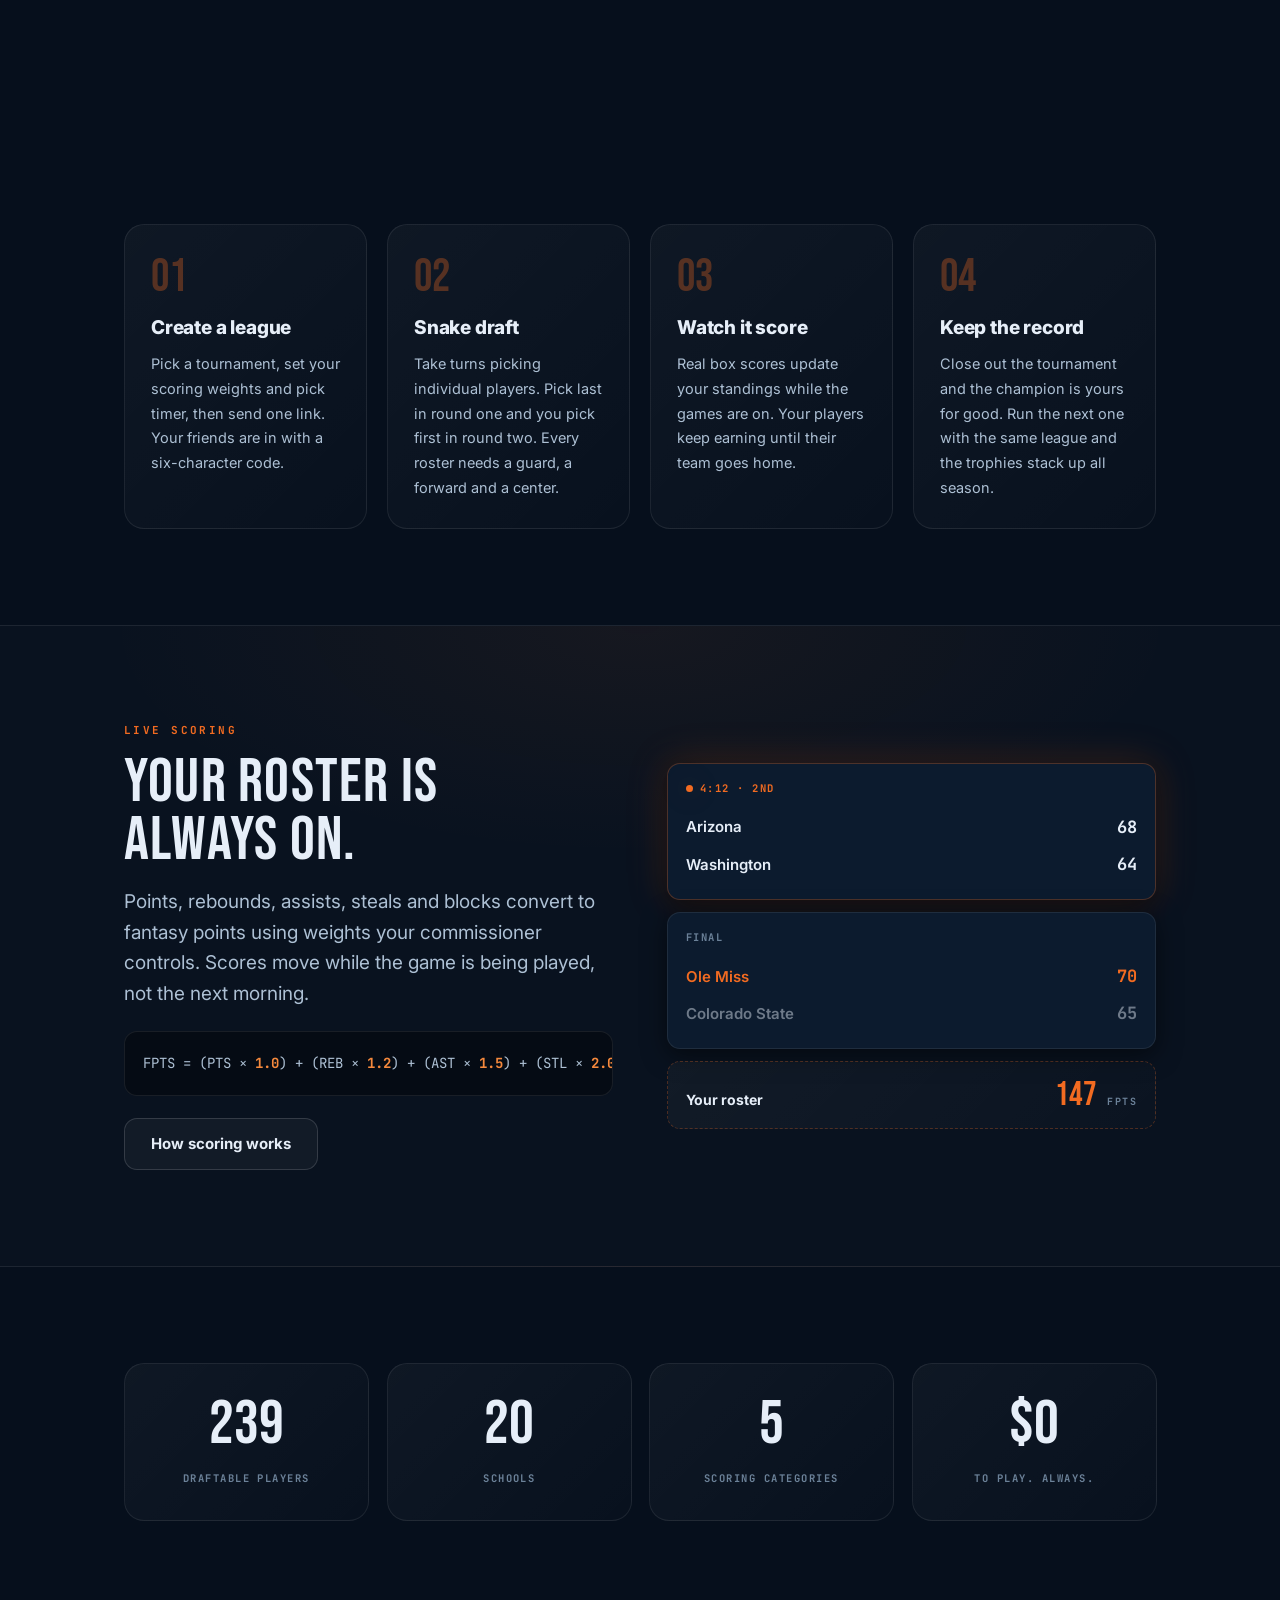
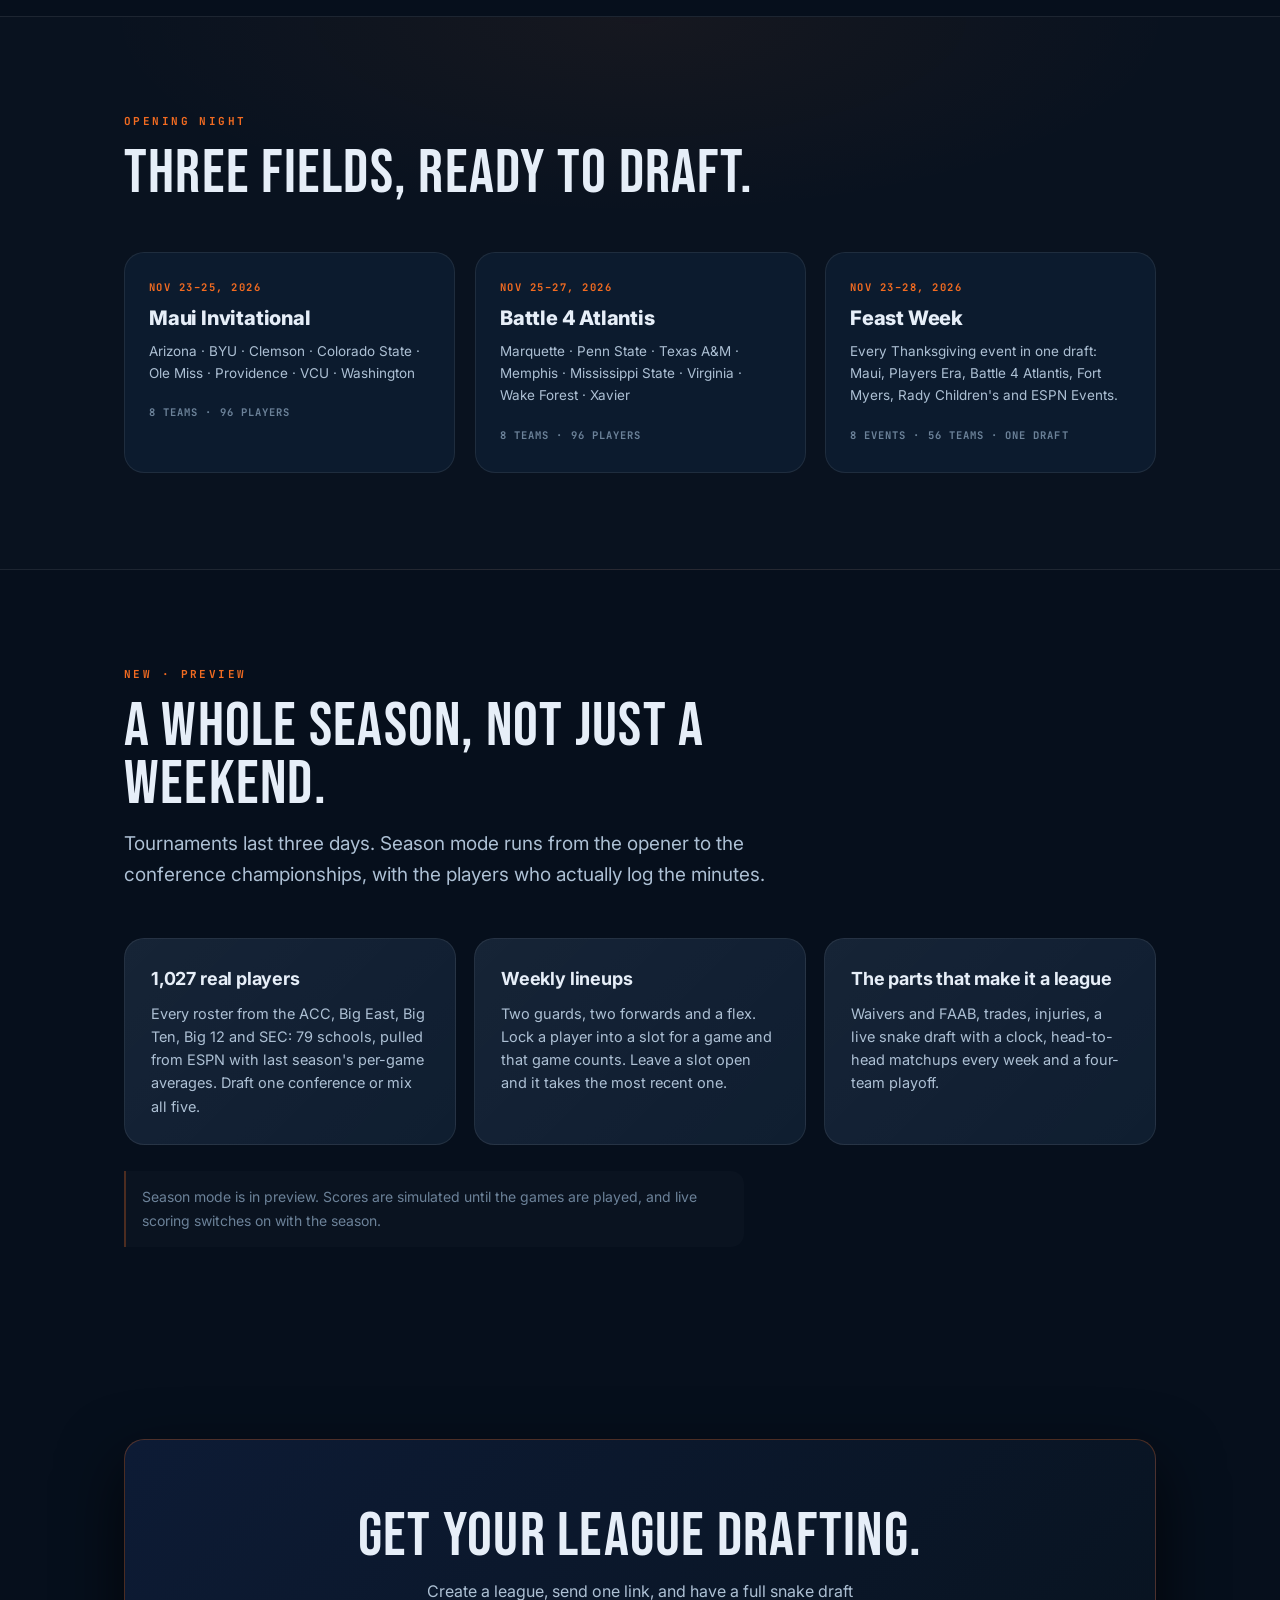
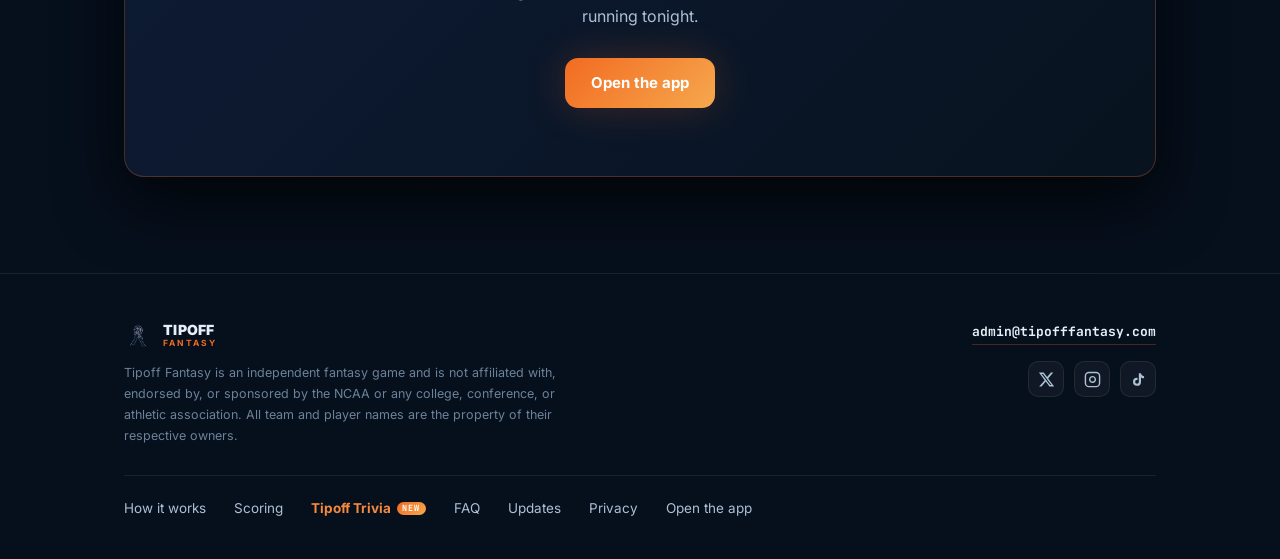
==== commit 3fd0ed05: "Strip internal data details from Updates; restyle Trivia announcement bar" ====
--- a/index.html
+++ b/index.html
@@ -89,11 +89,14 @@
 
   <a class="skip" href="#main">Skip to content</a>
 
-  <a class="trv-bar" href="https://trivia.tipofffantasy.com/">
-    <span class="trv-bar-tag">New</span>
-    <span class="trv-bar-long">Tipoff Trivia: seven college hoops prompts a day. Obscure answers score more.</span>
-    <span class="trv-bar-short">Tipoff Trivia is live.</span>
-    <span class="trv-bar-cta">Play today's game &rarr;</span>
+  <a class="trv-bar" href="https://trivia.tipofffantasy.com/" aria-label="Tipoff Trivia: play today's Daily">
+    <span class="trv-bar-inner">
+      <span class="trv-bar-tag">New</span>
+      <span class="trv-bar-name">Tipoff Trivia</span>
+      <span class="trv-bar-sep" aria-hidden="true"></span>
+      <span class="trv-bar-long">Seven college basketball prompts a day. The deeper the answer, the more it scores.</span>
+      <span class="trv-bar-cta">Play today's Daily<svg viewBox="0 0 16 16" width="12" height="12" aria-hidden="true"><path d="M3 8h9M8.5 4.5 12 8l-3.5 3.5" fill="none" stroke="currentColor" stroke-width="1.8" stroke-linecap="round" stroke-linejoin="round"/></svg></span>
+    </span>
   </a>
 
   <nav class="nav">
--- a/styles.css
+++ b/styles.css
@@ -1699,26 +1699,56 @@
    TRIVIA PROMINENCE: announcement bar, nav pill, badges
 ══════════════════════════════════════════════════════════ */
 .trv-bar {
+  display: block;
+  position: relative;
+  z-index: 51;
+  background: #08182b;
+  border-bottom: 1px solid var(--border);
+  color: var(--text-2);
+  font-size: 13px;
+  line-height: 1.3;
+  text-decoration: none;
+  transition: background .2s ease;
+}
+.trv-bar::before {           /* hairline accent along the top edge */
+  content: ''; position: absolute; left: 0; right: 0; top: 0; height: 2px;
+  background: var(--grad-primary);
+}
+.trv-bar:hover { background: #0b1f36; text-decoration: none; }
+.trv-bar-inner {
+  max-width: var(--maxw); margin: 0 auto;
   display: flex; align-items: center; justify-content: center; gap: 12px;
-  padding: 9px 16px;
-  background: linear-gradient(90deg, rgba(242,107,33,.20), rgba(246,168,78,.14) 50%, rgba(242,107,33,.20));
-  border-bottom: 1px solid var(--border-accent);
-  color: var(--text); font-size: 13.5px; font-weight: 600; text-decoration: none;
-  text-align: center; line-height: 1.35;
-}
-.trv-bar:hover { text-decoration: none; background: linear-gradient(90deg, rgba(242,107,33,.30), rgba(246,168,78,.22) 50%, rgba(242,107,33,.30)); }
-.trv-bar-tag, .nav-trivia-new {
+  padding: 10px 24px 9px;
+}
+.trv-bar-tag {
   font-family: 'JetBrains Mono', monospace; font-size: 10px; font-weight: 700;
+  letter-spacing: .16em; text-transform: uppercase; line-height: 1;
+  color: var(--orange-light);
+  border: 1px solid var(--border-accent); border-radius: 4px;
+  padding: 4px 6px 3px; flex-shrink: 0;
+}
+.trv-bar-name { color: var(--text); font-weight: 700; white-space: nowrap; }
+.trv-bar-sep { width: 1px; height: 14px; background: var(--border-2); flex-shrink: 0; }
+.trv-bar-long { white-space: nowrap; overflow: hidden; text-overflow: ellipsis; min-width: 0; }
+.trv-bar-cta {
+  display: inline-flex; align-items: center; gap: 6px; margin-left: 6px;
+  color: var(--orange-light); font-weight: 700; white-space: nowrap;
+}
+.trv-bar-cta svg { transition: transform .2s ease; }
+.trv-bar:hover .trv-bar-cta { color: #fff; }
+.trv-bar:hover .trv-bar-cta svg { transform: translateX(3px); }
+.nav-trivia-new {
+  font-family: 'JetBrains Mono', monospace; font-weight: 700;
   letter-spacing: .14em; text-transform: uppercase;
   background: var(--grad-primary); color: #fff;
-  padding: 3px 7px; border-radius: 999px; line-height: 1; flex-shrink: 0;
-}
-.trv-bar-cta { color: var(--orange-light); font-weight: 800; white-space: nowrap; }
-.trv-bar:hover .trv-bar-cta { color: #fff; }
-.trv-bar-short { display: none; }
-@media (max-width: 760px) {
-  .trv-bar-long { display: none; }
-  .trv-bar-short { display: inline; }
+  font-size: 10px; padding: 3px 7px;
+  border-radius: 999px; line-height: 1; flex-shrink: 0;
+}
+@media (max-width: 860px) {
+  .trv-bar-long, .trv-bar-sep { display: none; }
+}
+@media (max-width: 380px) {
+  .trv-bar-tag { display: none; }
 }
 /* Mobile menu is pinned 68px from the top; drop the bar while it is open */
 body.menu-open .trv-bar { display: none; }
